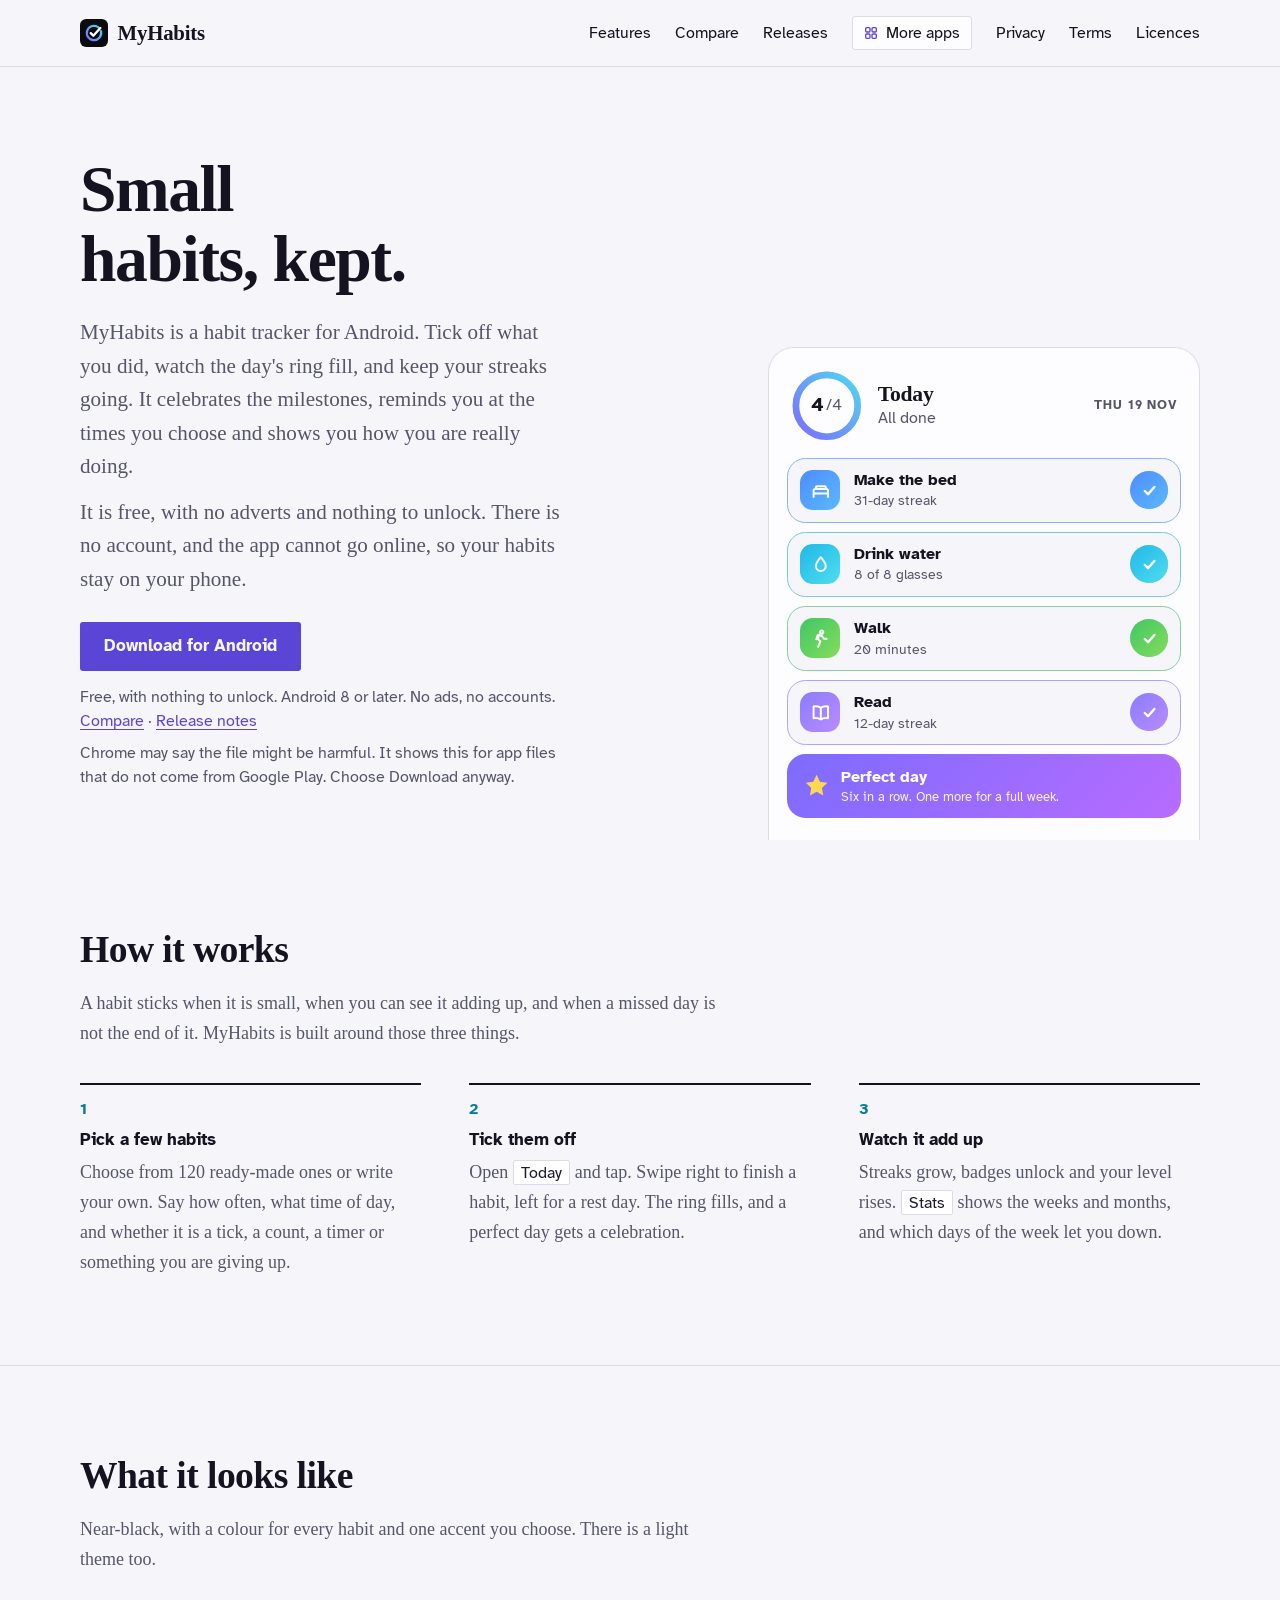
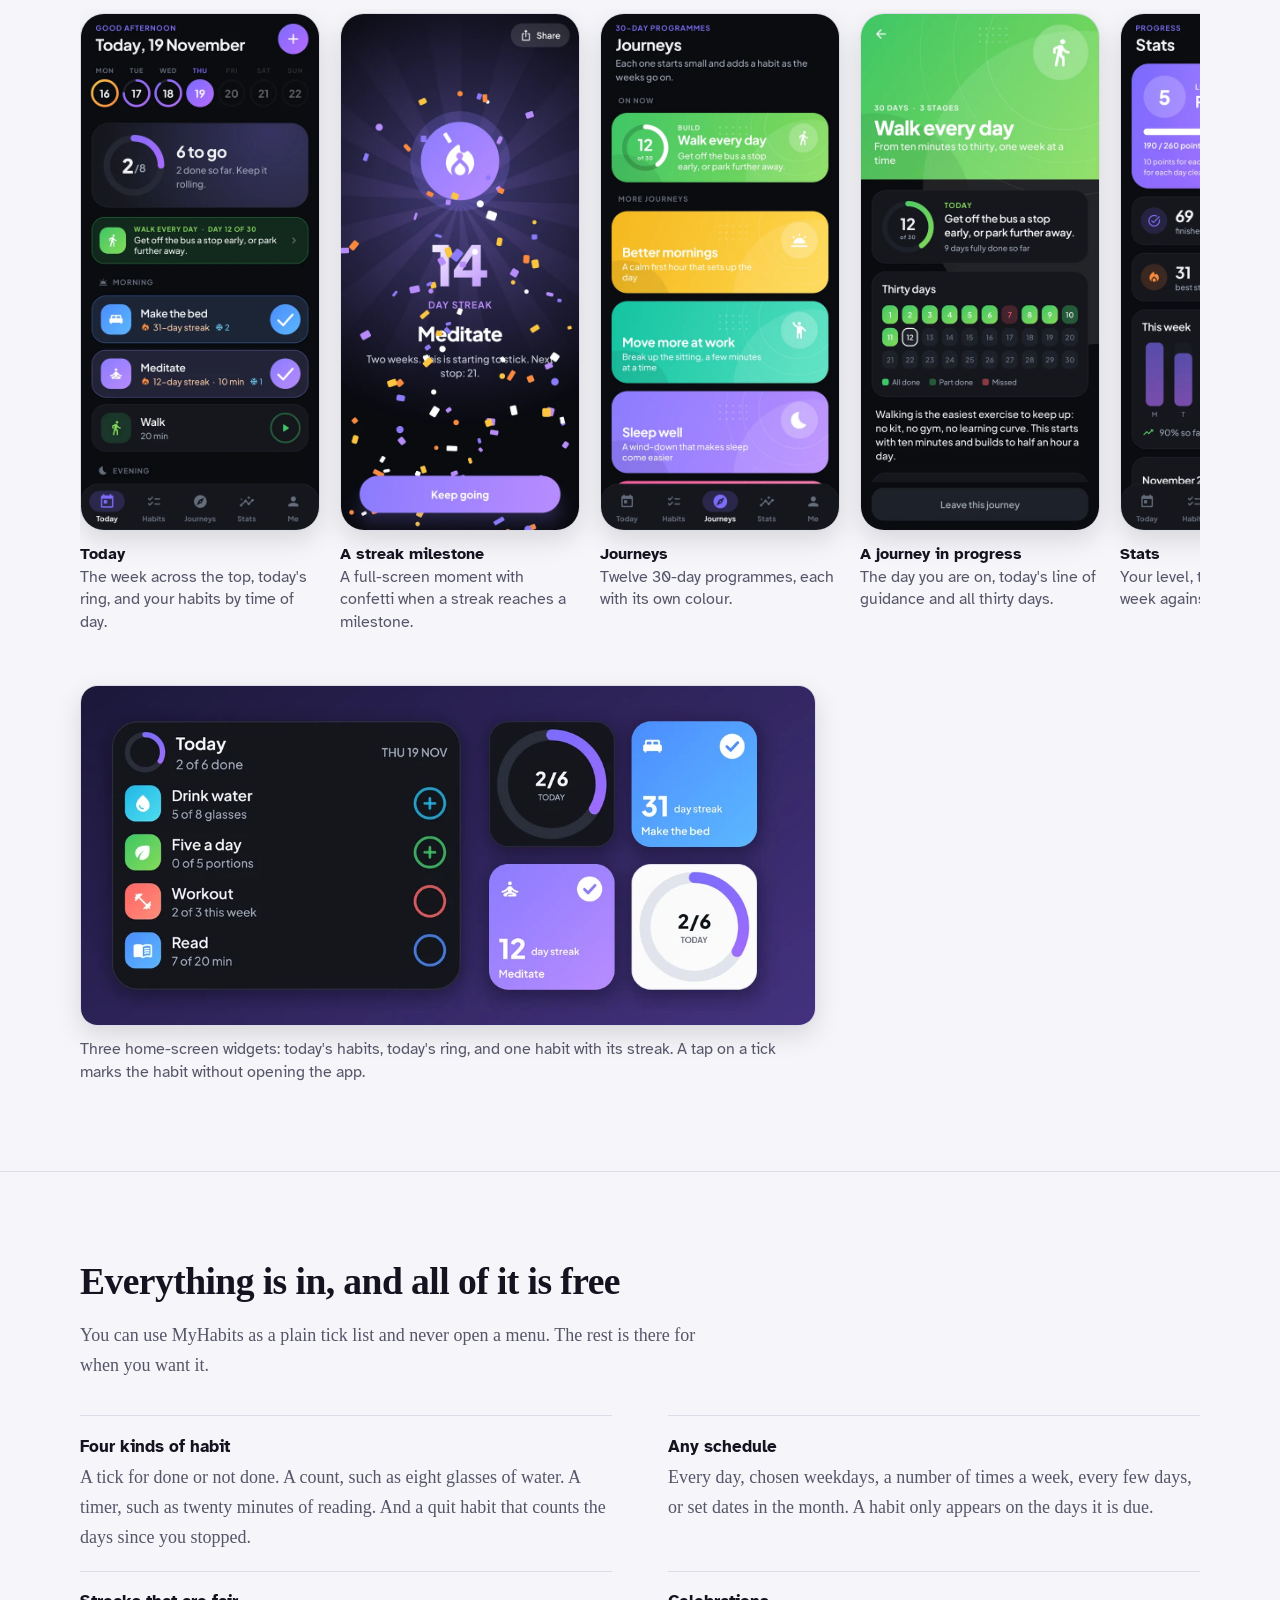
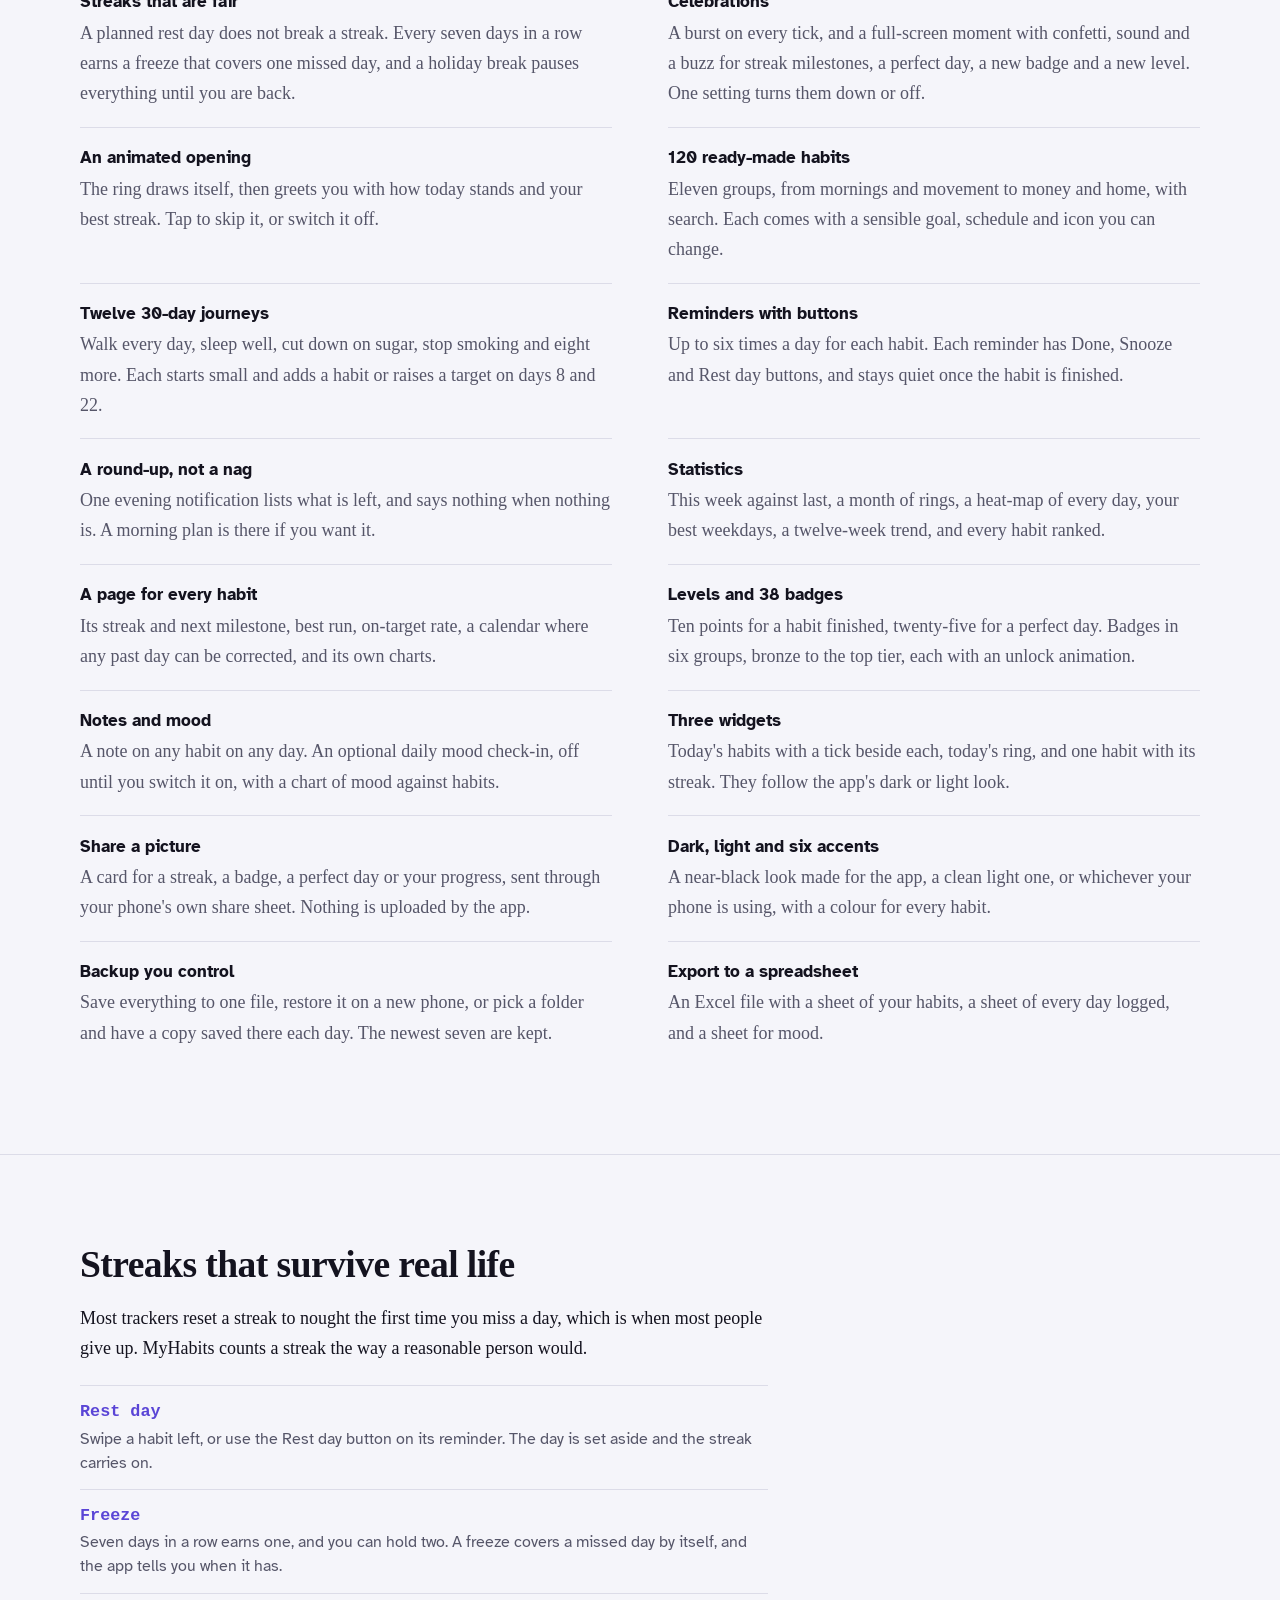
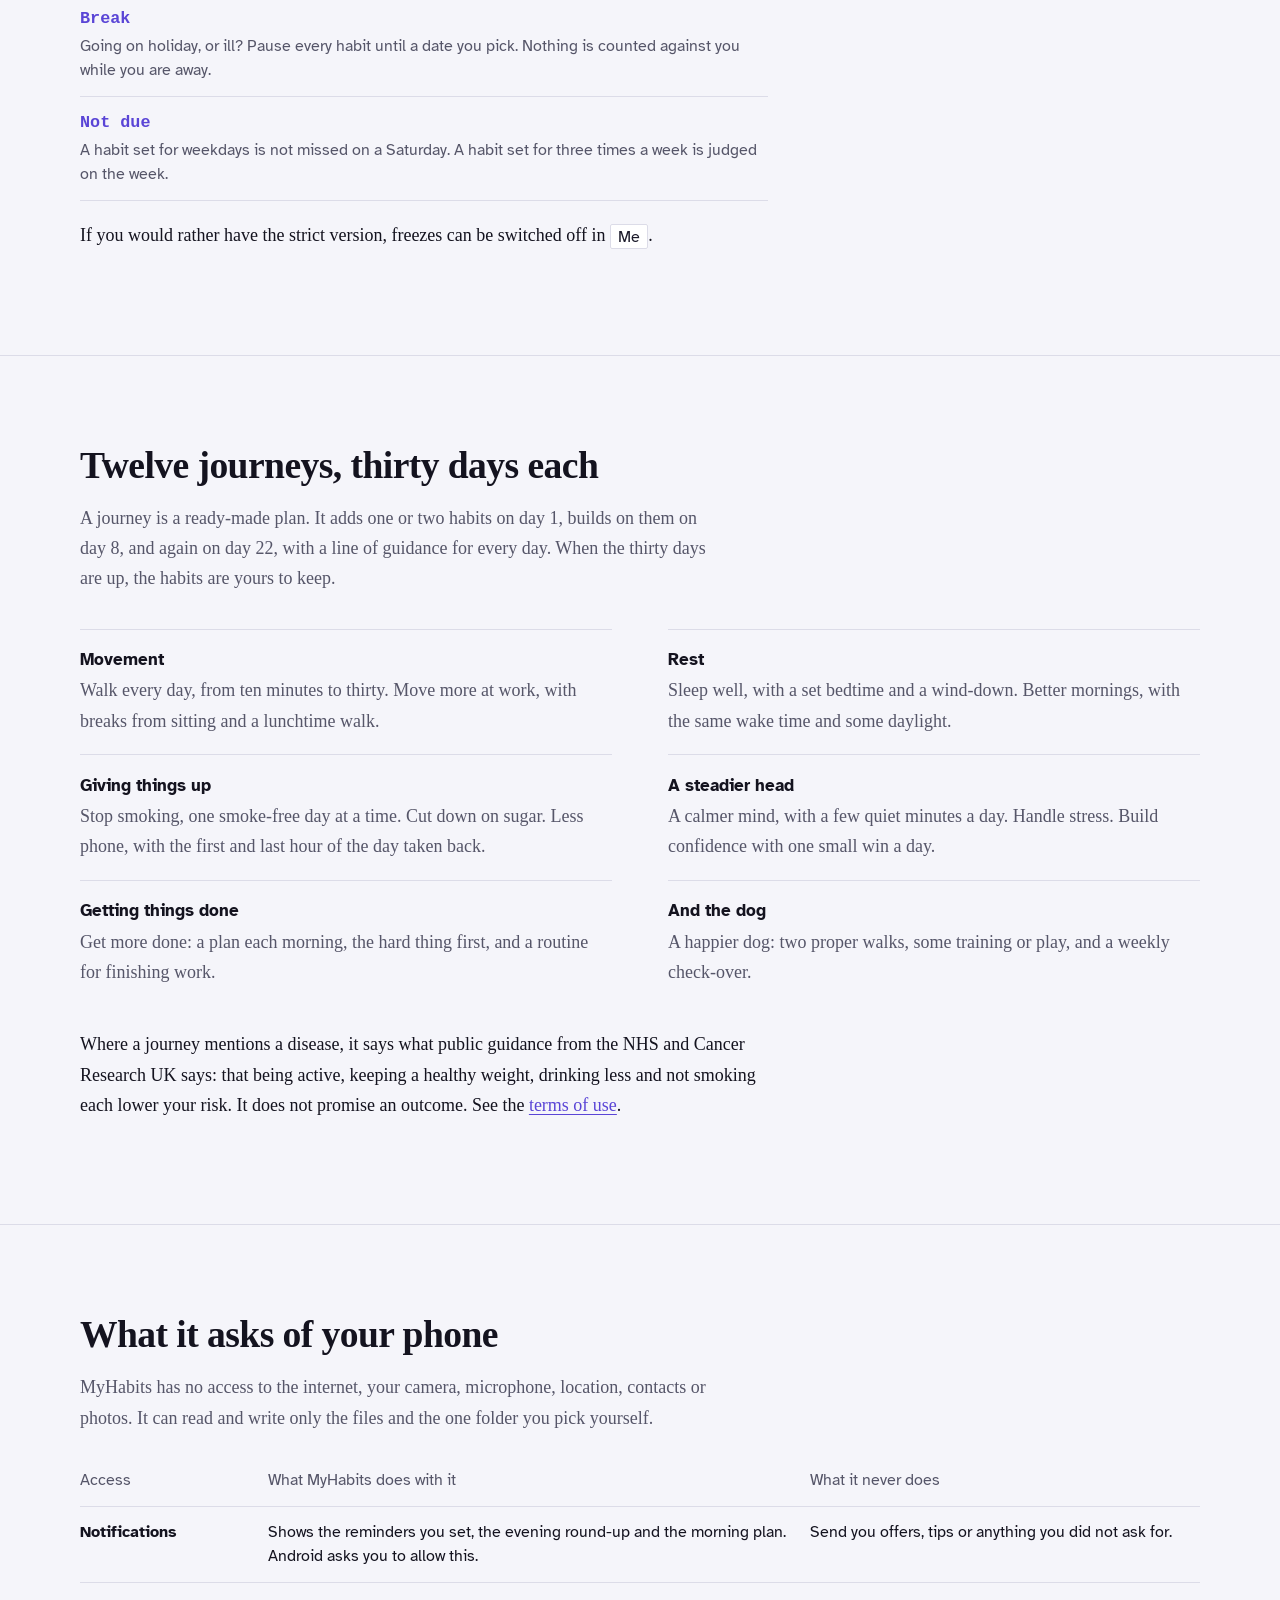
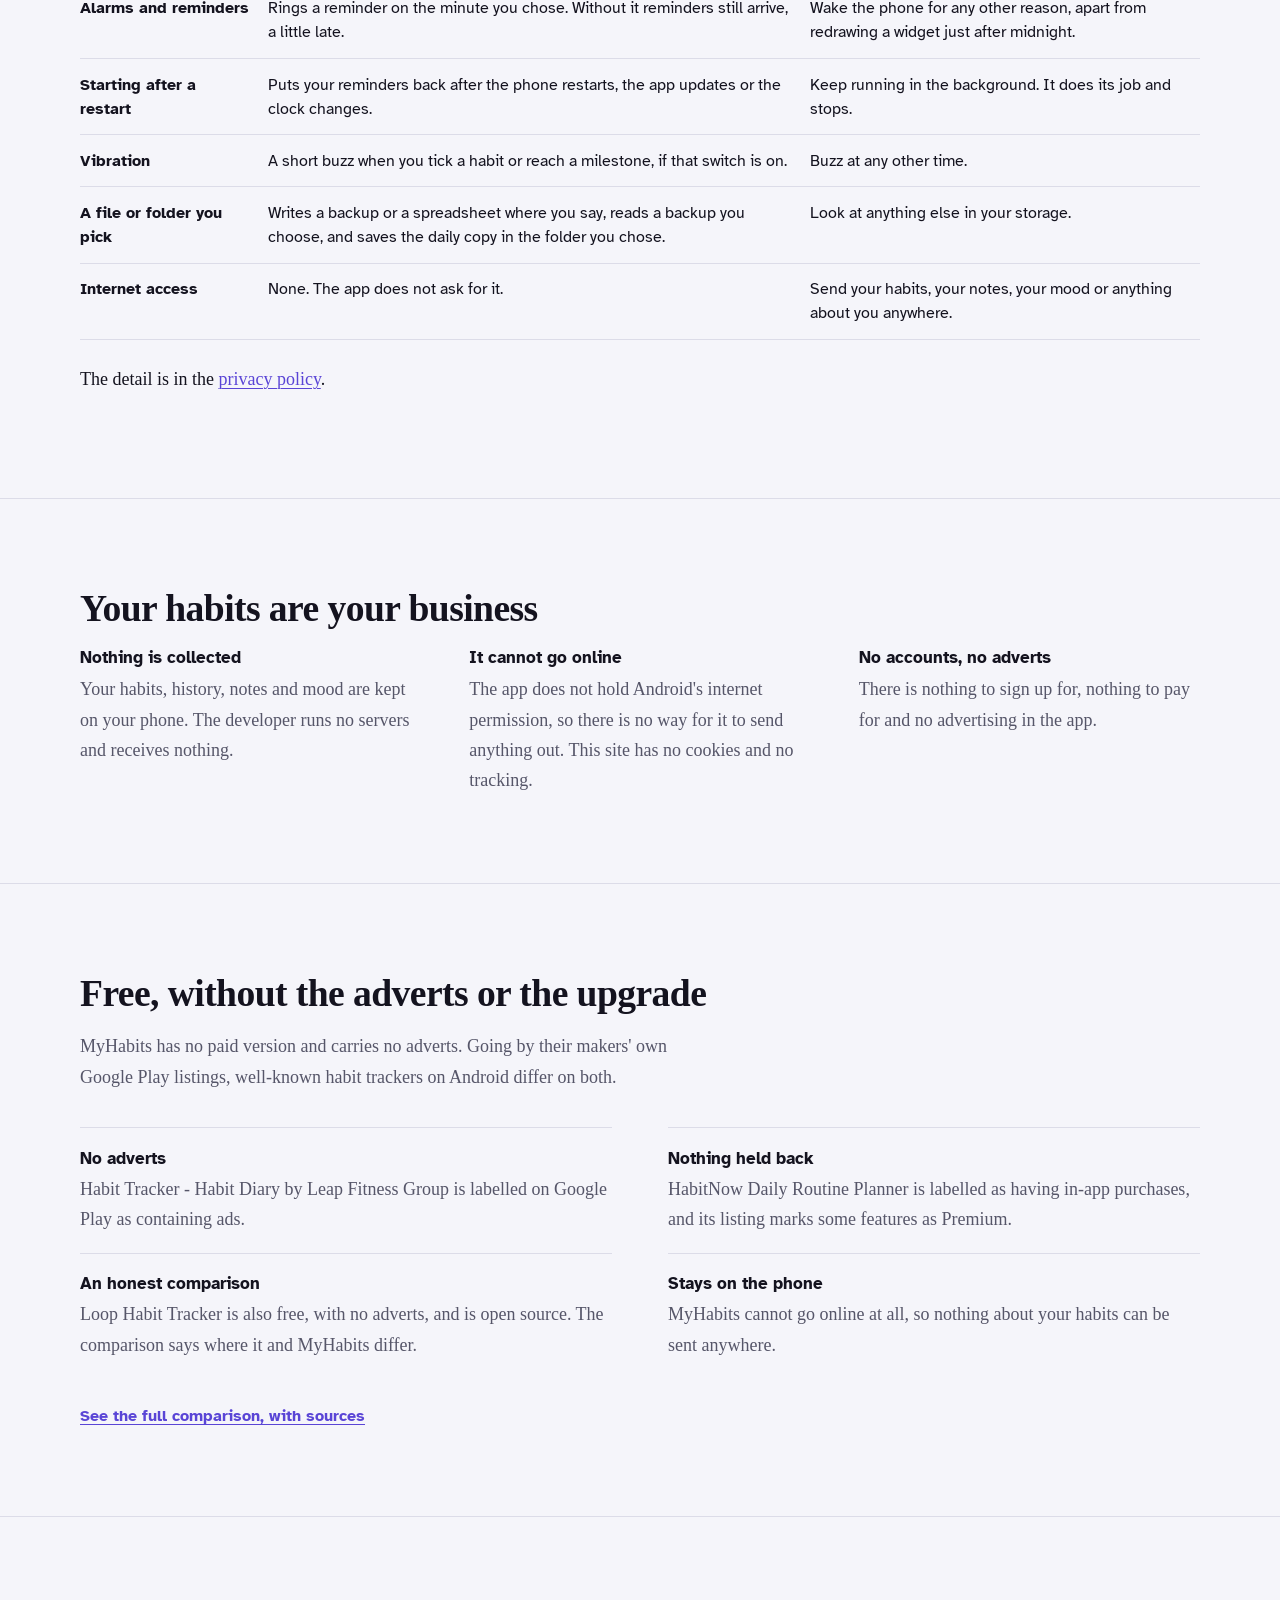
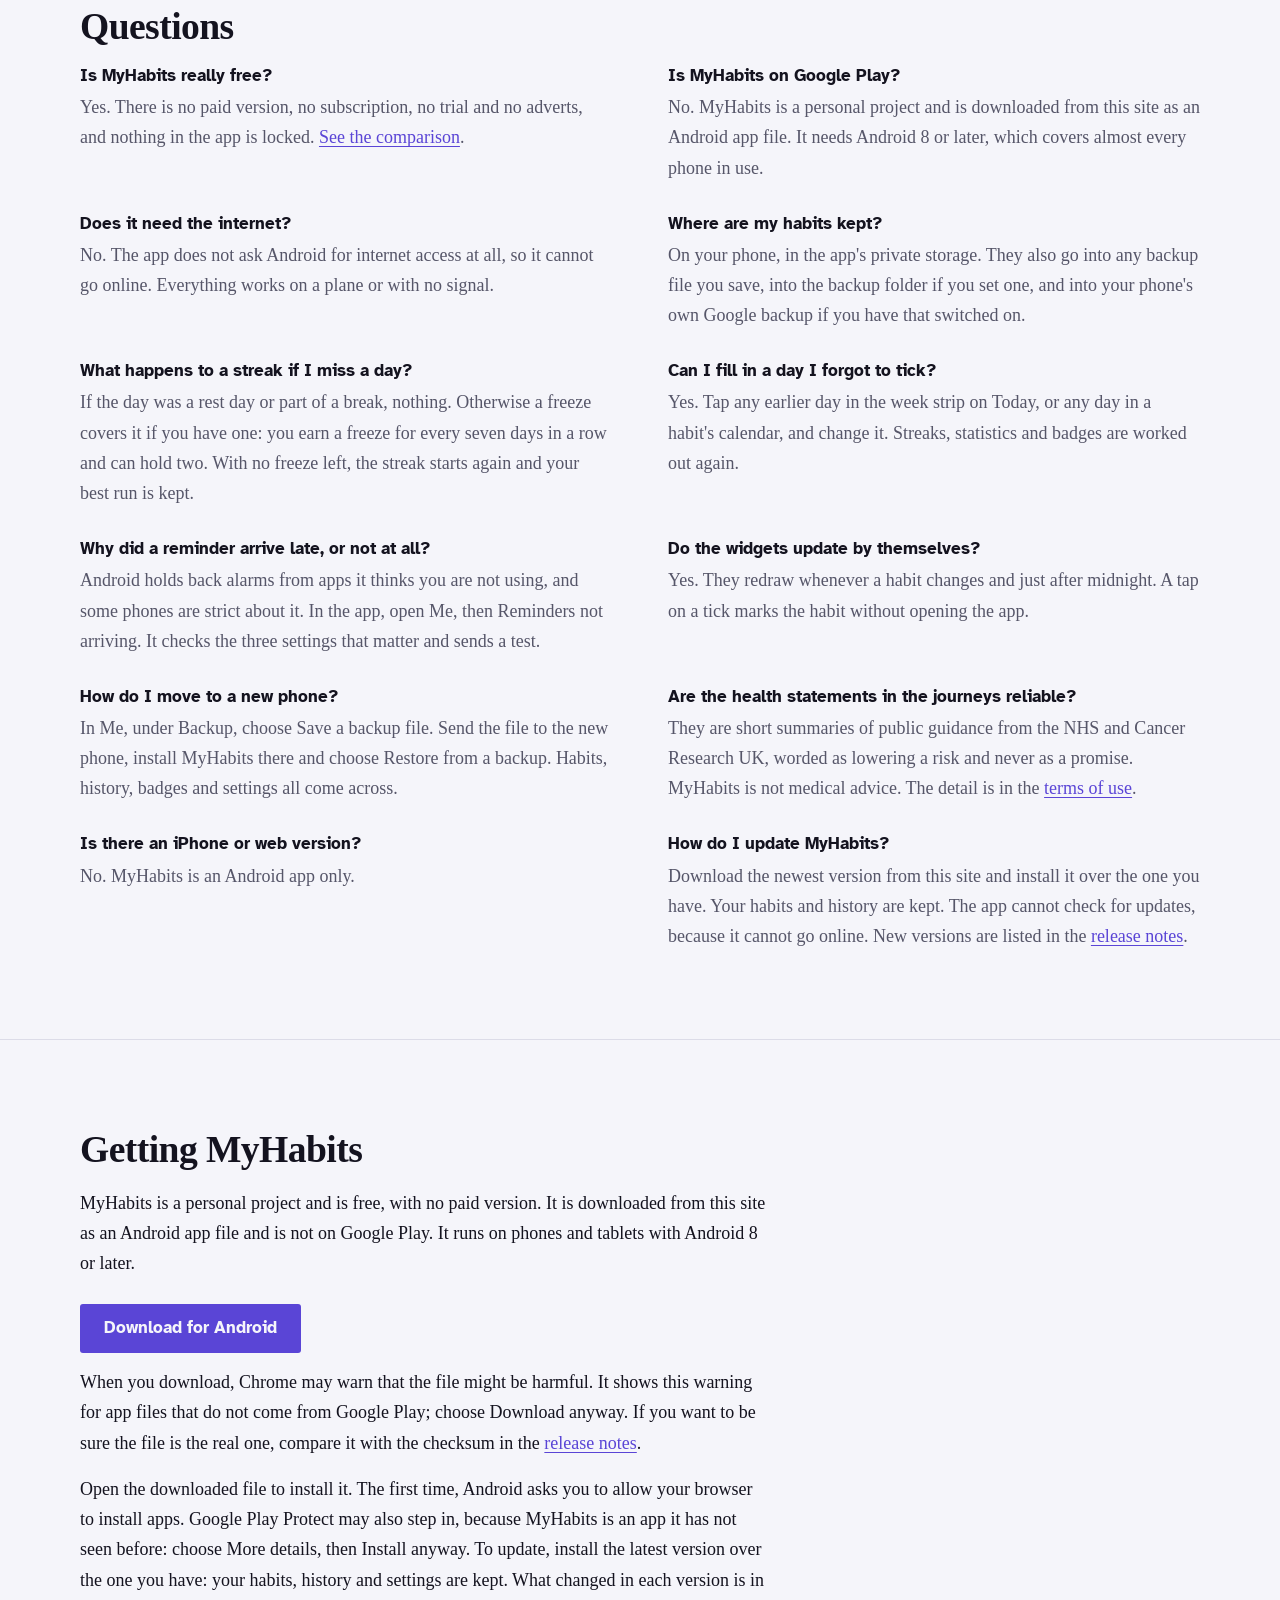
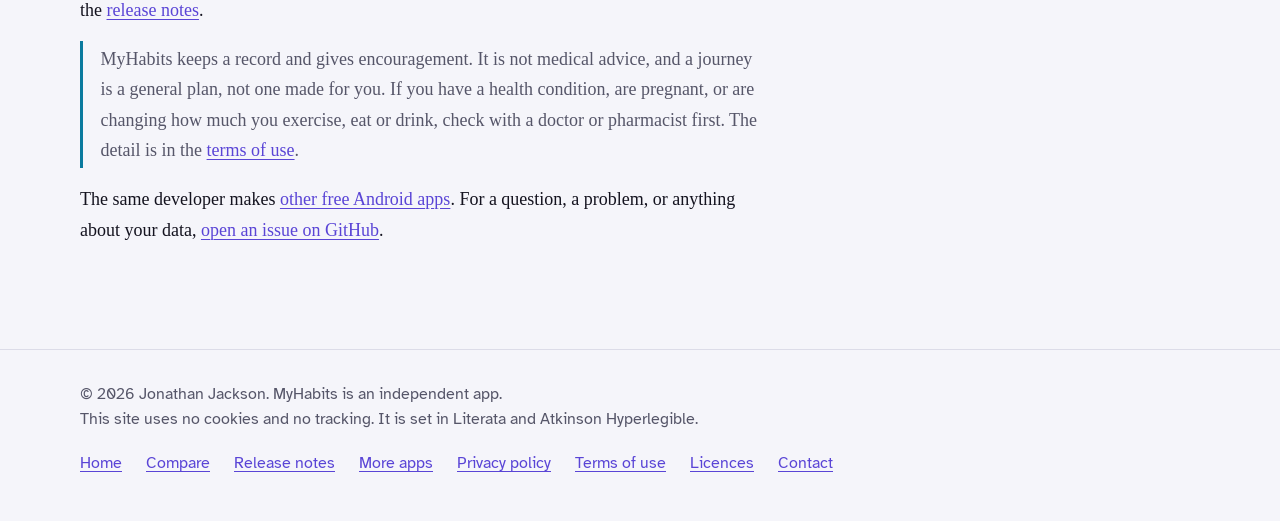
==== index.html @ 1bab396b "MyHabits website" ====
<!DOCTYPE html>
<html lang="en-GB">
<head>
<meta charset="utf-8">
<meta name="viewport" content="width=device-width, initial-scale=1">
<title>MyHabits: a free habit tracker for Android, with streaks that are fair</title>
<meta name="description" content="MyHabits is a habit tracker for Android with tick, count, timed and quit habits, fair streaks, 30-day journeys, reminders, statistics, badges and widgets. Free, no adverts, no account. It cannot go online.">
<meta name="author" content="Jonathan Jackson">
<link rel="canonical" href="https://customgpter.github.io/myhabits/">
<meta name="theme-color" content="#f5f5fa" media="(prefers-color-scheme: light)">
<meta name="theme-color" content="#0a0b0f" media="(prefers-color-scheme: dark)">
<meta property="og:type" content="website">
<meta property="og:site_name" content="MyHabits">
<meta property="og:title" content="MyHabits: a free habit tracker for Android, with streaks that are fair">
<meta property="og:description" content="MyHabits is a habit tracker for Android with tick, count, timed and quit habits, fair streaks, 30-day journeys, reminders, statistics, badges and widgets. Free, no adverts, no account. It cannot go online.">
<meta property="og:url" content="https://customgpter.github.io/myhabits/">
<meta property="og:image" content="https://customgpter.github.io/myhabits/assets/og.png">
<meta property="og:image:width" content="1200">
<meta property="og:image:height" content="630">
<meta property="og:image:alt" content="Two MyHabits screens, Today and Stats, beside the MyHabits name">
<meta property="og:locale" content="en_GB">
<meta name="twitter:card" content="summary_large_image">
<link rel="icon" href="assets/favicon.svg" type="image/svg+xml">
<link rel="apple-touch-icon" href="assets/apple-touch-icon.png">
<link rel="preload" href="assets/fonts/literata-latin-700-normal.woff2" as="font" type="font/woff2" crossorigin>
<link rel="preload" href="assets/fonts/literata-latin-400-normal.woff2" as="font" type="font/woff2" crossorigin>
<link rel="stylesheet" href="assets/site.css?v=1">
<script type="application/ld+json">{"@context":"https://schema.org","@type":"SoftwareApplication","name":"MyHabits","url":"https://customgpter.github.io/myhabits/","description":"MyHabits is an Android habit tracker with tick, count, timed and quit habits, fair streaks, twelve 30-day journeys, reminders with buttons, statistics, badges, widgets and backup. It cannot go online.","applicationCategory":"LifestyleApplication","applicationSubCategory":"Habit tracker","operatingSystem":"Android 8.0 or later","softwareVersion":"1.0","downloadUrl":"https://github.com/CustomGPTer/myhabits/releases/latest/download/MyHabits.apk","releaseNotes":"https://customgpter.github.io/myhabits/releases.html","offers":{"@type":"Offer","price":"0","priceCurrency":"GBP"},"inLanguage":"en-GB","image":"https://customgpter.github.io/myhabits/assets/og.png","screenshot":["https://customgpter.github.io/myhabits/assets/shots/today.webp","https://customgpter.github.io/myhabits/assets/shots/stats.webp","https://customgpter.github.io/myhabits/assets/shots/journeys.webp"],"featureList":["Four kinds of habit","Any schedule","Streaks that are fair","Celebrations","An animated opening","120 ready-made habits","Twelve 30-day journeys","Reminders with buttons","A round-up, not a nag","Statistics","A page for every habit","Levels and 38 badges","Notes and mood","Three widgets","Share a picture","Dark, light and six accents","Backup you control","Export to a spreadsheet","No adverts, no account, no internet access"],"author":{"@type":"Person","name":"Jonathan Jackson"}}</script>
<script type="application/ld+json">{"@context":"https://schema.org","@type":"WebSite","name":"MyHabits","url":"https://customgpter.github.io/myhabits/","inLanguage":"en-GB"}</script>
<script type="application/ld+json">{"@context":"https://schema.org","@type":"FAQPage","mainEntity":[{"@type":"Question","name":"Is MyHabits really free?","acceptedAnswer":{"@type":"Answer","text":"Yes. There is no paid version, no subscription, no trial and no adverts, and nothing in the app is locked."}},{"@type":"Question","name":"Is MyHabits on Google Play?","acceptedAnswer":{"@type":"Answer","text":"No. MyHabits is a personal project and is downloaded from this site as an Android app file. It needs Android 8 or later, which covers almost every phone in use."}},{"@type":"Question","name":"Does it need the internet?","acceptedAnswer":{"@type":"Answer","text":"No. The app does not ask Android for internet access at all, so it cannot go online. Everything works on a plane or with no signal."}},{"@type":"Question","name":"Where are my habits kept?","acceptedAnswer":{"@type":"Answer","text":"On your phone, in the app's private storage. They also go into any backup file you save, into the backup folder if you set one, and into your phone's own Google backup if you have that switched on."}},{"@type":"Question","name":"What happens to a streak if I miss a day?","acceptedAnswer":{"@type":"Answer","text":"If the day was a rest day or part of a break, nothing. Otherwise a freeze covers it if you have one: you earn a freeze for every seven days in a row and can hold two. With no freeze left, the streak starts again and your best run is kept."}},{"@type":"Question","name":"Can I fill in a day I forgot to tick?","acceptedAnswer":{"@type":"Answer","text":"Yes. Tap any earlier day in the week strip on Today, or any day in a habit's calendar, and change it. Streaks, statistics and badges are worked out again."}},{"@type":"Question","name":"Why did a reminder arrive late, or not at all?","acceptedAnswer":{"@type":"Answer","text":"Android holds back alarms from apps it thinks you are not using, and some phones are strict about it. In the app, open Me, then Reminders not arriving. It checks the three settings that matter and sends a test."}},{"@type":"Question","name":"Do the widgets update by themselves?","acceptedAnswer":{"@type":"Answer","text":"Yes. They redraw whenever a habit changes and just after midnight. A tap on a tick marks the habit without opening the app."}},{"@type":"Question","name":"How do I move to a new phone?","acceptedAnswer":{"@type":"Answer","text":"In Me, under Backup, choose Save a backup file. Send the file to the new phone, install MyHabits there and choose Restore from a backup. Habits, history, badges and settings all come across."}},{"@type":"Question","name":"Are the health statements in the journeys reliable?","acceptedAnswer":{"@type":"Answer","text":"They are short summaries of public guidance from the NHS and Cancer Research UK, worded as lowering a risk and never as a promise. MyHabits is not medical advice."}},{"@type":"Question","name":"Is there an iPhone or web version?","acceptedAnswer":{"@type":"Answer","text":"No. MyHabits is an Android app only."}},{"@type":"Question","name":"How do I update MyHabits?","acceptedAnswer":{"@type":"Answer","text":"Download the newest version from this site and install it over the one you have. Your habits and history are kept. The app cannot check for updates, because it cannot go online."}}]}</script>
</head>
<body>
<a class="skip" href="#main">Skip to content</a>
<header class="masthead">
<div class="wrap">
<a class="brand" href="./" aria-label="MyHabits home"><svg viewBox="0 0 108 108" aria-hidden="true"><defs><linearGradient id="mh-g" x1="0" y1="1" x2="1" y2="0"><stop offset="0" stop-color="#7c6cff"/><stop offset="1" stop-color="#4fd8f0"/></linearGradient></defs><rect width="108" height="108" rx="24" fill="#0a0b0f"/><g transform="translate(54 54) scale(1.32) translate(-54 -54)" fill="none" stroke-linecap="round" stroke-linejoin="round"><path d="M67.5 37.9A21 21 0 1 0 74.3 48.6" stroke="url(#mh-g)" stroke-width="6.5"/><path d="M44.5 54.5 52 62 72.500 39.500" stroke="#fff" stroke-width="7"/></g></svg><span>MyHabits</span></a>
<nav aria-label="Main"><ul><li><a href="./#features">Features</a></li><li><a href="compare.html">Compare</a></li><li><a href="releases.html">Releases</a></li><li><a class="more-apps" href="more-apps.html"><svg viewBox="0 0 24 24" aria-hidden="true"><rect x="4" y="4" width="6.5" height="6.5" rx="1.6"/><rect x="13.5" y="4" width="6.5" height="6.5" rx="1.6"/><rect x="4" y="13.5" width="6.5" height="6.5" rx="1.6"/><rect x="13.5" y="13.5" width="6.5" height="6.5" rx="1.6"/></svg>More apps</a></li><li><a href="privacy.html">Privacy</a></li><li><a href="terms.html">Terms</a></li><li><a href="licences.html">Licences</a></li></ul></nav>
</div>
</header>
<main id="main">
<div class="hero">
<div class="wrap hero-grid">
<div class="hero-copy">
<h1>Small habits, kept.</h1>
<p class="lede">MyHabits is a habit tracker for Android. Tick off what you did, watch the day's ring fill, and keep your streaks going. It celebrates the milestones, reminds you at the times you choose and shows you how you are really doing.</p>
<p class="lede">It is free, with no adverts and nothing to unlock. There is no account, and the app cannot go online, so your habits stay on your phone.</p>
<p class="get"><a class="button" href="https://github.com/CustomGPTer/myhabits/releases/latest/download/MyHabits.apk">Download for Android</a></p>
<p class="facts">Free, with nothing to unlock. Android 8 or later. No ads, no accounts. <a href="compare.html">Compare</a> &middot; <a href="releases.html">Release notes</a></p>
<p class="facts">Chrome may say the file might be harmful. It shows this for app files that do not come from Google Play. Choose Download anyway.</p>
</div>
<div class="demo" role="img" aria-label="The MyHabits Today screen. A ring shows how much of the day is done. Four habits, Make the bed, Drink water, Walk and Read, are ticked one after another, the ring fills from nought to four of four, and a banner announces a perfect day, the sixth in a row."><div class="d-head"><span class="d-ring"><svg viewBox="0 0 100 100" aria-hidden="true"><defs><linearGradient id="mh-demo" x1="0" y1="0" x2="1" y2="1"><stop offset="0" stop-color="#7c6cff"/><stop offset="1" stop-color="#4fd8f0"/></linearGradient></defs><circle class="t" cx="50" cy="50" r="42"/><circle class="r" cx="50" cy="50" r="42" pathLength="100"/></svg><span class="d-count"><span class="reel"><span><b>0</b><b>1</b><b>2</b><b>3</b><b>4</b></span></span><i>/4</i></span></span><span class="d-title"><strong>Today</strong><span class="d-sub"><span class="a">Keep it rolling</span><span class="b">All done</span></span></span><span class="d-date">Thu 19 Nov</span></div><ul class="d-rows"><li style="--c:#4c8dff;--c2:#5cb8ff"><span class="d-ico"><svg viewBox="0 0 24 24" aria-hidden="true"><path d="M4 17v-5a2 2 0 0 1 2-2h12a2 2 0 0 1 2 2v5M4 15h16M6.500 10V8a1 1 0 0 1 1-1h9a1 1 0 0 1 1 1v2M4 17v2M20 17v2"/></svg></span><span class="d-name">Make the bed<small>31-day streak</small></span><span class="d-tick"><span class="d-on"><svg viewBox="0 0 24 24" aria-hidden="true"><path d="M6 12.500l4 4 8-9"/></svg></span></span></li><li style="--c:#22b8e8;--c2:#4fddf0"><span class="d-ico"><svg viewBox="0 0 24 24" aria-hidden="true"><path d="M12 3.500c3 3.600 5.500 6.600 5.500 9.800a5.500 5.500 0 0 1-11 0c0-3.200 2.500-6.200 5.500-9.800z"/></svg></span><span class="d-name">Drink water<small>8 of 8 glasses</small></span><span class="d-tick"><span class="d-on"><svg viewBox="0 0 24 24" aria-hidden="true"><path d="M6 12.500l4 4 8-9"/></svg></span></span></li><li style="--c:#3fc766;--c2:#86dc5a"><span class="d-ico"><svg viewBox="0 0 24 24" aria-hidden="true"><circle cx="13" cy="4.500" r="1.800"/><path d="M9 21l2.500-6-2.500-2.500 1-5 3.500 1.500 2 3h3M7 12.500l1.500-4.500"/></svg></span><span class="d-name">Walk<small>20 minutes</small></span><span class="d-tick"><span class="d-on"><svg viewBox="0 0 24 24" aria-hidden="true"><path d="M6 12.500l4 4 8-9"/></svg></span></span></li><li style="--c:#8b7cff;--c2:#b98cff"><span class="d-ico"><svg viewBox="0 0 24 24" aria-hidden="true"><path d="M12 6.500C10 5 7 4.500 4 5v13c3-.5 6 0 8 1.500 2-1.500 5-2 8-1.500V5c-3-.5-6 0-8 1.500zM12 6.500v13"/></svg></span><span class="d-name">Read<small>12-day streak</small></span><span class="d-tick"><span class="d-on"><svg viewBox="0 0 24 24" aria-hidden="true"><path d="M6 12.500l4 4 8-9"/></svg></span></span></li></ul><div class="d-toast"><svg viewBox="0 0 24 24" aria-hidden="true"><path d="M12 2.500l2.900 6.100 6.600.9-4.800 4.600 1.200 6.600L12 17.500l-5.900 3.200 1.200-6.600L2.500 9.500l6.600-.9z"/></svg><span>Perfect day<small>Six in a row. One more for a full week.</small></span></div></div>
</div>
</div>

<section id="how" aria-labelledby="how-h">
<div class="wrap">
<h2 id="how-h">How it works</h2>
<p class="intro">A habit sticks when it is small, when you can see it adding up, and when a missed day is not the end of it. MyHabits is built around those three things.</p>
<ol class="steps">
<li><h3>Pick a few habits</h3><p>Choose from 120 ready-made ones or write your own. Say how often, what time of day, and whether it is a tick, a count, a timer or something you are giving up.</p></li>
<li><h3>Tick them off</h3><p>Open <span class="path">Today</span> and tap. Swipe right to finish a habit, left for a rest day. The ring fills, and a perfect day gets a celebration.</p></li>
<li><h3>Watch it add up</h3><p>Streaks grow, badges unlock and your level rises. <span class="path">Stats</span> shows the weeks and months, and which days of the week let you down.</p></li>
</ol>
</div>
</section>

<section id="screens" aria-labelledby="screens-h">
<div class="wrap">
<h2 id="screens-h">What it looks like</h2>
<p class="intro">Near-black, with a colour for every habit and one accent you choose. There is a light theme too.</p>
<ul class="shots"><li><figure><img src="assets/shots/today.webp" width="540" height="1170" alt="Today: The week across the top, today&#x27;s ring, and your habits by time of day."><figcaption><strong>Today</strong>The week across the top, today&#x27;s ring, and your habits by time of day.</figcaption></figure></li><li><figure><img src="assets/shots/streak.webp" width="540" height="1170" alt="A streak milestone: A full-screen moment with confetti when a streak reaches a milestone."><figcaption><strong>A streak milestone</strong>A full-screen moment with confetti when a streak reaches a milestone.</figcaption></figure></li><li><figure><img src="assets/shots/journeys.webp" width="540" height="1170" alt="Journeys: Twelve 30-day programmes, each with its own colour."><figcaption><strong>Journeys</strong>Twelve 30-day programmes, each with its own colour.</figcaption></figure></li><li><figure><img src="assets/shots/journey.webp" width="540" height="1170" alt="A journey in progress: The day you are on, today&#x27;s line of guidance and all thirty days." loading="lazy"><figcaption><strong>A journey in progress</strong>The day you are on, today&#x27;s line of guidance and all thirty days.</figcaption></figure></li><li><figure><img src="assets/shots/stats.webp" width="540" height="1170" alt="Stats: Your level, the totals, and this week against last." loading="lazy"><figcaption><strong>Stats</strong>Your level, the totals, and this week against last.</figcaption></figure></li><li><figure><img src="assets/shots/habit.webp" width="540" height="1170" alt="A habit&#x27;s own page: Its streak, its next milestone and a calendar you can correct." loading="lazy"><figcaption><strong>A habit&#x27;s own page</strong>Its streak, its next milestone and a calendar you can correct.</figcaption></figure></li><li><figure><img src="assets/shots/badges.webp" width="540" height="1170" alt="Badges: Thirty-eight to earn, in six groups, bronze to the top tier." loading="lazy"><figcaption><strong>Badges</strong>Thirty-eight to earn, in six groups, bronze to the top tier.</figcaption></figure></li><li><figure><img src="assets/shots/light.webp" width="540" height="1170" alt="Light theme: The same app in its light look, with a teal accent." loading="lazy"><figcaption><strong>Light theme</strong>The same app in its light look, with a teal accent.</figcaption></figure></li></ul>
<figure class="wide-shot"><img src="assets/shots/widgets.webp" width="1040" height="480" alt="The three MyHabits widgets on a home screen: today's habits with a tick beside each, today's ring showing two of six, and the Meditate habit with a twelve-day streak" loading="lazy"><figcaption>Three home-screen widgets: today's habits, today's ring, and one habit with its streak. A tap on a tick marks the habit without opening the app.</figcaption></figure>
</div>
</section>

<section id="features" aria-labelledby="features-h">
<div class="wrap">
<h2 id="features-h">Everything is in, and all of it is free</h2>
<p class="intro">You can use MyHabits as a plain tick list and never open a menu. The rest is there for when you want it.</p>
<dl class="features">
<div><dt>Four kinds of habit</dt><dd>A tick for done or not done. A count, such as eight glasses of water. A timer, such as twenty minutes of reading. And a quit habit that counts the days since you stopped.</dd></div><div><dt>Any schedule</dt><dd>Every day, chosen weekdays, a number of times a week, every few days, or set dates in the month. A habit only appears on the days it is due.</dd></div><div><dt>Streaks that are fair</dt><dd>A planned rest day does not break a streak. Every seven days in a row earns a freeze that covers one missed day, and a holiday break pauses everything until you are back.</dd></div><div><dt>Celebrations</dt><dd>A burst on every tick, and a full-screen moment with confetti, sound and a buzz for streak milestones, a perfect day, a new badge and a new level. One setting turns them down or off.</dd></div><div><dt>An animated opening</dt><dd>The ring draws itself, then greets you with how today stands and your best streak. Tap to skip it, or switch it off.</dd></div><div><dt>120 ready-made habits</dt><dd>Eleven groups, from mornings and movement to money and home, with search. Each comes with a sensible goal, schedule and icon you can change.</dd></div><div><dt>Twelve 30-day journeys</dt><dd>Walk every day, sleep well, cut down on sugar, stop smoking and eight more. Each starts small and adds a habit or raises a target on days 8 and 22.</dd></div><div><dt>Reminders with buttons</dt><dd>Up to six times a day for each habit. Each reminder has Done, Snooze and Rest day buttons, and stays quiet once the habit is finished.</dd></div><div><dt>A round-up, not a nag</dt><dd>One evening notification lists what is left, and says nothing when nothing is. A morning plan is there if you want it.</dd></div><div><dt>Statistics</dt><dd>This week against last, a month of rings, a heat-map of every day, your best weekdays, a twelve-week trend, and every habit ranked.</dd></div><div><dt>A page for every habit</dt><dd>Its streak and next milestone, best run, on-target rate, a calendar where any past day can be corrected, and its own charts.</dd></div><div><dt>Levels and 38 badges</dt><dd>Ten points for a habit finished, twenty-five for a perfect day. Badges in six groups, bronze to the top tier, each with an unlock animation.</dd></div><div><dt>Notes and mood</dt><dd>A note on any habit on any day. An optional daily mood check-in, off until you switch it on, with a chart of mood against habits.</dd></div><div><dt>Three widgets</dt><dd>Today&#x27;s habits with a tick beside each, today&#x27;s ring, and one habit with its streak. They follow the app&#x27;s dark or light look.</dd></div><div><dt>Share a picture</dt><dd>A card for a streak, a badge, a perfect day or your progress, sent through your phone&#x27;s own share sheet. Nothing is uploaded by the app.</dd></div><div><dt>Dark, light and six accents</dt><dd>A near-black look made for the app, a clean light one, or whichever your phone is using, with a colour for every habit.</dd></div><div><dt>Backup you control</dt><dd>Save everything to one file, restore it on a new phone, or pick a folder and have a copy saved there each day. The newest seven are kept.</dd></div><div><dt>Export to a spreadsheet</dt><dd>An Excel file with a sheet of your habits, a sheet of every day logged, and a sheet for mood.</dd></div>
</dl>
</div>
</section>

<section id="streaks" aria-labelledby="streaks-h">
<div class="wrap"><div class="measure">
<h2 id="streaks-h">Streaks that survive real life</h2>
<p>Most trackers reset a streak to nought the first time you miss a day, which is when most people give up. MyHabits counts a streak the way a reasonable person would.</p>
<ul class="typed">
<li><code>Rest day</code><span>Swipe a habit left, or use the Rest day button on its reminder. The day is set aside and the streak carries on.</span></li>
<li><code>Freeze</code><span>Seven days in a row earns one, and you can hold two. A freeze covers a missed day by itself, and the app tells you when it has.</span></li>
<li><code>Break</code><span>Going on holiday, or ill? Pause every habit until a date you pick. Nothing is counted against you while you are away.</span></li>
<li><code>Not due</code><span>A habit set for weekdays is not missed on a Saturday. A habit set for three times a week is judged on the week.</span></li>
</ul>
<p>If you would rather have the strict version, freezes can be switched off in <span class="path">Me</span>.</p>
</div></div>
</section>

<section id="journeys" aria-labelledby="journeys-h">
<div class="wrap">
<h2 id="journeys-h">Twelve journeys, thirty days each</h2>
<p class="intro">A journey is a ready-made plan. It adds one or two habits on day 1, builds on them on day 8, and again on day 22, with a line of guidance for every day. When the thirty days are up, the habits are yours to keep.</p>
<dl class="features">
<div><dt>Movement</dt><dd>Walk every day, from ten minutes to thirty. Move more at work, with breaks from sitting and a lunchtime walk.</dd></div>
<div><dt>Rest</dt><dd>Sleep well, with a set bedtime and a wind-down. Better mornings, with the same wake time and some daylight.</dd></div>
<div><dt>Giving things up</dt><dd>Stop smoking, one smoke-free day at a time. Cut down on sugar. Less phone, with the first and last hour of the day taken back.</dd></div>
<div><dt>A steadier head</dt><dd>A calmer mind, with a few quiet minutes a day. Handle stress. Build confidence with one small win a day.</dd></div>
<div><dt>Getting things done</dt><dd>Get more done: a plan each morning, the hard thing first, and a routine for finishing work.</dd></div>
<div><dt>And the dog</dt><dd>A happier dog: two proper walks, some training or play, and a weekly check-over.</dd></div>
</dl>
<p class="after-table measure">Where a journey mentions a disease, it says what public guidance from the NHS and Cancer Research UK says: that being active, keeping a healthy weight, drinking less and not smoking each lower your risk. It does not promise an outcome. See the <a href="terms.html#health">terms of use</a>.</p>
</div>
</section>

<section id="permissions" aria-labelledby="permissions-h">
<div class="wrap">
<h2 id="permissions-h">What it asks of your phone</h2>
<p class="intro">MyHabits has no access to the internet, your camera, microphone, location, contacts or photos. It can read and write only the files and the one folder you pick yourself.</p>
<div class="scroll">
<table>
<thead><tr><th scope="col">Access</th><th scope="col">What MyHabits does with it</th><th scope="col">What it never does</th></tr></thead>
<tbody>
<tr><th scope="row">Notifications</th><td>Shows the reminders you set, the evening round-up and the morning plan. Android asks you to allow this.</td><td>Send you offers, tips or anything you did not ask for.</td></tr>
<tr><th scope="row">Alarms and reminders</th><td>Rings a reminder on the minute you chose. Without it reminders still arrive, a little late.</td><td>Wake the phone for any other reason, apart from redrawing a widget just after midnight.</td></tr>
<tr><th scope="row">Starting after a restart</th><td>Puts your reminders back after the phone restarts, the app updates or the clock changes.</td><td>Keep running in the background. It does its job and stops.</td></tr>
<tr><th scope="row">Vibration</th><td>A short buzz when you tick a habit or reach a milestone, if that switch is on.</td><td>Buzz at any other time.</td></tr>
<tr><th scope="row">A file or folder you pick</th><td>Writes a backup or a spreadsheet where you say, reads a backup you choose, and saves the daily copy in the folder you chose.</td><td>Look at anything else in your storage.</td></tr>
<tr><th scope="row">Internet access</th><td>None. The app does not ask for it.</td><td>Send your habits, your notes, your mood or anything about you anywhere.</td></tr>
</tbody>
</table>
</div>
<p class="after-table">The detail is in the <a href="privacy.html">privacy policy</a>.</p>
</div>
</section>

<section id="privacy" aria-labelledby="privacy-h">
<div class="wrap">
<h2 id="privacy-h">Your habits are your business</h2>
<ul class="plain">
<li><h3>Nothing is collected</h3><p>Your habits, history, notes and mood are kept on your phone. The developer runs no servers and receives nothing.</p></li>
<li><h3>It cannot go online</h3><p>The app does not hold Android's internet permission, so there is no way for it to send anything out. This site has no cookies and no tracking.</p></li>
<li><h3>No accounts, no adverts</h3><p>There is nothing to sign up for, nothing to pay for and no advertising in the app.</p></li>
</ul>
</div>
</section>

<section id="free" aria-labelledby="free-h">
<div class="wrap">
<h2 id="free-h">Free, without the adverts or the upgrade</h2>
<p class="intro">MyHabits has no paid version and carries no adverts. Going by their makers' own Google Play listings, well-known habit trackers on Android differ on both.</p>
<dl class="features">
<div><dt>No adverts</dt><dd>Habit Tracker - Habit Diary by Leap Fitness Group is labelled on Google Play as containing ads.</dd></div>
<div><dt>Nothing held back</dt><dd>HabitNow Daily Routine Planner is labelled as having in-app purchases, and its listing marks some features as Premium.</dd></div>
<div><dt>An honest comparison</dt><dd>Loop Habit Tracker is also free, with no adverts, and is open source. The comparison says where it and MyHabits differ.</dd></div>
<div><dt>Stays on the phone</dt><dd>MyHabits cannot go online at all, so nothing about your habits can be sent anywhere.</dd></div>
</dl>
<p class="more"><a href="compare.html">See the full comparison, with sources</a></p>
</div>
</section>

<section id="questions" aria-labelledby="questions-h">
<div class="wrap">
<h2 id="questions-h">Questions</h2>
<div class="faq">
<div><h3>Is MyHabits really free?</h3><p>Yes. There is no paid version, no subscription, no trial and no adverts, and nothing in the app is locked. <a href="compare.html">See the comparison</a>.</p></div><div><h3>Is MyHabits on Google Play?</h3><p>No. MyHabits is a personal project and is downloaded from this site as an Android app file. It needs Android 8 or later, which covers almost every phone in use.</p></div><div><h3>Does it need the internet?</h3><p>No. The app does not ask Android for internet access at all, so it cannot go online. Everything works on a plane or with no signal.</p></div><div><h3>Where are my habits kept?</h3><p>On your phone, in the app&#x27;s private storage. They also go into any backup file you save, into the backup folder if you set one, and into your phone&#x27;s own Google backup if you have that switched on.</p></div><div><h3>What happens to a streak if I miss a day?</h3><p>If the day was a rest day or part of a break, nothing. Otherwise a freeze covers it if you have one: you earn a freeze for every seven days in a row and can hold two. With no freeze left, the streak starts again and your best run is kept.</p></div><div><h3>Can I fill in a day I forgot to tick?</h3><p>Yes. Tap any earlier day in the week strip on Today, or any day in a habit&#x27;s calendar, and change it. Streaks, statistics and badges are worked out again.</p></div><div><h3>Why did a reminder arrive late, or not at all?</h3><p>Android holds back alarms from apps it thinks you are not using, and some phones are strict about it. In the app, open Me, then Reminders not arriving. It checks the three settings that matter and sends a test.</p></div><div><h3>Do the widgets update by themselves?</h3><p>Yes. They redraw whenever a habit changes and just after midnight. A tap on a tick marks the habit without opening the app.</p></div><div><h3>How do I move to a new phone?</h3><p>In Me, under Backup, choose Save a backup file. Send the file to the new phone, install MyHabits there and choose Restore from a backup. Habits, history, badges and settings all come across.</p></div><div><h3>Are the health statements in the journeys reliable?</h3><p>They are short summaries of public guidance from the NHS and Cancer Research UK, worded as lowering a risk and never as a promise. MyHabits is not medical advice. The detail is in the <a href="terms.html#health">terms of use</a>.</p></div><div><h3>Is there an iPhone or web version?</h3><p>No. MyHabits is an Android app only.</p></div><div><h3>How do I update MyHabits?</h3><p>Download the newest version from this site and install it over the one you have. Your habits and history are kept. The app cannot check for updates, because it cannot go online. New versions are listed in the <a href="releases.html">release notes</a>.</p></div>
</div>
</div>
</section>

<section id="get" aria-labelledby="get-h">
<div class="wrap"><div class="measure">
<h2 id="get-h">Getting MyHabits</h2>
<p>MyHabits is a personal project and is free, with no paid version. It is downloaded from this site as an Android app file and is not on Google Play. It runs on phones and tablets with Android 8 or later.</p>
<p class="get"><a class="button" href="https://github.com/CustomGPTer/myhabits/releases/latest/download/MyHabits.apk">Download for Android</a></p>
<p>When you download, Chrome may warn that the file might be harmful. It shows this warning for app files that do not come from Google Play; choose Download anyway. If you want to be sure the file is the real one, compare it with the checksum in the <a href="releases.html#checking">release notes</a>.</p>
<p>Open the downloaded file to install it. The first time, Android asks you to allow your browser to install apps. Google Play Protect may also step in, because MyHabits is an app it has not seen before: choose More details, then Install anyway. To update, install the latest version over the one you have: your habits, history and settings are kept. What changed in each version is in the <a href="releases.html">release notes</a>.</p>
<p class="note">MyHabits keeps a record and gives encouragement. It is not medical advice, and a journey is a general plan, not one made for you. If you have a health condition, are pregnant, or are changing how much you exercise, eat or drink, check with a doctor or pharmacist first. The detail is in the <a href="terms.html#health">terms of use</a>.</p>
<p>The same developer makes <a href="more-apps.html">other free Android apps</a>. For a question, a problem, or anything about your data, <a href="https://github.com/CustomGPTer/myhabits/issues">open an issue on GitHub</a>.</p>
</div></div>
</section>
</main>
<footer class="colophon">
<div class="wrap">
<div>
<p>&copy; 2026 Jonathan Jackson. MyHabits is an independent app.</p>
<p>This site uses no cookies and no tracking. It is set in Literata and Atkinson Hyperlegible.</p>
</div>
<nav aria-label="Footer"><ul>
<li><a href="./">Home</a></li>
<li><a href="compare.html">Compare</a></li>
<li><a href="releases.html">Release notes</a></li>
<li><a href="more-apps.html">More apps</a></li>
<li><a href="privacy.html">Privacy policy</a></li>
<li><a href="terms.html">Terms of use</a></li>
<li><a href="licences.html">Licences</a></li>
<li><a href="https://github.com/CustomGPTer/myhabits/issues">Contact</a></li>
</ul></nav>
</div>
</footer>
</body>
</html>
---- assets/site.css ----
@font-face{font-family:"Literata";src:url("fonts/literata-latin-400-normal.woff2") format("woff2");font-weight:400;font-style:normal;font-display:swap}
@font-face{font-family:"Literata";src:url("fonts/literata-latin-400-italic.woff2") format("woff2");font-weight:400;font-style:italic;font-display:swap}
@font-face{font-family:"Literata";src:url("fonts/literata-latin-700-normal.woff2") format("woff2");font-weight:700;font-style:normal;font-display:swap}
@font-face{font-family:"Atkinson Hyperlegible";src:url("fonts/atkinson-hyperlegible-latin-400-normal.woff2") format("woff2");font-weight:400;font-style:normal;font-display:swap}
@font-face{font-family:"Atkinson Hyperlegible";src:url("fonts/atkinson-hyperlegible-latin-700-normal.woff2") format("woff2");font-weight:700;font-style:normal;font-display:swap}

:root{
  --paper:#f5f5fa; --sheet:#fdfdff; --ink:#14131f; --soft:#565669; --rule:#dcdce8;
  --key:#5a45d6; --mark:#0a7a9e; --label:#ffffff; --label-ink:#1c1b2b;
  --serif:"Literata",Georgia,"Times New Roman",serif;
  --sans:"Atkinson Hyperlegible",system-ui,-apple-system,"Segoe UI",Roboto,sans-serif;
  color-scheme:light dark;
}
@media (prefers-color-scheme:dark){
  :root{--paper:#0a0b0f; --sheet:#15171d; --ink:#f3f5f9; --soft:#a0a8b8; --rule:#2a2e39;
    --key:#a99bff; --mark:#4fd3ee; --label:#1e2129; --label-ink:#f3f5f9}
}

*,*::before,*::after{box-sizing:border-box}
html{-webkit-text-size-adjust:100%;scroll-behavior:smooth}
@media (prefers-reduced-motion:reduce){html{scroll-behavior:auto}}
body{margin:0;background:var(--paper);color:var(--ink);font:400 1.125rem/1.68 var(--serif);text-rendering:optimizeLegibility}
img,svg{max-width:100%;display:block}
a{color:var(--key);text-decoration-thickness:.06em;text-underline-offset:.18em}
a:hover{text-decoration-thickness:.12em}
:focus-visible{outline:3px solid var(--mark);outline-offset:3px;border-radius:2px}
code{font:.9em/1 ui-monospace,SFMono-Regular,Menlo,Consolas,monospace;overflow-wrap:anywhere}
.skip{position:absolute;left:-999px;top:0;background:var(--ink);color:var(--paper);padding:.6rem 1rem;z-index:10}
.skip:focus{left:.5rem;top:.5rem}

.wrap{width:min(70rem,100% - 2.5rem);margin-inline:auto}
.measure{max-width:43rem}

/* ---------- masthead */
.masthead{border-bottom:1px solid var(--rule)}
.masthead .wrap{display:flex;flex-wrap:wrap;align-items:center;justify-content:space-between;gap:.5rem 2rem;padding-block:1rem}
.brand{display:inline-flex;align-items:center;gap:.6rem;font:700 1.3rem/1 var(--serif);color:var(--ink);text-decoration:none;letter-spacing:-.01em}
.brand svg{width:1.75rem;height:1.75rem;flex:none}
.masthead nav ul{display:flex;flex-wrap:wrap;gap:.25rem 1.5rem;list-style:none;margin:0;padding:0;font:400 1rem/1.4 var(--sans)}
.masthead nav a{color:var(--ink);text-decoration:none;padding-block:.35rem;display:inline-block}
.masthead nav a:hover,.masthead nav a[aria-current="page"]{text-decoration:underline;text-decoration-color:var(--mark);text-decoration-thickness:.14em;text-underline-offset:.4em}

/* ---------- hero */
.hero{padding-block:clamp(2.5rem,7vw,5.5rem) 0}
.hero-grid{display:grid;gap:clamp(2rem,5vw,4rem);align-items:end}
@media (min-width:60rem){.hero-grid{grid-template-columns:minmax(0,5fr) minmax(0,6fr)}}
.hero-copy{padding-bottom:clamp(1rem,4vw,3.5rem)}
h1{font:700 clamp(2.5rem,6.2vw,4.1rem)/1.06 var(--serif);letter-spacing:-.022em;margin:0 0 1.4rem;text-wrap:balance}
.lede{font-size:clamp(1.15rem,2.1vw,1.32rem);line-height:1.58;color:var(--soft);margin:0 0 1.4rem;max-width:33rem}
.facts{font:400 1rem/1.5 var(--sans);color:var(--soft);margin:0}

/* the demo: the one place the page shows off */
.demo{font:400 clamp(.86rem,1.5vw,1rem)/1.3 var(--sans);width:100%;max-width:27rem;margin-inline:auto;border:1px solid var(--rule);border-bottom:0;border-radius:1.6em 1.6em 0 0;background:var(--sheet);overflow:hidden;padding:1.1em 1.1em 1.4em}
@media (min-width:60rem){.demo{margin-inline:auto 0}}
.d-head{display:flex;align-items:center;gap:.9em;padding:.2em .2em 1em}
.d-ring{position:relative;width:4.6em;height:4.6em;flex:none}
.d-ring svg{position:absolute;inset:0;width:100%;height:100%;transform:rotate(-90deg)}
.d-ring circle{fill:none;stroke-width:9;stroke-linecap:round}
.d-ring .t{stroke:var(--rule)}
.d-ring .r{stroke:url(#mh-demo);stroke-dasharray:100 100;stroke-dashoffset:0}
.d-count{position:absolute;inset:0;display:flex;align-items:center;justify-content:center;font:700 1.25em/1 var(--sans);font-feature-settings:"tnum"}
.d-count .reel{display:block;height:1em;overflow:hidden}
.d-count .reel span{display:block;transform:translateY(-4em)}
.d-count b{display:block;height:1em}
.d-count i{font-style:normal;color:var(--soft);font-weight:400;font-size:.8em;margin-left:.08em}
.d-title{flex:1;min-width:0}
.d-title strong{display:block;font:700 1.35em/1.2 var(--serif);letter-spacing:-.01em}
.d-sub{display:grid;color:var(--soft)}
.d-sub span{grid-area:1/1}
.d-sub .a{opacity:0}
.d-date{font-weight:700;font-size:.82em;letter-spacing:.07em;text-transform:uppercase;color:var(--soft);white-space:nowrap}
.d-rows{list-style:none;margin:0;padding:0;display:grid;gap:.6em}
.d-rows li{display:flex;align-items:center;gap:.85em;border:1px solid var(--rule);border-color:color-mix(in srgb,var(--c) 55%,var(--rule));border-radius:1.15em;padding:.7em .8em;background:var(--paper)}
.d-ico{width:2.5em;height:2.5em;border-radius:.8em;flex:none;background:linear-gradient(135deg,var(--c),var(--c2));display:grid;place-items:center}
.d-ico svg{width:1.35em;height:1.35em;fill:none;stroke:#fff;stroke-width:2.2;stroke-linecap:round;stroke-linejoin:round}
.d-name{flex:1;min-width:0;font-weight:700}
.d-name small{display:block;font-weight:400;font-size:.86em;color:var(--soft);margin-top:.1em}
.d-tick{position:relative;width:2.3em;height:2.3em;border-radius:50%;border:.16em solid color-mix(in srgb,var(--c) 70%,transparent);flex:none}
.d-on{position:absolute;inset:-.16em;border-radius:50%;background:linear-gradient(135deg,var(--c),var(--c2));display:grid;place-items:center}
.d-on svg{width:1.2em;height:1.2em;fill:none;stroke:#fff;stroke-width:3;stroke-linecap:round;stroke-linejoin:round}
.d-toast{margin-top:.6em;border-radius:1.15em;padding:.8em 1em;color:#fff;background:linear-gradient(135deg,#7c6cff,#b76cff);font-weight:700;display:flex;align-items:center;gap:.7em;opacity:1}
.d-toast small{display:block;font-weight:400;opacity:.92}
.d-toast svg{width:1.7em;height:1.7em;flex:none;fill:#ffd84d}
@media (prefers-reduced-motion:no-preference){
  .d-ring .r{animation:mh-ring 13.0s linear infinite}
  .d-count .reel span{animation:mh-reel 13.0s linear infinite}
  .d-toast{animation:mh-toast 13.0s ease-out infinite}
  .d-sub .a{animation:mh-sub-a 13.0s linear infinite}
  .d-sub .b{animation:mh-sub-b 13.0s linear infinite}
  .d-rows li:nth-child(1){animation:mh-row0 13.0s linear infinite}.d-rows li:nth-child(1) .d-on{animation:mh-fill0 13.0s linear infinite}.d-rows li:nth-child(2){animation:mh-row1 13.0s linear infinite}.d-rows li:nth-child(2) .d-on{animation:mh-fill1 13.0s linear infinite}.d-rows li:nth-child(3){animation:mh-row2 13.0s linear infinite}.d-rows li:nth-child(3) .d-on{animation:mh-fill2 13.0s linear infinite}.d-rows li:nth-child(4){animation:mh-row3 13.0s linear infinite}.d-rows li:nth-child(4) .d-on{animation:mh-fill3 13.0s linear infinite}
  @keyframes mh-fill0{0%,12.31%{opacity:0;transform:scale(.4)}14.46%{opacity:1;transform:scale(1.14)}16.15%,93.85%{opacity:1;transform:scale(1)}96.92%,100%{opacity:0;transform:scale(.4)}}@keyframes mh-row0{0%,12.31%{border-color:var(--rule)}14.62%,93.85%{border-color:color-mix(in srgb,var(--c) 55%,var(--rule))}96.92%,100%{border-color:var(--rule)}}@keyframes mh-fill1{0%,26.15%{opacity:0;transform:scale(.4)}28.31%{opacity:1;transform:scale(1.14)}30.00%,93.85%{opacity:1;transform:scale(1)}96.92%,100%{opacity:0;transform:scale(.4)}}@keyframes mh-row1{0%,26.15%{border-color:var(--rule)}28.46%,93.85%{border-color:color-mix(in srgb,var(--c) 55%,var(--rule))}96.92%,100%{border-color:var(--rule)}}@keyframes mh-fill2{0%,40.00%{opacity:0;transform:scale(.4)}42.15%{opacity:1;transform:scale(1.14)}43.85%,93.85%{opacity:1;transform:scale(1)}96.92%,100%{opacity:0;transform:scale(.4)}}@keyframes mh-row2{0%,40.00%{border-color:var(--rule)}42.31%,93.85%{border-color:color-mix(in srgb,var(--c) 55%,var(--rule))}96.92%,100%{border-color:var(--rule)}}@keyframes mh-fill3{0%,53.85%{opacity:0;transform:scale(.4)}56.00%{opacity:1;transform:scale(1.14)}57.69%,93.85%{opacity:1;transform:scale(1)}96.92%,100%{opacity:0;transform:scale(.4)}}@keyframes mh-row3{0%,53.85%{border-color:var(--rule)}56.15%,93.85%{border-color:color-mix(in srgb,var(--c) 55%,var(--rule))}96.92%,100%{border-color:var(--rule)}}@keyframes mh-ring{0%{stroke-dashoffset:100}12.31%{stroke-dashoffset:100}16.92%{stroke-dashoffset:75}26.15%{stroke-dashoffset:75}30.77%{stroke-dashoffset:50}40.00%{stroke-dashoffset:50}44.62%{stroke-dashoffset:25}53.85%{stroke-dashoffset:25}58.46%{stroke-dashoffset:0}93.85%{stroke-dashoffset:0}97.69%,100%{stroke-dashoffset:100}}@keyframes mh-reel{0%{transform:translateY(0)}12.31%{transform:translateY(-0em)}15.00%{transform:translateY(-1em)}26.15%{transform:translateY(-1em)}28.85%{transform:translateY(-2em)}40.00%{transform:translateY(-2em)}42.69%{transform:translateY(-3em)}53.85%{transform:translateY(-3em)}56.54%{transform:translateY(-4em)}93.85%{transform:translateY(-4em)}96.92%,100%{transform:translateY(0)}}@keyframes mh-toast{0%,59.23%{opacity:0;transform:translateY(.8em) scale(.96)}62.69%,92.31%{opacity:1;transform:none}95.38%,100%{opacity:0;transform:translateY(.8em) scale(.96)}}@keyframes mh-sub-a{0%,59.23%{opacity:1}61.54%,93.85%{opacity:0}96.92%,100%{opacity:1}}@keyframes mh-sub-b{0%,59.23%{opacity:0}61.54%,93.85%{opacity:1}96.92%,100%{opacity:0}}
}

/* screens from the app */
.shots{display:flex;gap:1.25rem;overflow-x:auto;scroll-snap-type:x proximity;list-style:none;margin:0;padding:.25rem .15rem 1rem;scrollbar-width:thin}
.shots li{flex:0 0 auto;width:min(15rem,62vw);scroll-snap-align:start;margin:0}
.shots figure{margin:0}
.shots img{width:100%;height:auto;border-radius:1.5rem;border:1px solid var(--rule);background:#0b0c0e;box-shadow:0 .6rem 1.6rem rgba(0,0,0,.12)}
.shots figcaption{font:400 .98rem/1.45 var(--sans);color:var(--soft);margin-top:.75rem}
.shots figcaption strong{color:var(--ink);display:block}
.wide-shot{margin:2.2rem 0 0;max-width:46rem}
.wide-shot img{width:100%;height:auto;border-radius:1.1rem;border:1px solid var(--rule);background:#0b0c0e;box-shadow:0 .6rem 1.6rem rgba(0,0,0,.12)}
.wide-shot figcaption{font:400 .98rem/1.45 var(--sans);color:var(--soft);margin-top:.75rem}
.typed{list-style:none;margin:1.4rem 0 1.2rem;padding:0;border-top:1px solid var(--rule);font:400 1rem/1.5 var(--sans)}
.typed li{margin:0;padding:.85rem 0 .9rem;border-bottom:1px solid var(--rule)}
.typed code{display:block;font:700 1.05rem/1.4 ui-monospace,SFMono-Regular,Menlo,Consolas,monospace;color:var(--key);margin-bottom:.2rem}
.typed span{display:block;color:var(--soft)}
.get .also{font:700 1rem/1.5 var(--sans);margin-left:1.2rem;white-space:nowrap}
@media (max-width:30rem){.get .also{display:block;margin:1rem 0 0}}

/* ---------- sections */
section{padding-block:clamp(3rem,7vw,5.5rem)}
section + section{border-top:1px solid var(--rule)}
h2{font:700 clamp(1.7rem,3.4vw,2.35rem)/1.15 var(--serif);letter-spacing:-.015em;margin:0 0 1rem;text-wrap:balance}
h3{font:700 1.08rem/1.35 var(--sans);margin:0 0 .3rem}
p{margin:0 0 1rem}
.intro{color:var(--soft);max-width:40rem;margin-bottom:2.2rem}

.steps{list-style:none;counter-reset:s;margin:0;padding:0;display:grid;gap:2rem 3rem}
@media (min-width:52rem){.steps{grid-template-columns:repeat(3,minmax(0,1fr))}}
.steps li{counter-increment:s;border-top:2px solid var(--ink);padding-top:1rem}
.steps li::before{content:counter(s);font:700 1rem/1 var(--sans);color:var(--mark);display:block;margin-bottom:.7rem}
.steps p{margin:0;color:var(--soft)}
.path{font:400 1rem/1.5 var(--sans);background:var(--label);color:var(--label-ink);border:1px solid var(--rule);border-radius:2px;padding:.1rem .45rem;white-space:nowrap}

.features{display:grid;gap:0 3.5rem;margin:0}
@media (min-width:46rem){.features{grid-template-columns:repeat(2,minmax(0,1fr))}}
.features div{padding:1.15rem 0;border-top:1px solid var(--rule)}
.features dt{font:700 1.08rem/1.35 var(--sans)}
.features dd{margin:.25rem 0 0;color:var(--soft)}

.scroll{overflow-x:auto}
table{width:100%;border-collapse:collapse;font:400 1rem/1.5 var(--sans)}
th,td{text-align:left;vertical-align:top;padding:.85rem 1.2rem .85rem 0;border-top:1px solid var(--rule)}
thead th{border-top:0;color:var(--soft);font-weight:400;padding-top:0}
tbody th{font-weight:700;min-width:11rem}
tr:last-child>*{border-bottom:1px solid var(--rule)}

.plain{list-style:none;margin:0;padding:0;display:grid;gap:1.6rem 3rem}
@media (min-width:52rem){.plain{grid-template-columns:repeat(3,minmax(0,1fr))}}
.plain p{color:var(--soft);margin:0}

.faq{display:grid;gap:1.8rem 3.5rem}
@media (min-width:52rem){.faq{grid-template-columns:repeat(2,minmax(0,1fr))}}
.faq p{color:var(--soft);margin:0}

/* ---------- document pages */
.doc{padding-block:clamp(2.5rem,6vw,4.5rem) clamp(3rem,7vw,5rem)}
.doc h1{font-size:clamp(2.2rem,5vw,3.2rem)}
.doc .lede{max-width:none}
.doc h2{font-size:1.5rem;margin-top:2.8rem;scroll-margin-top:1.5rem}
.doc h3{margin-top:1.6rem}
.doc ul{padding-left:1.25rem;margin:0 0 1rem}
.doc li{margin:.4rem 0}
.contents{font:400 1rem/1.5 var(--sans);border-block:1px solid var(--rule);padding-block:1rem;margin-block:2rem}
.contents ul{list-style:none;margin:.4rem 0 0;padding:0;columns:2 14rem;column-gap:2rem}
.contents li{margin:.2rem 0;break-inside:avoid}
.note{border-left:3px solid var(--mark);padding:.2rem 0 .2rem 1.1rem;color:var(--soft)}

/* ---------- download and release notes */
.button{display:inline-block;background:var(--key);color:var(--paper);font:700 1.05rem/1.2 var(--sans);text-decoration:none;padding:.9rem 1.5rem;border-radius:3px}
.button:hover{text-decoration:underline;text-decoration-thickness:.1em;text-underline-offset:.22em}
.get{margin:1.6rem 0 .9rem}
.get .facts{margin-top:.9rem}
.facts + .facts{margin-top:.5rem}
.lede + .lede{margin-top:-.6rem}
.more{margin:1.6rem 0 0;font:700 1rem/1.5 var(--sans)}
.cmp{min-width:56rem;margin:1.4rem 0 1rem}
.cmp th,.cmp td{padding:.8rem .9rem}
.cmp thead th{color:var(--ink);font-weight:700;vertical-align:bottom;padding-top:.8rem}
.cmp small{display:block;font-weight:400;font-size:.82rem;line-height:1.35;color:var(--soft)}
.cmp tbody th{min-width:13rem;padding-left:0}
.cmp thead th:first-child{padding-left:0}
.cmp .ours{background:var(--sheet);box-shadow:inset 1px 0 var(--rule),inset -1px 0 var(--rule)}
.yes{color:var(--mark);font-weight:700}
.pay{color:var(--key);font-weight:700}
.na{color:var(--soft)}
.kinds td{font-weight:400;min-width:9.5rem}
.cmp .app{display:none}
.key{font:400 .95rem/1.55 var(--sans);color:var(--soft);margin:0 0 .6rem}
@media (max-width:54rem){
  .cmp{min-width:0}
  .cmp thead{position:absolute;width:1px;height:1px;overflow:hidden;clip-path:inset(50%)}
  .cmp tbody,.cmp tr,.cmp th,.cmp td{display:block}
  .cmp tr{padding:1rem 0;border-top:1px solid var(--rule)}
  .cmp th,.cmp td{border:0;padding:0}
  .cmp tbody th{min-width:0;margin-bottom:.55rem}
  .cmp td{display:grid;grid-template-columns:8.5rem 1fr;gap:.75rem;padding:.22rem 0}
  .cmp .app{display:block;font-weight:400;color:var(--soft)}
  .cmp .ours{background:none;box-shadow:none}
  .cmp .ours .app{color:var(--ink);font-weight:700}
  .kinds td{grid-template-columns:1fr;gap:0;padding:.35rem 0;min-width:0}
  .kinds .app{font-weight:700;color:var(--ink)}
}
.sum{font-size:.95rem;overflow-wrap:anywhere}
.release{border-top:1px solid var(--rule);margin-top:2.4rem;padding-top:1.9rem;scroll-margin-top:1rem}
.doc .release h2{margin-top:0}
.contents + .release{border-top:0;margin-top:0;padding-top:.4rem}
.ver{font:700 .86rem/1 var(--sans);letter-spacing:.09em;text-transform:uppercase;color:var(--mark);margin:0 0 .6rem}
.when{font:400 .98rem/1.5 var(--sans);color:var(--soft);margin:-.35rem 0 .2rem}
.tag{display:inline-block;background:var(--label);color:var(--label-ink);border:1px solid var(--rule);border-radius:2px;font-weight:700;font-size:.78rem;letter-spacing:.06em;text-transform:uppercase;padding:.05rem .45rem;margin-right:.6rem}
.doc .release h3{font:700 .8rem/1.3 var(--sans);letter-spacing:.09em;text-transform:uppercase;color:var(--soft);margin:1.25rem 0 .2rem}
.release ul{margin-bottom:0}

/* ---------- other apps */
.doc .apps{list-style:none;margin:2.4rem 0 0;padding:0;display:grid;gap:1.4rem}
.doc .apps li{margin:0}
@media (min-width:54rem){.apps{grid-template-columns:repeat(2,minmax(0,1fr))}}
.card{background:var(--sheet);border:1px solid var(--rule);border-radius:6px;padding:1.6rem 1.6rem 1.4rem;display:flex;flex-direction:column}
.card-head{display:flex;align-items:center;gap:1.1rem;margin-bottom:1rem}
.card-head svg{width:4rem;height:4rem;flex:none;border-radius:22%}
.doc .card h2{font-size:1.6rem;margin:0}
.card .line{font:400 1rem/1.4 var(--sans);color:var(--soft);margin:.15rem 0 0}
.card > p{color:var(--soft)}
.card .get{margin:auto 0 .7rem;padding-top:.6rem}
.card .when{margin:auto 0 .5rem;padding-top:.6rem}
.card .facts{margin:0}
.doc .apps + .measure h2{margin-top:3.2rem}

/* ---------- colophon */
.colophon{border-top:1px solid var(--rule);font:400 .98rem/1.6 var(--sans);color:var(--soft)}
.colophon .wrap{display:flex;flex-wrap:wrap;justify-content:space-between;gap:1rem 3rem;padding-block:2rem 2.6rem}
.colophon ul{display:flex;flex-wrap:wrap;gap:.3rem 1.5rem;list-style:none;margin:0;padding:0}
.colophon p{margin:0}
.after-table{margin-top:1.5rem}

/* ---------- more apps, and fixes for phones */
.masthead nav ul{align-items:center}
.masthead nav a.more-apps{display:inline-flex;align-items:center;gap:.45rem;border:1px solid var(--rule);border-radius:3px;background:var(--sheet);padding:.3rem .7rem .3rem .6rem}
.masthead nav a.more-apps svg{width:1em;height:1em;flex:none;fill:none;stroke:var(--key);stroke-width:2;stroke-linecap:round;stroke-linejoin:round}
.masthead nav a.more-apps:hover,.masthead nav a.more-apps[aria-current="page"]{text-decoration:none;border-color:var(--key)}
/* On a phone the legal pages are reached from the foot of the page, which keeps the header to one line. */
@media (max-width:40rem){.masthead nav ul{gap:.25rem .75rem;font-size:.95rem}.masthead nav a.more-apps{padding:.28rem .6rem .28rem .5rem;gap:.38rem}.masthead nav li:nth-last-child(-n+3){display:none}}
@media (max-width:23.5rem){.masthead nav ul{gap:.25rem .65rem}.masthead nav a.more-apps svg{display:none}.masthead nav a.more-apps{padding-inline:.6rem}}
.doc .mapps{list-style:none;margin:2.4rem 0 0;padding:0;display:grid;gap:1.4rem}
@media (min-width:50rem){.doc .mapps{grid-template-columns:repeat(2,minmax(0,1fr))}}
.doc .mapp{margin:0;display:flex;flex-direction:column;background:var(--sheet);border:1px solid var(--rule);border-radius:6px;overflow:hidden}
.mapp-cover{position:relative;height:6.5rem;background:linear-gradient(135deg,var(--b),var(--b2));overflow:hidden}
.mapp-cover svg{position:absolute;right:-1.2rem;top:-1.6rem;width:11rem;height:11rem;max-width:none;opacity:.22}
.mapp-body{display:flex;flex-direction:column;flex:1;padding:0 1.5rem 1.4rem}
.mapp-icon{width:4.25rem;height:4.25rem;border-radius:1rem;margin-top:-2.1rem;position:relative;box-shadow:0 0 0 4px var(--sheet)}
.doc .mapp h2{font-size:1.6rem;margin:.9rem 0 .1rem}
.mapp-kind{font:400 1rem/1.4 var(--sans);color:var(--soft);margin:0 0 .8rem}
.mapp-say{color:var(--soft);margin:0 0 1.2rem}
.mapp-go{display:flex;flex-wrap:wrap;align-items:center;gap:.7rem 1.4rem;margin:auto 0 0;font:700 1rem/1.4 var(--sans)}
.mapp-go .button{font-size:1rem;padding:.75rem 1.15rem}
.mapp-needs{font:400 .92rem/1.5 var(--sans);color:var(--soft);margin:.9rem 0 0}
.doc .mapps + .measure h2{margin-top:3.2rem}
.doc a{overflow-wrap:anywhere}
.colophon li a{display:inline-block;padding-block:.2rem}
/* On a phone a table becomes a stack: the row's name, then its cells side by side. */
@media (max-width:40rem){
  table:not(.cmp),table:not(.cmp) thead,table:not(.cmp) tbody{display:block}
  table:not(.cmp) tr{display:flex;flex-wrap:wrap;gap:.3rem 1.1rem;padding:.9rem 0;border-top:1px solid var(--rule)}
  table:not(.cmp) thead tr{border-top:0;padding-top:0}
  table:not(.cmp) tbody tr:last-child{border-bottom:1px solid var(--rule)}
  table:not(.cmp) th,table:not(.cmp) td{display:block;border:0;padding:0;flex:1 1 0;min-width:0;overflow-wrap:break-word}
  table:not(.cmp) tr>:first-child{flex:0 0 100%;min-width:0}
}
/* ---------- end of more apps, and fixes for phones */
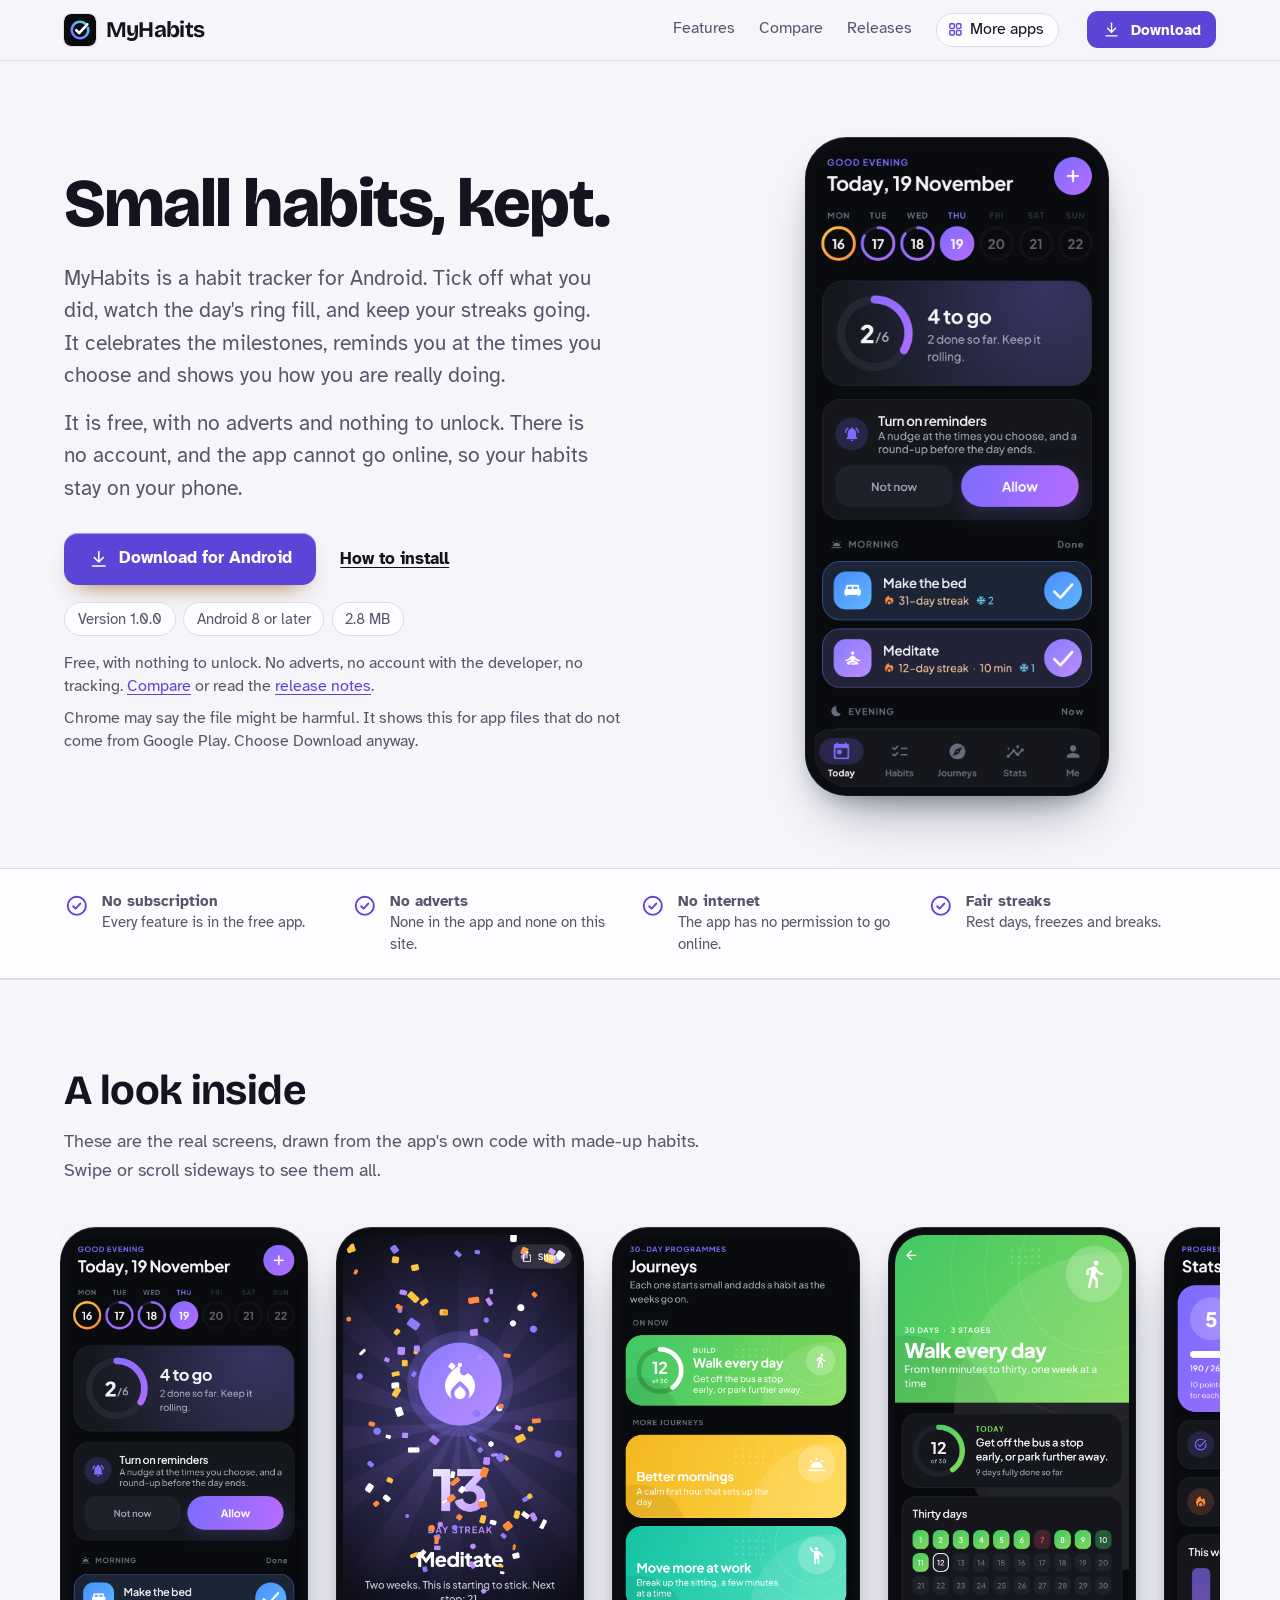
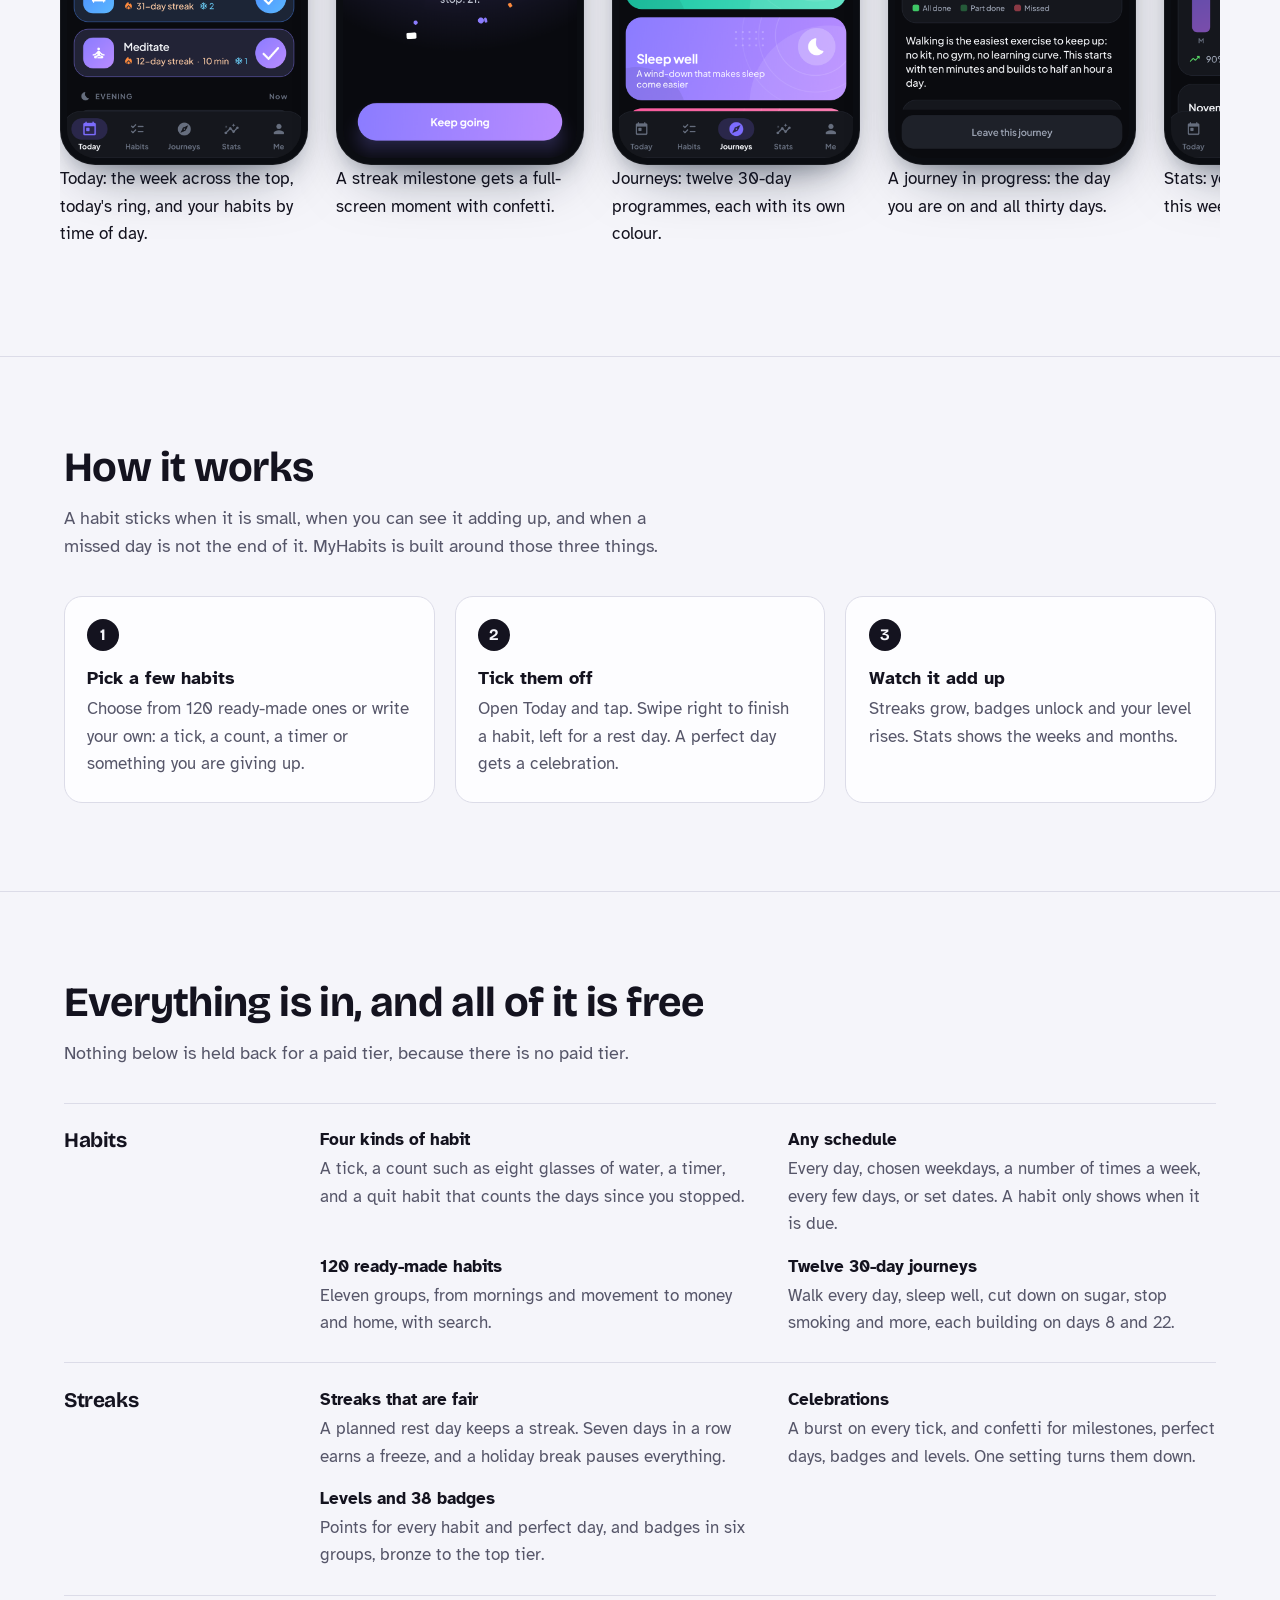
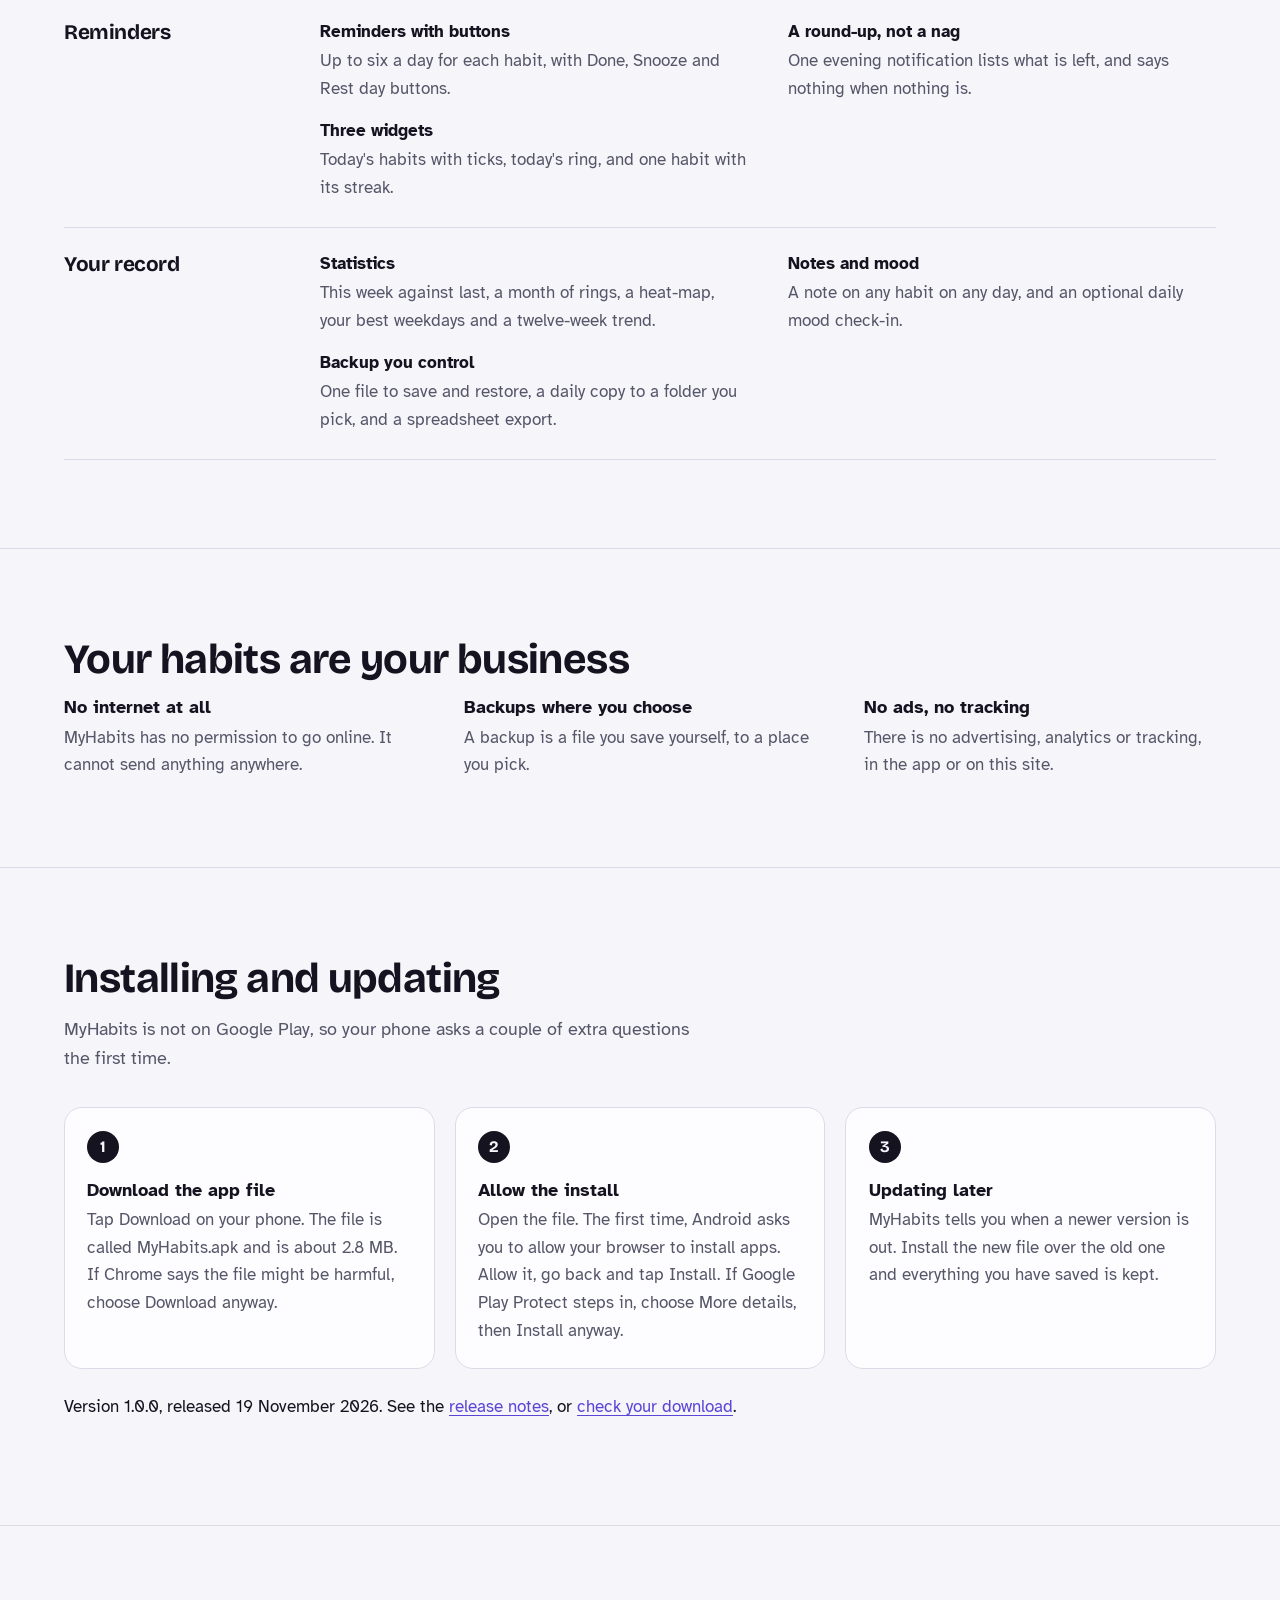
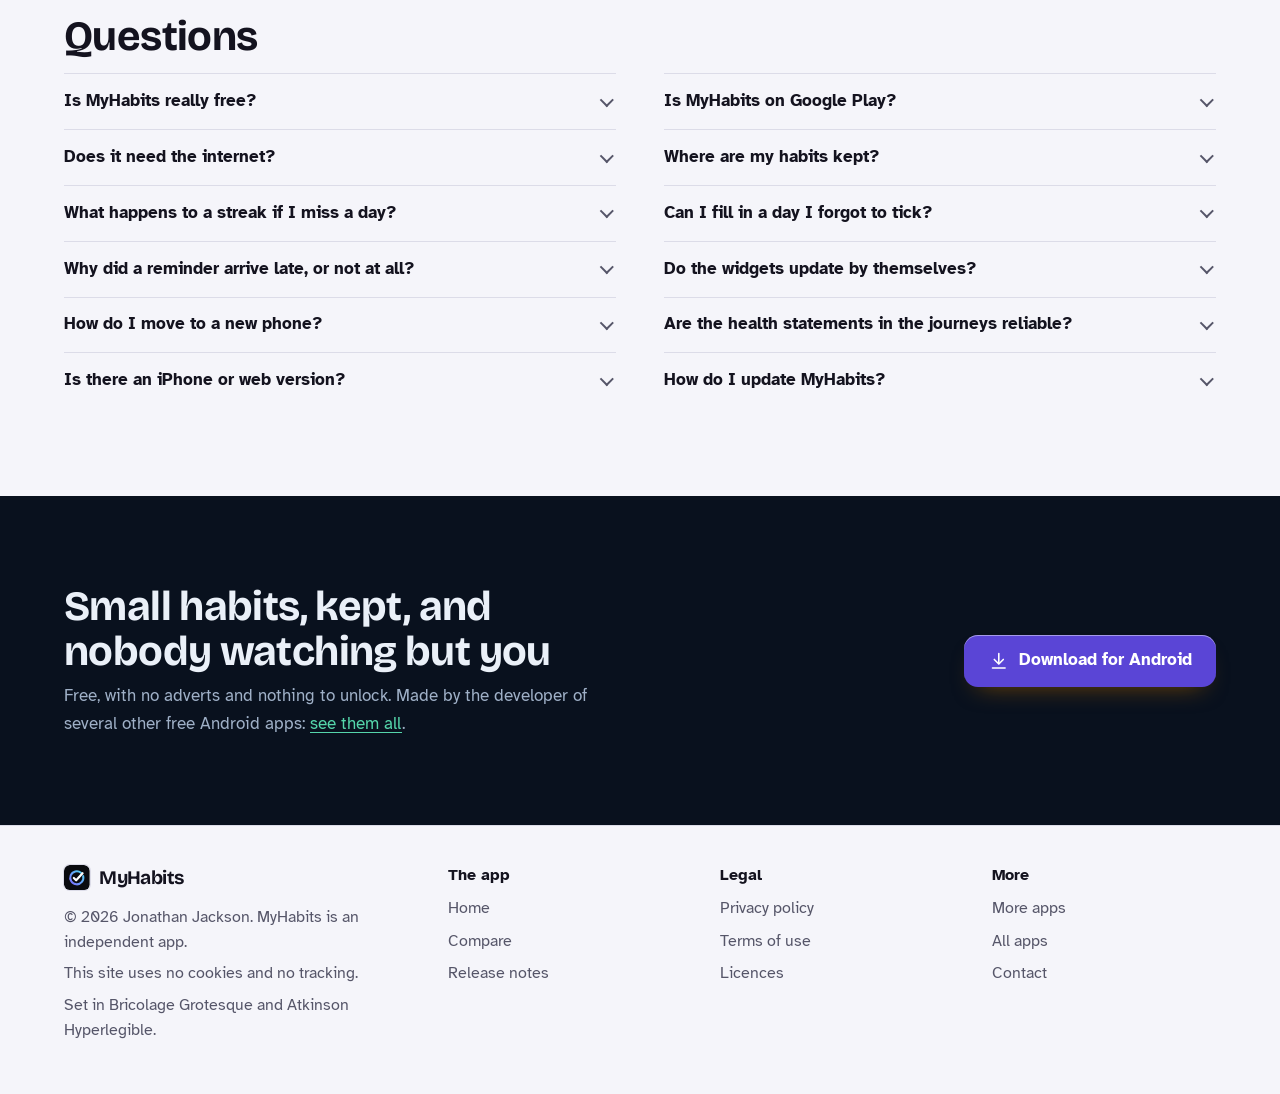
==== commit b9fe164f: "MyHabits site on the house layout, with real screens and a sourced compare page" ====
--- a/index.html
+++ b/index.html
@@ -4,37 +4,40 @@
 <meta charset="utf-8">
 <meta name="viewport" content="width=device-width, initial-scale=1">
 <title>MyHabits: a free habit tracker for Android, with streaks that are fair</title>
-<meta name="description" content="MyHabits is a habit tracker for Android with tick, count, timed and quit habits, fair streaks, 30-day journeys, reminders, statistics, badges and widgets. Free, no adverts, no account. It cannot go online.">
+<meta name="description" content="MyHabits is a free habit tracker for Android: ticks, counts, timers and quit habits, fair streaks with rest days and freezes, 120 ready-made habits, twelve 30-day journeys, stats, badges and widgets. No adverts, no account, no internet.">
 <meta name="author" content="Jonathan Jackson">
 <link rel="canonical" href="https://customgpter.github.io/myhabits/">
 <meta name="theme-color" content="#f5f5fa" media="(prefers-color-scheme: light)">
-<meta name="theme-color" content="#0a0b0f" media="(prefers-color-scheme: dark)">
+<meta name="theme-color" content="#0d0d14" media="(prefers-color-scheme: dark)">
 <meta property="og:type" content="website">
 <meta property="og:site_name" content="MyHabits">
 <meta property="og:title" content="MyHabits: a free habit tracker for Android, with streaks that are fair">
-<meta property="og:description" content="MyHabits is a habit tracker for Android with tick, count, timed and quit habits, fair streaks, 30-day journeys, reminders, statistics, badges and widgets. Free, no adverts, no account. It cannot go online.">
+<meta property="og:description" content="MyHabits is a free habit tracker for Android: ticks, counts, timers and quit habits, fair streaks with rest days and freezes, 120 ready-made habits, twelve 30-day journeys, stats, badges and widgets. No adverts, no account, no internet.">
 <meta property="og:url" content="https://customgpter.github.io/myhabits/">
 <meta property="og:image" content="https://customgpter.github.io/myhabits/assets/og.png">
 <meta property="og:image:width" content="1200">
 <meta property="og:image:height" content="630">
-<meta property="og:image:alt" content="Two MyHabits screens, Today and Stats, beside the MyHabits name">
+<meta property="og:image:alt" content="MyHabits&#x27; Today screen with the day&#x27;s ring and habits by time of day">
 <meta property="og:locale" content="en_GB">
 <meta name="twitter:card" content="summary_large_image">
-<link rel="icon" href="assets/favicon.svg" type="image/svg+xml">
-<link rel="apple-touch-icon" href="assets/apple-touch-icon.png">
-<link rel="preload" href="assets/fonts/literata-latin-700-normal.woff2" as="font" type="font/woff2" crossorigin>
-<link rel="preload" href="assets/fonts/literata-latin-400-normal.woff2" as="font" type="font/woff2" crossorigin>
-<link rel="stylesheet" href="assets/site.css?v=1">
-<script type="application/ld+json">{"@context":"https://schema.org","@type":"SoftwareApplication","name":"MyHabits","url":"https://customgpter.github.io/myhabits/","description":"MyHabits is an Android habit tracker with tick, count, timed and quit habits, fair streaks, twelve 30-day journeys, reminders with buttons, statistics, badges, widgets and backup. It cannot go online.","applicationCategory":"LifestyleApplication","applicationSubCategory":"Habit tracker","operatingSystem":"Android 8.0 or later","softwareVersion":"1.0","downloadUrl":"https://github.com/CustomGPTer/myhabits/releases/latest/download/MyHabits.apk","releaseNotes":"https://customgpter.github.io/myhabits/releases.html","offers":{"@type":"Offer","price":"0","priceCurrency":"GBP"},"inLanguage":"en-GB","image":"https://customgpter.github.io/myhabits/assets/og.png","screenshot":["https://customgpter.github.io/myhabits/assets/shots/today.webp","https://customgpter.github.io/myhabits/assets/shots/stats.webp","https://customgpter.github.io/myhabits/assets/shots/journeys.webp"],"featureList":["Four kinds of habit","Any schedule","Streaks that are fair","Celebrations","An animated opening","120 ready-made habits","Twelve 30-day journeys","Reminders with buttons","A round-up, not a nag","Statistics","A page for every habit","Levels and 38 badges","Notes and mood","Three widgets","Share a picture","Dark, light and six accents","Backup you control","Export to a spreadsheet","No adverts, no account, no internet access"],"author":{"@type":"Person","name":"Jonathan Jackson"}}</script>
-<script type="application/ld+json">{"@context":"https://schema.org","@type":"WebSite","name":"MyHabits","url":"https://customgpter.github.io/myhabits/","inLanguage":"en-GB"}</script>
-<script type="application/ld+json">{"@context":"https://schema.org","@type":"FAQPage","mainEntity":[{"@type":"Question","name":"Is MyHabits really free?","acceptedAnswer":{"@type":"Answer","text":"Yes. There is no paid version, no subscription, no trial and no adverts, and nothing in the app is locked."}},{"@type":"Question","name":"Is MyHabits on Google Play?","acceptedAnswer":{"@type":"Answer","text":"No. MyHabits is a personal project and is downloaded from this site as an Android app file. It needs Android 8 or later, which covers almost every phone in use."}},{"@type":"Question","name":"Does it need the internet?","acceptedAnswer":{"@type":"Answer","text":"No. The app does not ask Android for internet access at all, so it cannot go online. Everything works on a plane or with no signal."}},{"@type":"Question","name":"Where are my habits kept?","acceptedAnswer":{"@type":"Answer","text":"On your phone, in the app's private storage. They also go into any backup file you save, into the backup folder if you set one, and into your phone's own Google backup if you have that switched on."}},{"@type":"Question","name":"What happens to a streak if I miss a day?","acceptedAnswer":{"@type":"Answer","text":"If the day was a rest day or part of a break, nothing. Otherwise a freeze covers it if you have one: you earn a freeze for every seven days in a row and can hold two. With no freeze left, the streak starts again and your best run is kept."}},{"@type":"Question","name":"Can I fill in a day I forgot to tick?","acceptedAnswer":{"@type":"Answer","text":"Yes. Tap any earlier day in the week strip on Today, or any day in a habit's calendar, and change it. Streaks, statistics and badges are worked out again."}},{"@type":"Question","name":"Why did a reminder arrive late, or not at all?","acceptedAnswer":{"@type":"Answer","text":"Android holds back alarms from apps it thinks you are not using, and some phones are strict about it. In the app, open Me, then Reminders not arriving. It checks the three settings that matter and sends a test."}},{"@type":"Question","name":"Do the widgets update by themselves?","acceptedAnswer":{"@type":"Answer","text":"Yes. They redraw whenever a habit changes and just after midnight. A tap on a tick marks the habit without opening the app."}},{"@type":"Question","name":"How do I move to a new phone?","acceptedAnswer":{"@type":"Answer","text":"In Me, under Backup, choose Save a backup file. Send the file to the new phone, install MyHabits there and choose Restore from a backup. Habits, history, badges and settings all come across."}},{"@type":"Question","name":"Are the health statements in the journeys reliable?","acceptedAnswer":{"@type":"Answer","text":"They are short summaries of public guidance from the NHS and Cancer Research UK, worded as lowering a risk and never as a promise. MyHabits is not medical advice."}},{"@type":"Question","name":"Is there an iPhone or web version?","acceptedAnswer":{"@type":"Answer","text":"No. MyHabits is an Android app only."}},{"@type":"Question","name":"How do I update MyHabits?","acceptedAnswer":{"@type":"Answer","text":"Download the newest version from this site and install it over the one you have. Your habits and history are kept. The app cannot check for updates, because it cannot go online."}}]}</script>
+<link rel="icon" href="./assets/favicon.svg" type="image/svg+xml">
+<link rel="apple-touch-icon" href="./assets/apple-touch-icon.png">
+<link rel="preload" href="./assets/fonts/bricolage-grotesque-latin.woff2" as="font" type="font/woff2" crossorigin>
+<link rel="preload" href="./assets/fonts/atkinson-hyperlegible-latin-400-normal.woff2" as="font" type="font/woff2" crossorigin>
+<link rel="stylesheet" href="./assets/site.css?v=1">
+<link rel="stylesheet" href="./assets/house.css?v=1">
+<link rel="stylesheet" href="./assets/apps-list.css?v=1">
+<script src="./assets/apps-list.js?v=1" defer></script>
+<script type="application/ld+json">{"@context":"https://schema.org","@type":"SoftwareApplication","name":"MyHabits","url":"https://customgpter.github.io/myhabits/","description":"MyHabits is a free habit tracker for Android: ticks, counts, timers and quit habits, fair streaks with rest days and freezes, 120 ready-made habits, twelve 30-day journeys, stats, badges and widgets. No adverts, no account, no internet.","applicationCategory":"HealthApplication","operatingSystem":"Android 8 or later","softwareVersion":"1.0.0","downloadUrl":"https://github.com/CustomGPTer/myhabits/releases/latest/download/MyHabits.apk","releaseNotes":"https://customgpter.github.io/myhabits/releases.html","offers":{"@type":"Offer","price":"0","priceCurrency":"GBP"},"inLanguage":"en-GB","image":"https://customgpter.github.io/myhabits/assets/og.png","featureList":["Four kinds of habit","Any schedule","120 ready-made habits","Twelve 30-day journeys","Streaks that are fair","Celebrations","Levels and 38 badges","Reminders with buttons","A round-up, not a nag","Three widgets","Statistics","Notes and mood"],"author":{"@type":"Person","name":"Jonathan Jackson"}}</script>
+<script type="application/ld+json">{"@context":"https://schema.org","@type":"FAQPage","mainEntity":[{"@type":"Question","name":"Is MyHabits really free?","acceptedAnswer":{"@type":"Answer","text":"Yes. There is no paid version, no subscription, no trial and no adverts, and nothing in the app is locked. See the comparison."}},{"@type":"Question","name":"Is MyHabits on Google Play?","acceptedAnswer":{"@type":"Answer","text":"No. MyHabits is a personal project and is downloaded from this site as an Android app file. It needs Android 8 or later, which covers almost every phone in use."}},{"@type":"Question","name":"Does it need the internet?","acceptedAnswer":{"@type":"Answer","text":"No. The app does not ask Android for internet access at all, so it cannot go online. Everything works on a plane or with no signal."}},{"@type":"Question","name":"Where are my habits kept?","acceptedAnswer":{"@type":"Answer","text":"On your phone, in the app&#x27;s private storage. They also go into any backup file you save, into the backup folder if you set one, and into your phone&#x27;s own Google backup if you have that switched on."}},{"@type":"Question","name":"What happens to a streak if I miss a day?","acceptedAnswer":{"@type":"Answer","text":"If the day was a rest day or part of a break, nothing. Otherwise a freeze covers it if you have one: you earn a freeze for every seven days in a row and can hold two. With no freeze left, the streak starts again and your best run is kept."}},{"@type":"Question","name":"Can I fill in a day I forgot to tick?","acceptedAnswer":{"@type":"Answer","text":"Yes. Tap any earlier day in the week strip on Today, or any day in a habit&#x27;s calendar, and change it. Streaks, statistics and badges are worked out again."}},{"@type":"Question","name":"Why did a reminder arrive late, or not at all?","acceptedAnswer":{"@type":"Answer","text":"Android holds back alarms from apps it thinks you are not using, and some phones are strict about it. In the app, open Me, then Reminders not arriving. It checks the three settings that matter and sends a test."}},{"@type":"Question","name":"Do the widgets update by themselves?","acceptedAnswer":{"@type":"Answer","text":"Yes. They redraw whenever a habit changes and just after midnight. A tap on a tick marks the habit without opening the app."}},{"@type":"Question","name":"How do I move to a new phone?","acceptedAnswer":{"@type":"Answer","text":"In Me, under Backup, choose Save a backup file. Send the file to the new phone, install MyHabits there and choose Restore from a backup. Habits, history, badges and settings all come across."}},{"@type":"Question","name":"Are the health statements in the journeys reliable?","acceptedAnswer":{"@type":"Answer","text":"They are short summaries of public guidance from the NHS and Cancer Research UK, worded as lowering a risk and never as a promise. MyHabits is not medical advice. The detail is in the terms of use."}},{"@type":"Question","name":"Is there an iPhone or web version?","acceptedAnswer":{"@type":"Answer","text":"No. MyHabits is an Android app only."}},{"@type":"Question","name":"How do I update MyHabits?","acceptedAnswer":{"@type":"Answer","text":"Download the newest version from this site and install it over the one you have. Your habits and history are kept. The app cannot check for updates, because it cannot go online. New versions are listed in the release notes."}}]}</script>
 </head>
 <body>
 <a class="skip" href="#main">Skip to content</a>
 <header class="masthead">
 <div class="wrap">
-<a class="brand" href="./" aria-label="MyHabits home"><svg viewBox="0 0 108 108" aria-hidden="true"><defs><linearGradient id="mh-g" x1="0" y1="1" x2="1" y2="0"><stop offset="0" stop-color="#7c6cff"/><stop offset="1" stop-color="#4fd8f0"/></linearGradient></defs><rect width="108" height="108" rx="24" fill="#0a0b0f"/><g transform="translate(54 54) scale(1.32) translate(-54 -54)" fill="none" stroke-linecap="round" stroke-linejoin="round"><path d="M67.5 37.9A21 21 0 1 0 74.3 48.6" stroke="url(#mh-g)" stroke-width="6.5"/><path d="M44.5 54.5 52 62 72.500 39.500" stroke="#fff" stroke-width="7"/></g></svg><span>MyHabits</span></a>
-<nav aria-label="Main"><ul><li><a href="./#features">Features</a></li><li><a href="compare.html">Compare</a></li><li><a href="releases.html">Releases</a></li><li><a class="more-apps" href="more-apps.html"><svg viewBox="0 0 24 24" aria-hidden="true"><rect x="4" y="4" width="6.5" height="6.5" rx="1.6"/><rect x="13.5" y="4" width="6.5" height="6.5" rx="1.6"/><rect x="4" y="13.5" width="6.5" height="6.5" rx="1.6"/><rect x="13.5" y="13.5" width="6.5" height="6.5" rx="1.6"/></svg>More apps</a></li><li><a href="privacy.html">Privacy</a></li><li><a href="terms.html">Terms</a></li><li><a href="licences.html">Licences</a></li></ul></nav>
+<a class="brand" href="./" aria-label="MyHabits home"><svg viewBox="0 0 108 108" aria-hidden="true"><defs><linearGradient id="mh-card" x1="0" y1="1" x2="1" y2="0"><stop offset="0" stop-color="#7c6cff"/><stop offset="1" stop-color="#4fd8f0"/></linearGradient></defs><rect width="108" height="108" rx="24" fill="#0a0b0f"/><g transform="translate(54 54) scale(1.32) translate(-54 -54)" fill="none" stroke-linecap="round" stroke-linejoin="round"><path d="M67.5 37.9A21 21 0 1 0 74.3 48.6" stroke="url(#mh-card)" stroke-width="6.5"/><path d="M44.5 54.5 52 62 72.500 39.500" stroke="#fff" stroke-width="7"/></g></svg><span>MyHabits</span></a>
+<nav aria-label="Main"><ul><li><a href="./#features">Features</a></li><li><a href="./compare.html">Compare</a></li><li><a href="./releases.html">Releases</a></li><li><a class="more-apps" href="./more-apps.html"><svg class="ico" viewBox="0 0 24 24" aria-hidden="true"><rect x="4" y="4" width="6.5" height="6.5" rx="1.6"/><rect x="13.5" y="4" width="6.5" height="6.5" rx="1.6"/><rect x="4" y="13.5" width="6.5" height="6.5" rx="1.6"/><rect x="13.5" y="13.5" width="6.5" height="6.5" rx="1.6"/></svg>More apps</a></li></ul></nav>
+<a class="button small" href="https://github.com/CustomGPTer/myhabits/releases/latest/download/MyHabits.apk"><svg class="ico" viewBox="0 0 24 24" aria-hidden="true"><path d="M12 4v11"/><path d="M7 10.5l5 5 5-5"/><path d="M5 20h14"/></svg>Download</a>
 </div>
 </header>
 <main id="main">
@@ -42,158 +45,97 @@
 <div class="wrap hero-grid">
 <div class="hero-copy">
 <h1>Small habits, kept.</h1>
-<p class="lede">MyHabits is a habit tracker for Android. Tick off what you did, watch the day's ring fill, and keep your streaks going. It celebrates the milestones, reminds you at the times you choose and shows you how you are really doing.</p>
-<p class="lede">It is free, with no adverts and nothing to unlock. There is no account, and the app cannot go online, so your habits stay on your phone.</p>
-<p class="get"><a class="button" href="https://github.com/CustomGPTer/myhabits/releases/latest/download/MyHabits.apk">Download for Android</a></p>
-<p class="facts">Free, with nothing to unlock. Android 8 or later. No ads, no accounts. <a href="compare.html">Compare</a> &middot; <a href="releases.html">Release notes</a></p>
+<p class="lede">MyHabits is a habit tracker for Android. Tick off what you did, watch the day's ring fill, and keep your streaks going. It celebrates the milestones, reminds you at the times you choose and shows you how you are really doing.</p><p class="lede">It is free, with no adverts and nothing to unlock. There is no account, and the app cannot go online, so your habits stay on your phone.</p>
+
+<p class="get" id="download"><a class="button" href="https://github.com/CustomGPTer/myhabits/releases/latest/download/MyHabits.apk"><svg class="ico" viewBox="0 0 24 24" aria-hidden="true"><path d="M12 4v11"/><path d="M7 10.5l5 5 5-5"/><path d="M5 20h14"/></svg>Download for Android</a><a class="aside" href="#install">How to install</a></p>
+<ul class="pills"><li>Version 1.0.0</li><li>Android 8 or later</li><li>2.8 MB</li></ul>
+<p class="facts">Free, with nothing to unlock. No adverts, no account with the developer, no tracking. <a href="compare.html">Compare</a> or read the <a href="releases.html">release notes</a>.</p>
 <p class="facts">Chrome may say the file might be harmful. It shows this for app files that do not come from Google Play. Choose Download anyway.</p>
 </div>
-<div class="demo" role="img" aria-label="The MyHabits Today screen. A ring shows how much of the day is done. Four habits, Make the bed, Drink water, Walk and Read, are ticked one after another, the ring fills from nought to four of four, and a banner announces a perfect day, the sixth in a row."><div class="d-head"><span class="d-ring"><svg viewBox="0 0 100 100" aria-hidden="true"><defs><linearGradient id="mh-demo" x1="0" y1="0" x2="1" y2="1"><stop offset="0" stop-color="#7c6cff"/><stop offset="1" stop-color="#4fd8f0"/></linearGradient></defs><circle class="t" cx="50" cy="50" r="42"/><circle class="r" cx="50" cy="50" r="42" pathLength="100"/></svg><span class="d-count"><span class="reel"><span><b>0</b><b>1</b><b>2</b><b>3</b><b>4</b></span></span><i>/4</i></span></span><span class="d-title"><strong>Today</strong><span class="d-sub"><span class="a">Keep it rolling</span><span class="b">All done</span></span></span><span class="d-date">Thu 19 Nov</span></div><ul class="d-rows"><li style="--c:#4c8dff;--c2:#5cb8ff"><span class="d-ico"><svg viewBox="0 0 24 24" aria-hidden="true"><path d="M4 17v-5a2 2 0 0 1 2-2h12a2 2 0 0 1 2 2v5M4 15h16M6.500 10V8a1 1 0 0 1 1-1h9a1 1 0 0 1 1 1v2M4 17v2M20 17v2"/></svg></span><span class="d-name">Make the bed<small>31-day streak</small></span><span class="d-tick"><span class="d-on"><svg viewBox="0 0 24 24" aria-hidden="true"><path d="M6 12.500l4 4 8-9"/></svg></span></span></li><li style="--c:#22b8e8;--c2:#4fddf0"><span class="d-ico"><svg viewBox="0 0 24 24" aria-hidden="true"><path d="M12 3.500c3 3.600 5.500 6.600 5.500 9.800a5.500 5.500 0 0 1-11 0c0-3.200 2.500-6.200 5.500-9.800z"/></svg></span><span class="d-name">Drink water<small>8 of 8 glasses</small></span><span class="d-tick"><span class="d-on"><svg viewBox="0 0 24 24" aria-hidden="true"><path d="M6 12.500l4 4 8-9"/></svg></span></span></li><li style="--c:#3fc766;--c2:#86dc5a"><span class="d-ico"><svg viewBox="0 0 24 24" aria-hidden="true"><circle cx="13" cy="4.500" r="1.800"/><path d="M9 21l2.500-6-2.500-2.500 1-5 3.500 1.500 2 3h3M7 12.500l1.500-4.500"/></svg></span><span class="d-name">Walk<small>20 minutes</small></span><span class="d-tick"><span class="d-on"><svg viewBox="0 0 24 24" aria-hidden="true"><path d="M6 12.500l4 4 8-9"/></svg></span></span></li><li style="--c:#8b7cff;--c2:#b98cff"><span class="d-ico"><svg viewBox="0 0 24 24" aria-hidden="true"><path d="M12 6.500C10 5 7 4.500 4 5v13c3-.5 6 0 8 1.500 2-1.500 5-2 8-1.500V5c-3-.5-6 0-8 1.500zM12 6.500v13"/></svg></span><span class="d-name">Read<small>12-day streak</small></span><span class="d-tick"><span class="d-on"><svg viewBox="0 0 24 24" aria-hidden="true"><path d="M6 12.500l4 4 8-9"/></svg></span></span></li></ul><div class="d-toast"><svg viewBox="0 0 24 24" aria-hidden="true"><path d="M12 2.500l2.900 6.100 6.600.9-4.800 4.600 1.200 6.600L12 17.500l-5.900 3.200 1.200-6.600L2.500 9.500l6.600-.9z"/></svg><span>Perfect day<small>Six in a row. One more for a full week.</small></span></div></div>
+<div class="hero-phone"><div class="phone"><img src="./assets/screens/today.png" alt="Today: the week across the top, today&#x27;s ring, and your habits by time of day." width="393" height="852" fetchpriority="high"></div></div>
 </div>
 </div>
+
+<section class="promises" aria-label="In short">
+<div class="wrap"><ul><li><svg class="ico" viewBox="0 0 24 24" aria-hidden="true"><circle cx="12" cy="12" r="8.5"/><path d="M8.6 12.4l2.3 2.3 4.5-4.9"/></svg><span><b>No subscription</b><span>Every feature is in the free app.</span></span></li><li><svg class="ico" viewBox="0 0 24 24" aria-hidden="true"><circle cx="12" cy="12" r="8.5"/><path d="M8.6 12.4l2.3 2.3 4.5-4.9"/></svg><span><b>No adverts</b><span>None in the app and none on this site.</span></span></li><li><svg class="ico" viewBox="0 0 24 24" aria-hidden="true"><circle cx="12" cy="12" r="8.5"/><path d="M8.6 12.4l2.3 2.3 4.5-4.9"/></svg><span><b>No internet</b><span>The app has no permission to go online.</span></span></li><li><svg class="ico" viewBox="0 0 24 24" aria-hidden="true"><circle cx="12" cy="12" r="8.5"/><path d="M8.6 12.4l2.3 2.3 4.5-4.9"/></svg><span><b>Fair streaks</b><span>Rest days, freezes and breaks.</span></span></li></ul></div>
+</section>
+
+<section id="screens" aria-labelledby="screens-h">
+<div class="wrap">
+<h2 id="screens-h">A look inside</h2>
+<p class="intro">These are the real screens, drawn from the app&#x27;s own code with made-up habits. Swipe or scroll sideways to see them all.</p>
+<div class="gallery" tabindex="0" role="region" aria-label="Screens from MyHabits"><figure class="shot"><div class="phone"><img src="./assets/screens/today.png" alt="Today: the week across the top, today&#x27;s ring, and your habits by time of day." width="393" height="852" loading="eager" decoding="async"></div><figcaption>Today: the week across the top, today&#x27;s ring, and your habits by time of day.</figcaption></figure><figure class="shot"><div class="phone"><img src="./assets/screens/milestone.png" alt="A streak milestone gets a full-screen moment with confetti." width="393" height="852" loading="eager" decoding="async"></div><figcaption>A streak milestone gets a full-screen moment with confetti.</figcaption></figure><figure class="shot"><div class="phone"><img src="./assets/screens/journeys.png" alt="Journeys: twelve 30-day programmes, each with its own colour." width="393" height="852" loading="eager" decoding="async"></div><figcaption>Journeys: twelve 30-day programmes, each with its own colour.</figcaption></figure><figure class="shot"><div class="phone"><img src="./assets/screens/journey.png" alt="A journey in progress: the day you are on and all thirty days." width="393" height="852" loading="eager" decoding="async"></div><figcaption>A journey in progress: the day you are on and all thirty days.</figcaption></figure><figure class="shot"><div class="phone"><img src="./assets/screens/stats.png" alt="Stats: your level, the totals, and this week against last." width="393" height="852" loading="eager" decoding="async"></div><figcaption>Stats: your level, the totals, and this week against last.</figcaption></figure><figure class="shot"><div class="phone"><img src="./assets/screens/habit.png" alt="A habit&#x27;s own page: its streak, next milestone and a calendar you can correct." width="393" height="852" loading="eager" decoding="async"></div><figcaption>A habit&#x27;s own page: its streak, next milestone and a calendar you can correct.</figcaption></figure><figure class="shot"><div class="phone"><img src="./assets/screens/badges.png" alt="Badges: thirty-eight to earn, in six groups." width="393" height="852" loading="eager" decoding="async"></div><figcaption>Badges: thirty-eight to earn, in six groups.</figcaption></figure><figure class="shot"><div class="phone"><img src="./assets/screens/light.png" alt="The light theme, with a teal accent." width="393" height="852" loading="eager" decoding="async"></div><figcaption>The light theme, with a teal accent.</figcaption></figure></div>
+</div>
+</section>
 
 <section id="how" aria-labelledby="how-h">
 <div class="wrap">
 <h2 id="how-h">How it works</h2>
 <p class="intro">A habit sticks when it is small, when you can see it adding up, and when a missed day is not the end of it. MyHabits is built around those three things.</p>
-<ol class="steps">
-<li><h3>Pick a few habits</h3><p>Choose from 120 ready-made ones or write your own. Say how often, what time of day, and whether it is a tick, a count, a timer or something you are giving up.</p></li>
-<li><h3>Tick them off</h3><p>Open <span class="path">Today</span> and tap. Swipe right to finish a habit, left for a rest day. The ring fills, and a perfect day gets a celebration.</p></li>
-<li><h3>Watch it add up</h3><p>Streaks grow, badges unlock and your level rises. <span class="path">Stats</span> shows the weeks and months, and which days of the week let you down.</p></li>
-</ol>
-</div>
-</section>
-
-<section id="screens" aria-labelledby="screens-h">
-<div class="wrap">
-<h2 id="screens-h">What it looks like</h2>
-<p class="intro">Near-black, with a colour for every habit and one accent you choose. There is a light theme too.</p>
-<ul class="shots"><li><figure><img src="assets/shots/today.webp" width="540" height="1170" alt="Today: The week across the top, today&#x27;s ring, and your habits by time of day."><figcaption><strong>Today</strong>The week across the top, today&#x27;s ring, and your habits by time of day.</figcaption></figure></li><li><figure><img src="assets/shots/streak.webp" width="540" height="1170" alt="A streak milestone: A full-screen moment with confetti when a streak reaches a milestone."><figcaption><strong>A streak milestone</strong>A full-screen moment with confetti when a streak reaches a milestone.</figcaption></figure></li><li><figure><img src="assets/shots/journeys.webp" width="540" height="1170" alt="Journeys: Twelve 30-day programmes, each with its own colour."><figcaption><strong>Journeys</strong>Twelve 30-day programmes, each with its own colour.</figcaption></figure></li><li><figure><img src="assets/shots/journey.webp" width="540" height="1170" alt="A journey in progress: The day you are on, today&#x27;s line of guidance and all thirty days." loading="lazy"><figcaption><strong>A journey in progress</strong>The day you are on, today&#x27;s line of guidance and all thirty days.</figcaption></figure></li><li><figure><img src="assets/shots/stats.webp" width="540" height="1170" alt="Stats: Your level, the totals, and this week against last." loading="lazy"><figcaption><strong>Stats</strong>Your level, the totals, and this week against last.</figcaption></figure></li><li><figure><img src="assets/shots/habit.webp" width="540" height="1170" alt="A habit&#x27;s own page: Its streak, its next milestone and a calendar you can correct." loading="lazy"><figcaption><strong>A habit&#x27;s own page</strong>Its streak, its next milestone and a calendar you can correct.</figcaption></figure></li><li><figure><img src="assets/shots/badges.webp" width="540" height="1170" alt="Badges: Thirty-eight to earn, in six groups, bronze to the top tier." loading="lazy"><figcaption><strong>Badges</strong>Thirty-eight to earn, in six groups, bronze to the top tier.</figcaption></figure></li><li><figure><img src="assets/shots/light.webp" width="540" height="1170" alt="Light theme: The same app in its light look, with a teal accent." loading="lazy"><figcaption><strong>Light theme</strong>The same app in its light look, with a teal accent.</figcaption></figure></li></ul>
-<figure class="wide-shot"><img src="assets/shots/widgets.webp" width="1040" height="480" alt="The three MyHabits widgets on a home screen: today's habits with a tick beside each, today's ring showing two of six, and the Meditate habit with a twelve-day streak" loading="lazy"><figcaption>Three home-screen widgets: today's habits, today's ring, and one habit with its streak. A tap on a tick marks the habit without opening the app.</figcaption></figure>
+<ol class="steps"><li><h3>Pick a few habits</h3><p>Choose from 120 ready-made ones or write your own: a tick, a count, a timer or something you are giving up.</p></li><li><h3>Tick them off</h3><p>Open Today and tap. Swipe right to finish a habit, left for a rest day. A perfect day gets a celebration.</p></li><li><h3>Watch it add up</h3><p>Streaks grow, badges unlock and your level rises. Stats shows the weeks and months.</p></li></ol>
 </div>
 </section>
 
 <section id="features" aria-labelledby="features-h">
 <div class="wrap">
 <h2 id="features-h">Everything is in, and all of it is free</h2>
-<p class="intro">You can use MyHabits as a plain tick list and never open a menu. The rest is there for when you want it.</p>
-<dl class="features">
-<div><dt>Four kinds of habit</dt><dd>A tick for done or not done. A count, such as eight glasses of water. A timer, such as twenty minutes of reading. And a quit habit that counts the days since you stopped.</dd></div><div><dt>Any schedule</dt><dd>Every day, chosen weekdays, a number of times a week, every few days, or set dates in the month. A habit only appears on the days it is due.</dd></div><div><dt>Streaks that are fair</dt><dd>A planned rest day does not break a streak. Every seven days in a row earns a freeze that covers one missed day, and a holiday break pauses everything until you are back.</dd></div><div><dt>Celebrations</dt><dd>A burst on every tick, and a full-screen moment with confetti, sound and a buzz for streak milestones, a perfect day, a new badge and a new level. One setting turns them down or off.</dd></div><div><dt>An animated opening</dt><dd>The ring draws itself, then greets you with how today stands and your best streak. Tap to skip it, or switch it off.</dd></div><div><dt>120 ready-made habits</dt><dd>Eleven groups, from mornings and movement to money and home, with search. Each comes with a sensible goal, schedule and icon you can change.</dd></div><div><dt>Twelve 30-day journeys</dt><dd>Walk every day, sleep well, cut down on sugar, stop smoking and eight more. Each starts small and adds a habit or raises a target on days 8 and 22.</dd></div><div><dt>Reminders with buttons</dt><dd>Up to six times a day for each habit. Each reminder has Done, Snooze and Rest day buttons, and stays quiet once the habit is finished.</dd></div><div><dt>A round-up, not a nag</dt><dd>One evening notification lists what is left, and says nothing when nothing is. A morning plan is there if you want it.</dd></div><div><dt>Statistics</dt><dd>This week against last, a month of rings, a heat-map of every day, your best weekdays, a twelve-week trend, and every habit ranked.</dd></div><div><dt>A page for every habit</dt><dd>Its streak and next milestone, best run, on-target rate, a calendar where any past day can be corrected, and its own charts.</dd></div><div><dt>Levels and 38 badges</dt><dd>Ten points for a habit finished, twenty-five for a perfect day. Badges in six groups, bronze to the top tier, each with an unlock animation.</dd></div><div><dt>Notes and mood</dt><dd>A note on any habit on any day. An optional daily mood check-in, off until you switch it on, with a chart of mood against habits.</dd></div><div><dt>Three widgets</dt><dd>Today&#x27;s habits with a tick beside each, today&#x27;s ring, and one habit with its streak. They follow the app&#x27;s dark or light look.</dd></div><div><dt>Share a picture</dt><dd>A card for a streak, a badge, a perfect day or your progress, sent through your phone&#x27;s own share sheet. Nothing is uploaded by the app.</dd></div><div><dt>Dark, light and six accents</dt><dd>A near-black look made for the app, a clean light one, or whichever your phone is using, with a colour for every habit.</dd></div><div><dt>Backup you control</dt><dd>Save everything to one file, restore it on a new phone, or pick a folder and have a copy saved there each day. The newest seven are kept.</dd></div><div><dt>Export to a spreadsheet</dt><dd>An Excel file with a sheet of your habits, a sheet of every day logged, and a sheet for mood.</dd></div>
-</dl>
-</div>
-</section>
-
-<section id="streaks" aria-labelledby="streaks-h">
-<div class="wrap"><div class="measure">
-<h2 id="streaks-h">Streaks that survive real life</h2>
-<p>Most trackers reset a streak to nought the first time you miss a day, which is when most people give up. MyHabits counts a streak the way a reasonable person would.</p>
-<ul class="typed">
-<li><code>Rest day</code><span>Swipe a habit left, or use the Rest day button on its reminder. The day is set aside and the streak carries on.</span></li>
-<li><code>Freeze</code><span>Seven days in a row earns one, and you can hold two. A freeze covers a missed day by itself, and the app tells you when it has.</span></li>
-<li><code>Break</code><span>Going on holiday, or ill? Pause every habit until a date you pick. Nothing is counted against you while you are away.</span></li>
-<li><code>Not due</code><span>A habit set for weekdays is not missed on a Saturday. A habit set for three times a week is judged on the week.</span></li>
-</ul>
-<p>If you would rather have the strict version, freezes can be switched off in <span class="path">Me</span>.</p>
-</div></div>
-</section>
-
-<section id="journeys" aria-labelledby="journeys-h">
-<div class="wrap">
-<h2 id="journeys-h">Twelve journeys, thirty days each</h2>
-<p class="intro">A journey is a ready-made plan. It adds one or two habits on day 1, builds on them on day 8, and again on day 22, with a line of guidance for every day. When the thirty days are up, the habits are yours to keep.</p>
-<dl class="features">
-<div><dt>Movement</dt><dd>Walk every day, from ten minutes to thirty. Move more at work, with breaks from sitting and a lunchtime walk.</dd></div>
-<div><dt>Rest</dt><dd>Sleep well, with a set bedtime and a wind-down. Better mornings, with the same wake time and some daylight.</dd></div>
-<div><dt>Giving things up</dt><dd>Stop smoking, one smoke-free day at a time. Cut down on sugar. Less phone, with the first and last hour of the day taken back.</dd></div>
-<div><dt>A steadier head</dt><dd>A calmer mind, with a few quiet minutes a day. Handle stress. Build confidence with one small win a day.</dd></div>
-<div><dt>Getting things done</dt><dd>Get more done: a plan each morning, the hard thing first, and a routine for finishing work.</dd></div>
-<div><dt>And the dog</dt><dd>A happier dog: two proper walks, some training or play, and a weekly check-over.</dd></div>
-</dl>
-<p class="after-table measure">Where a journey mentions a disease, it says what public guidance from the NHS and Cancer Research UK says: that being active, keeping a healthy weight, drinking less and not smoking each lower your risk. It does not promise an outcome. See the <a href="terms.html#health">terms of use</a>.</p>
-</div>
-</section>
-
-<section id="permissions" aria-labelledby="permissions-h">
-<div class="wrap">
-<h2 id="permissions-h">What it asks of your phone</h2>
-<p class="intro">MyHabits has no access to the internet, your camera, microphone, location, contacts or photos. It can read and write only the files and the one folder you pick yourself.</p>
-<div class="scroll">
-<table>
-<thead><tr><th scope="col">Access</th><th scope="col">What MyHabits does with it</th><th scope="col">What it never does</th></tr></thead>
-<tbody>
-<tr><th scope="row">Notifications</th><td>Shows the reminders you set, the evening round-up and the morning plan. Android asks you to allow this.</td><td>Send you offers, tips or anything you did not ask for.</td></tr>
-<tr><th scope="row">Alarms and reminders</th><td>Rings a reminder on the minute you chose. Without it reminders still arrive, a little late.</td><td>Wake the phone for any other reason, apart from redrawing a widget just after midnight.</td></tr>
-<tr><th scope="row">Starting after a restart</th><td>Puts your reminders back after the phone restarts, the app updates or the clock changes.</td><td>Keep running in the background. It does its job and stops.</td></tr>
-<tr><th scope="row">Vibration</th><td>A short buzz when you tick a habit or reach a milestone, if that switch is on.</td><td>Buzz at any other time.</td></tr>
-<tr><th scope="row">A file or folder you pick</th><td>Writes a backup or a spreadsheet where you say, reads a backup you choose, and saves the daily copy in the folder you chose.</td><td>Look at anything else in your storage.</td></tr>
-<tr><th scope="row">Internet access</th><td>None. The app does not ask for it.</td><td>Send your habits, your notes, your mood or anything about you anywhere.</td></tr>
-</tbody>
-</table>
-</div>
-<p class="after-table">The detail is in the <a href="privacy.html">privacy policy</a>.</p>
+<p class="intro">Nothing below is held back for a paid tier, because there is no paid tier.</p>
+<div class="groups"><div class="group"><h3>Habits</h3><dl><div><dt>Four kinds of habit</dt><dd>A tick, a count such as eight glasses of water, a timer, and a quit habit that counts the days since you stopped.</dd></div><div><dt>Any schedule</dt><dd>Every day, chosen weekdays, a number of times a week, every few days, or set dates. A habit only shows when it is due.</dd></div><div><dt>120 ready-made habits</dt><dd>Eleven groups, from mornings and movement to money and home, with search.</dd></div><div><dt>Twelve 30-day journeys</dt><dd>Walk every day, sleep well, cut down on sugar, stop smoking and more, each building on days 8 and 22.</dd></div></dl></div><div class="group"><h3>Streaks</h3><dl><div><dt>Streaks that are fair</dt><dd>A planned rest day keeps a streak. Seven days in a row earns a freeze, and a holiday break pauses everything.</dd></div><div><dt>Celebrations</dt><dd>A burst on every tick, and confetti for milestones, perfect days, badges and levels. One setting turns them down.</dd></div><div><dt>Levels and 38 badges</dt><dd>Points for every habit and perfect day, and badges in six groups, bronze to the top tier.</dd></div></dl></div><div class="group"><h3>Reminders</h3><dl><div><dt>Reminders with buttons</dt><dd>Up to six a day for each habit, with Done, Snooze and Rest day buttons.</dd></div><div><dt>A round-up, not a nag</dt><dd>One evening notification lists what is left, and says nothing when nothing is.</dd></div><div><dt>Three widgets</dt><dd>Today's habits with ticks, today's ring, and one habit with its streak.</dd></div></dl></div><div class="group"><h3>Your record</h3><dl><div><dt>Statistics</dt><dd>This week against last, a month of rings, a heat-map, your best weekdays and a twelve-week trend.</dd></div><div><dt>Notes and mood</dt><dd>A note on any habit on any day, and an optional daily mood check-in.</dd></div><div><dt>Backup you control</dt><dd>One file to save and restore, a daily copy to a folder you pick, and a spreadsheet export.</dd></div></dl></div></div>
 </div>
 </section>
 
 <section id="privacy" aria-labelledby="privacy-h">
 <div class="wrap">
 <h2 id="privacy-h">Your habits are your business</h2>
-<ul class="plain">
-<li><h3>Nothing is collected</h3><p>Your habits, history, notes and mood are kept on your phone. The developer runs no servers and receives nothing.</p></li>
-<li><h3>It cannot go online</h3><p>The app does not hold Android's internet permission, so there is no way for it to send anything out. This site has no cookies and no tracking.</p></li>
-<li><h3>No accounts, no adverts</h3><p>There is nothing to sign up for, nothing to pay for and no advertising in the app.</p></li>
-</ul>
+<ul class="plain"><li><h3>No internet at all</h3><p>MyHabits has no permission to go online. It cannot send anything anywhere.</p></li><li><h3>Backups where you choose</h3><p>A backup is a file you save yourself, to a place you pick.</p></li><li><h3>No ads, no tracking</h3><p>There is no advertising, analytics or tracking, in the app or on this site.</p></li></ul>
 </div>
 </section>
 
-<section id="free" aria-labelledby="free-h">
+<section id="install" aria-labelledby="install-h">
 <div class="wrap">
-<h2 id="free-h">Free, without the adverts or the upgrade</h2>
-<p class="intro">MyHabits has no paid version and carries no adverts. Going by their makers' own Google Play listings, well-known habit trackers on Android differ on both.</p>
-<dl class="features">
-<div><dt>No adverts</dt><dd>Habit Tracker - Habit Diary by Leap Fitness Group is labelled on Google Play as containing ads.</dd></div>
-<div><dt>Nothing held back</dt><dd>HabitNow Daily Routine Planner is labelled as having in-app purchases, and its listing marks some features as Premium.</dd></div>
-<div><dt>An honest comparison</dt><dd>Loop Habit Tracker is also free, with no adverts, and is open source. The comparison says where it and MyHabits differ.</dd></div>
-<div><dt>Stays on the phone</dt><dd>MyHabits cannot go online at all, so nothing about your habits can be sent anywhere.</dd></div>
-</dl>
-<p class="more"><a href="compare.html">See the full comparison, with sources</a></p>
+<h2 id="install-h">Installing and updating</h2>
+<p class="intro">MyHabits is not on Google Play, so your phone asks a couple of extra questions the first time.</p>
+<ol class="steps"><li><h3>Download the app file</h3><p>Tap Download on your phone. The file is called MyHabits.apk and is about 2.8 MB. If Chrome says the file might be harmful, choose Download anyway.</p></li><li><h3>Allow the install</h3><p>Open the file. The first time, Android asks you to allow your browser to install apps. Allow it, go back and tap Install. If Google Play Protect steps in, choose More details, then Install anyway.</p></li><li><h3>Updating later</h3><p>MyHabits tells you when a newer version is out. Install the new file over the old one and everything you have saved is kept.</p></li></ol>
+<p class="after-table">Version 1.0.0, released 19 November 2026. See the <a href="releases.html">release notes</a>, or <a href="releases.html#checking">check your download</a>.</p>
 </div>
 </section>
 
 <section id="questions" aria-labelledby="questions-h">
 <div class="wrap">
 <h2 id="questions-h">Questions</h2>
-<div class="faq">
-<div><h3>Is MyHabits really free?</h3><p>Yes. There is no paid version, no subscription, no trial and no adverts, and nothing in the app is locked. <a href="compare.html">See the comparison</a>.</p></div><div><h3>Is MyHabits on Google Play?</h3><p>No. MyHabits is a personal project and is downloaded from this site as an Android app file. It needs Android 8 or later, which covers almost every phone in use.</p></div><div><h3>Does it need the internet?</h3><p>No. The app does not ask Android for internet access at all, so it cannot go online. Everything works on a plane or with no signal.</p></div><div><h3>Where are my habits kept?</h3><p>On your phone, in the app&#x27;s private storage. They also go into any backup file you save, into the backup folder if you set one, and into your phone&#x27;s own Google backup if you have that switched on.</p></div><div><h3>What happens to a streak if I miss a day?</h3><p>If the day was a rest day or part of a break, nothing. Otherwise a freeze covers it if you have one: you earn a freeze for every seven days in a row and can hold two. With no freeze left, the streak starts again and your best run is kept.</p></div><div><h3>Can I fill in a day I forgot to tick?</h3><p>Yes. Tap any earlier day in the week strip on Today, or any day in a habit&#x27;s calendar, and change it. Streaks, statistics and badges are worked out again.</p></div><div><h3>Why did a reminder arrive late, or not at all?</h3><p>Android holds back alarms from apps it thinks you are not using, and some phones are strict about it. In the app, open Me, then Reminders not arriving. It checks the three settings that matter and sends a test.</p></div><div><h3>Do the widgets update by themselves?</h3><p>Yes. They redraw whenever a habit changes and just after midnight. A tap on a tick marks the habit without opening the app.</p></div><div><h3>How do I move to a new phone?</h3><p>In Me, under Backup, choose Save a backup file. Send the file to the new phone, install MyHabits there and choose Restore from a backup. Habits, history, badges and settings all come across.</p></div><div><h3>Are the health statements in the journeys reliable?</h3><p>They are short summaries of public guidance from the NHS and Cancer Research UK, worded as lowering a risk and never as a promise. MyHabits is not medical advice. The detail is in the <a href="terms.html#health">terms of use</a>.</p></div><div><h3>Is there an iPhone or web version?</h3><p>No. MyHabits is an Android app only.</p></div><div><h3>How do I update MyHabits?</h3><p>Download the newest version from this site and install it over the one you have. Your habits and history are kept. The app cannot check for updates, because it cannot go online. New versions are listed in the <a href="releases.html">release notes</a>.</p></div>
-</div>
+<div class="faq"><details><summary>Is MyHabits really free?</summary><p>Yes. There is no paid version, no subscription, no trial and no adverts, and nothing in the app is locked. <a href="compare.html">See the comparison</a>.</p></details><details><summary>Is MyHabits on Google Play?</summary><p>No. MyHabits is a personal project and is downloaded from this site as an Android app file. It needs Android 8 or later, which covers almost every phone in use.</p></details><details><summary>Does it need the internet?</summary><p>No. The app does not ask Android for internet access at all, so it cannot go online. Everything works on a plane or with no signal.</p></details><details><summary>Where are my habits kept?</summary><p>On your phone, in the app&#x27;s private storage. They also go into any backup file you save, into the backup folder if you set one, and into your phone&#x27;s own Google backup if you have that switched on.</p></details><details><summary>What happens to a streak if I miss a day?</summary><p>If the day was a rest day or part of a break, nothing. Otherwise a freeze covers it if you have one: you earn a freeze for every seven days in a row and can hold two. With no freeze left, the streak starts again and your best run is kept.</p></details><details><summary>Can I fill in a day I forgot to tick?</summary><p>Yes. Tap any earlier day in the week strip on Today, or any day in a habit&#x27;s calendar, and change it. Streaks, statistics and badges are worked out again.</p></details><details><summary>Why did a reminder arrive late, or not at all?</summary><p>Android holds back alarms from apps it thinks you are not using, and some phones are strict about it. In the app, open Me, then Reminders not arriving. It checks the three settings that matter and sends a test.</p></details><details><summary>Do the widgets update by themselves?</summary><p>Yes. They redraw whenever a habit changes and just after midnight. A tap on a tick marks the habit without opening the app.</p></details><details><summary>How do I move to a new phone?</summary><p>In Me, under Backup, choose Save a backup file. Send the file to the new phone, install MyHabits there and choose Restore from a backup. Habits, history, badges and settings all come across.</p></details><details><summary>Are the health statements in the journeys reliable?</summary><p>They are short summaries of public guidance from the NHS and Cancer Research UK, worded as lowering a risk and never as a promise. MyHabits is not medical advice. The detail is in the <a href="terms.html#health">terms of use</a>.</p></details><details><summary>Is there an iPhone or web version?</summary><p>No. MyHabits is an Android app only.</p></details><details><summary>How do I update MyHabits?</summary><p>Download the newest version from this site and install it over the one you have. Your habits and history are kept. The app cannot check for updates, because it cannot go online. New versions are listed in the <a href="releases.html">release notes</a>.</p></details></div>
 </div>
 </section>
 
-<section id="get" aria-labelledby="get-h">
-<div class="wrap"><div class="measure">
-<h2 id="get-h">Getting MyHabits</h2>
-<p>MyHabits is a personal project and is free, with no paid version. It is downloaded from this site as an Android app file and is not on Google Play. It runs on phones and tablets with Android 8 or later.</p>
-<p class="get"><a class="button" href="https://github.com/CustomGPTer/myhabits/releases/latest/download/MyHabits.apk">Download for Android</a></p>
-<p>When you download, Chrome may warn that the file might be harmful. It shows this warning for app files that do not come from Google Play; choose Download anyway. If you want to be sure the file is the real one, compare it with the checksum in the <a href="releases.html#checking">release notes</a>.</p>
-<p>Open the downloaded file to install it. The first time, Android asks you to allow your browser to install apps. Google Play Protect may also step in, because MyHabits is an app it has not seen before: choose More details, then Install anyway. To update, install the latest version over the one you have: your habits, history and settings are kept. What changed in each version is in the <a href="releases.html">release notes</a>.</p>
-<p class="note">MyHabits keeps a record and gives encouragement. It is not medical advice, and a journey is a general plan, not one made for you. If you have a health condition, are pregnant, or are changing how much you exercise, eat or drink, check with a doctor or pharmacist first. The detail is in the <a href="terms.html#health">terms of use</a>.</p>
-<p>The same developer makes <a href="more-apps.html">other free Android apps</a>. For a question, a problem, or anything about your data, <a href="https://github.com/CustomGPTer/myhabits/issues">open an issue on GitHub</a>.</p>
-</div></div>
+<section class="closing" aria-labelledby="closing-h">
+<div class="wrap">
+<div><h2 id="closing-h">Small habits, kept, and nobody watching but you</h2><p>Free, with no adverts and nothing to unlock. Made by the developer of several other free Android apps: <a href="more-apps.html">see them all</a>.</p></div>
+<a class="button" href="https://github.com/CustomGPTer/myhabits/releases/latest/download/MyHabits.apk"><svg class="ico" viewBox="0 0 24 24" aria-hidden="true"><path d="M12 4v11"/><path d="M7 10.5l5 5 5-5"/><path d="M5 20h14"/></svg>Download for Android</a>
+</div>
 </section>
 </main>
 <footer class="colophon">
 <div class="wrap">
 <div>
+<a class="brand" href="./" aria-label="MyHabits home"><svg viewBox="0 0 108 108" aria-hidden="true"><defs><linearGradient id="mh-card" x1="0" y1="1" x2="1" y2="0"><stop offset="0" stop-color="#7c6cff"/><stop offset="1" stop-color="#4fd8f0"/></linearGradient></defs><rect width="108" height="108" rx="24" fill="#0a0b0f"/><g transform="translate(54 54) scale(1.32) translate(-54 -54)" fill="none" stroke-linecap="round" stroke-linejoin="round"><path d="M67.5 37.9A21 21 0 1 0 74.3 48.6" stroke="url(#mh-card)" stroke-width="6.5"/><path d="M44.5 54.5 52 62 72.500 39.500" stroke="#fff" stroke-width="7"/></g></svg><span>MyHabits</span></a>
 <p>&copy; 2026 Jonathan Jackson. MyHabits is an independent app.</p>
-<p>This site uses no cookies and no tracking. It is set in Literata and Atkinson Hyperlegible.</p>
+<p>This site uses no cookies and no tracking.</p>
+<p>Set in Bricolage Grotesque and Atkinson Hyperlegible.</p>
 </div>
-<nav aria-label="Footer"><ul>
+<nav aria-label="The app"><h2>The app</h2><ul>
 <li><a href="./">Home</a></li>
-<li><a href="compare.html">Compare</a></li>
-<li><a href="releases.html">Release notes</a></li>
-<li><a href="more-apps.html">More apps</a></li>
-<li><a href="privacy.html">Privacy policy</a></li>
-<li><a href="terms.html">Terms of use</a></li>
-<li><a href="licences.html">Licences</a></li>
+<li><a href="./compare.html">Compare</a></li>
+<li><a href="./releases.html">Release notes</a></li>
+
+</ul></nav>
+<nav aria-label="Legal"><h2>Legal</h2><ul>
+<li><a href="./privacy.html">Privacy policy</a></li>
+<li><a href="./terms.html">Terms of use</a></li>
+<li><a href="./licences.html">Licences</a></li>
+</ul></nav>
+<nav aria-label="More"><h2>More</h2><ul>
+<li><a href="./more-apps.html">More apps</a></li>
+<li><a href="https://customgpter.github.io/">All apps</a></li>
 <li><a href="https://github.com/CustomGPTer/myhabits/issues">Contact</a></li>
 </ul></nav>
 </div>
--- a/assets/site.css
+++ b/assets/site.css
@@ -1,253 +1,187 @@
-@font-face{font-family:"Literata";src:url("fonts/literata-latin-400-normal.woff2") format("woff2");font-weight:400;font-style:normal;font-display:swap}
-@font-face{font-family:"Literata";src:url("fonts/literata-latin-400-italic.woff2") format("woff2");font-weight:400;font-style:italic;font-display:swap}
-@font-face{font-family:"Literata";src:url("fonts/literata-latin-700-normal.woff2") format("woff2");font-weight:700;font-style:normal;font-display:swap}
+@font-face{font-family:"Bricolage Grotesque";src:url("fonts/bricolage-grotesque-latin.woff2") format("woff2");font-weight:200 800;font-style:normal;font-display:swap}
 @font-face{font-family:"Atkinson Hyperlegible";src:url("fonts/atkinson-hyperlegible-latin-400-normal.woff2") format("woff2");font-weight:400;font-style:normal;font-display:swap}
 @font-face{font-family:"Atkinson Hyperlegible";src:url("fonts/atkinson-hyperlegible-latin-700-normal.woff2") format("woff2");font-weight:700;font-style:normal;font-display:swap}
 
+/* Daylight page, night-time camera. The lamp colour is kept for the one thing to press and for what the camera has seen. */
 :root{
-  --paper:#f5f5fa; --sheet:#fdfdff; --ink:#14131f; --soft:#565669; --rule:#dcdce8;
-  --key:#5a45d6; --mark:#0a7a9e; --label:#ffffff; --label-ink:#1c1b2b;
-  --serif:"Literata",Georgia,"Times New Roman",serif;
+  --page:#f2f5f9; --panel:#ffffff; --raised:#e8edf3; --ink:#0d1a2b; --soft:#465468; --rule:#d2dae4;
+  --accent:#0a6a55; --accent-ink:#ffffff; --warn:#8a5200; --rec:#d3302f;
+  --lamp:#ffb347; --lamp-ink:#231400; --lamp-text:#8a5200;
+  --night:#09111e; --night-2:#111d30; --night-3:#1a2a43; --night-ink:#eaf0f8; --night-soft:#9fb0c7; --night-rule:#24364f; --iris:#55d6ab;
+  --display:"Bricolage Grotesque","Atkinson Hyperlegible",system-ui,sans-serif;
   --sans:"Atkinson Hyperlegible",system-ui,-apple-system,"Segoe UI",Roboto,sans-serif;
+  --mono:ui-monospace,SFMono-Regular,Menlo,Consolas,"Liberation Mono",monospace;
   color-scheme:light dark;
 }
 @media (prefers-color-scheme:dark){
-  :root{--paper:#0a0b0f; --sheet:#15171d; --ink:#f3f5f9; --soft:#a0a8b8; --rule:#2a2e39;
-    --key:#a99bff; --mark:#4fd3ee; --label:#1e2129; --label-ink:#f3f5f9}
+  :root{--page:#0a111b; --panel:#111a27; --raised:#182434; --ink:#e9eef5; --soft:#a0aec0; --rule:#243247;
+    --accent:#55d6ab; --accent-ink:#00281d; --warn:#ffb347; --rec:#ff6163; --lamp-text:#ffb347}
 }
 
 *,*::before,*::after{box-sizing:border-box}
-html{-webkit-text-size-adjust:100%;scroll-behavior:smooth}
+html{-webkit-text-size-adjust:100%;scroll-behavior:smooth;scroll-padding-top:5.5rem}
 @media (prefers-reduced-motion:reduce){html{scroll-behavior:auto}}
-body{margin:0;background:var(--paper);color:var(--ink);font:400 1.125rem/1.68 var(--serif);text-rendering:optimizeLegibility}
+body{margin:0;background:var(--page);color:var(--ink);font:400 1.0625rem/1.62 var(--sans);text-rendering:optimizeLegibility;-webkit-font-smoothing:antialiased}
 img,svg{max-width:100%;display:block}
-a{color:var(--key);text-decoration-thickness:.06em;text-underline-offset:.18em}
-a:hover{text-decoration-thickness:.12em}
-:focus-visible{outline:3px solid var(--mark);outline-offset:3px;border-radius:2px}
-code{font:.9em/1 ui-monospace,SFMono-Regular,Menlo,Consolas,monospace;overflow-wrap:anywhere}
-.skip{position:absolute;left:-999px;top:0;background:var(--ink);color:var(--paper);padding:.6rem 1rem;z-index:10}
-.skip:focus{left:.5rem;top:.5rem}
-
-.wrap{width:min(70rem,100% - 2.5rem);margin-inline:auto}
-.measure{max-width:43rem}
+a{color:var(--accent);text-decoration-thickness:.07em;text-underline-offset:.2em}
+a:hover{text-decoration-thickness:.13em}
+:focus-visible{outline:3px solid var(--lamp);outline-offset:3px;border-radius:6px}
+code{font:.9em/1 var(--mono);overflow-wrap:anywhere}
+h1,h2,h3{font-family:var(--display);font-weight:700;letter-spacing:-.015em;line-height:1.08;margin:0;text-wrap:balance}
+p{margin:0 0 1rem}
+.skip{position:absolute;left:-999px;top:0;background:var(--ink);color:var(--page);padding:.6rem 1rem;z-index:30;border-radius:0 0 8px 0}
+.skip:focus{left:0}
+.sr{position:absolute;width:1px;height:1px;overflow:hidden;clip-path:inset(50%);white-space:nowrap}
+.wrap{width:min(72rem,100% - 2.5rem);margin-inline:auto}
+.measure{max-width:44rem}
+.ico{width:1.25em;height:1.25em;flex:none;fill:none;stroke:currentColor;stroke-width:1.75;stroke-linecap:round;stroke-linejoin:round}
 
 /* ---------- masthead */
-.masthead{border-bottom:1px solid var(--rule)}
-.masthead .wrap{display:flex;flex-wrap:wrap;align-items:center;justify-content:space-between;gap:.5rem 2rem;padding-block:1rem}
-.brand{display:inline-flex;align-items:center;gap:.6rem;font:700 1.3rem/1 var(--serif);color:var(--ink);text-decoration:none;letter-spacing:-.01em}
-.brand svg{width:1.75rem;height:1.75rem;flex:none}
-.masthead nav ul{display:flex;flex-wrap:wrap;gap:.25rem 1.5rem;list-style:none;margin:0;padding:0;font:400 1rem/1.4 var(--sans)}
-.masthead nav a{color:var(--ink);text-decoration:none;padding-block:.35rem;display:inline-block}
-.masthead nav a:hover,.masthead nav a[aria-current="page"]{text-decoration:underline;text-decoration-color:var(--mark);text-decoration-thickness:.14em;text-underline-offset:.4em}
+.masthead{position:sticky;top:0;z-index:20;background:color-mix(in srgb,var(--page) 88%,transparent);-webkit-backdrop-filter:blur(14px) saturate(1.3);backdrop-filter:blur(14px) saturate(1.3);border-bottom:1px solid var(--rule)}
+.masthead .wrap{display:flex;flex-wrap:wrap;align-items:center;gap:.35rem 1.75rem;padding-block:.7rem}
+.brand{display:inline-flex;align-items:center;gap:.6rem;font:700 1.4rem/1 var(--display);letter-spacing:-.03em;color:var(--ink);text-decoration:none;margin-right:auto}
+.brand svg{width:2rem;height:2rem;flex:none;border-radius:.5rem;box-shadow:0 0 0 1px var(--rule)}
+.masthead nav ul{display:flex;flex-wrap:wrap;align-items:center;gap:.15rem 1.5rem;list-style:none;margin:0;padding:0;font-size:1rem;line-height:1.3}
+.masthead nav a{display:inline-flex;align-items:center;gap:.4rem;color:var(--soft);text-decoration:none;padding-block:.45rem;border-bottom:2px solid transparent}
+.masthead nav a:hover{color:var(--ink)}
+.masthead nav a[aria-current="page"]{color:var(--ink);border-bottom-color:var(--lamp)}
+.masthead nav a.more-apps{color:var(--ink);border:1px solid var(--rule);border-radius:999px;padding:.34rem .85rem .34rem .65rem;background:var(--panel)}
+.masthead nav a.more-apps .ico{width:1.05em;height:1.05em;color:var(--accent);stroke-width:2}
+.masthead nav a.more-apps:hover,.masthead nav a.more-apps[aria-current="page"]{border-color:var(--accent)}
+.button{display:inline-flex;align-items:center;gap:.6rem;background:var(--lamp);color:var(--lamp-ink);font:700 1.08rem/1.2 var(--sans);text-decoration:none;padding:.95rem 1.5rem;border-radius:14px;box-shadow:0 1px 0 rgba(255,255,255,.45) inset,0 12px 24px -14px rgba(138,82,0,.9)}
+.button:hover{background:#ffc56e}
+.button:active{transform:translateY(1px)}
+.button.small{font-size:.95rem;padding:.55rem .95rem;border-radius:11px;box-shadow:none}
+.button.quiet{background:none;box-shadow:none;border:1px solid var(--rule);color:var(--ink)}
+.button.quiet:hover{border-color:var(--ink);background:none}
+@media (max-width:52rem){
+  .masthead nav{order:3;flex:1 0 100%}
+  .masthead nav ul{gap:.1rem .85rem;font-size:.95rem}
+  .masthead nav .wide{display:none}
+}
+@media (max-width:24rem){.masthead nav a.more-apps .ico{display:none}.masthead nav a.more-apps{padding-inline:.7rem}}
 
 /* ---------- hero */
-.hero{padding-block:clamp(2.5rem,7vw,5.5rem) 0}
-.hero-grid{display:grid;gap:clamp(2rem,5vw,4rem);align-items:end}
-@media (min-width:60rem){.hero-grid{grid-template-columns:minmax(0,5fr) minmax(0,6fr)}}
-.hero-copy{padding-bottom:clamp(1rem,4vw,3.5rem)}
-h1{font:700 clamp(2.5rem,6.2vw,4.1rem)/1.06 var(--serif);letter-spacing:-.022em;margin:0 0 1.4rem;text-wrap:balance}
-.lede{font-size:clamp(1.15rem,2.1vw,1.32rem);line-height:1.58;color:var(--soft);margin:0 0 1.4rem;max-width:33rem}
-.facts{font:400 1rem/1.5 var(--sans);color:var(--soft);margin:0}
-
-/* the demo: the one place the page shows off */
-.demo{font:400 clamp(.86rem,1.5vw,1rem)/1.3 var(--sans);width:100%;max-width:27rem;margin-inline:auto;border:1px solid var(--rule);border-bottom:0;border-radius:1.6em 1.6em 0 0;background:var(--sheet);overflow:hidden;padding:1.1em 1.1em 1.4em}
-@media (min-width:60rem){.demo{margin-inline:auto 0}}
-.d-head{display:flex;align-items:center;gap:.9em;padding:.2em .2em 1em}
-.d-ring{position:relative;width:4.6em;height:4.6em;flex:none}
-.d-ring svg{position:absolute;inset:0;width:100%;height:100%;transform:rotate(-90deg)}
-.d-ring circle{fill:none;stroke-width:9;stroke-linecap:round}
-.d-ring .t{stroke:var(--rule)}
-.d-ring .r{stroke:url(#mh-demo);stroke-dasharray:100 100;stroke-dashoffset:0}
-.d-count{position:absolute;inset:0;display:flex;align-items:center;justify-content:center;font:700 1.25em/1 var(--sans);font-feature-settings:"tnum"}
-.d-count .reel{display:block;height:1em;overflow:hidden}
-.d-count .reel span{display:block;transform:translateY(-4em)}
-.d-count b{display:block;height:1em}
-.d-count i{font-style:normal;color:var(--soft);font-weight:400;font-size:.8em;margin-left:.08em}
-.d-title{flex:1;min-width:0}
-.d-title strong{display:block;font:700 1.35em/1.2 var(--serif);letter-spacing:-.01em}
-.d-sub{display:grid;color:var(--soft)}
-.d-sub span{grid-area:1/1}
-.d-sub .a{opacity:0}
-.d-date{font-weight:700;font-size:.82em;letter-spacing:.07em;text-transform:uppercase;color:var(--soft);white-space:nowrap}
-.d-rows{list-style:none;margin:0;padding:0;display:grid;gap:.6em}
-.d-rows li{display:flex;align-items:center;gap:.85em;border:1px solid var(--rule);border-color:color-mix(in srgb,var(--c) 55%,var(--rule));border-radius:1.15em;padding:.7em .8em;background:var(--paper)}
-.d-ico{width:2.5em;height:2.5em;border-radius:.8em;flex:none;background:linear-gradient(135deg,var(--c),var(--c2));display:grid;place-items:center}
-.d-ico svg{width:1.35em;height:1.35em;fill:none;stroke:#fff;stroke-width:2.2;stroke-linecap:round;stroke-linejoin:round}
-.d-name{flex:1;min-width:0;font-weight:700}
-.d-name small{display:block;font-weight:400;font-size:.86em;color:var(--soft);margin-top:.1em}
-.d-tick{position:relative;width:2.3em;height:2.3em;border-radius:50%;border:.16em solid color-mix(in srgb,var(--c) 70%,transparent);flex:none}
-.d-on{position:absolute;inset:-.16em;border-radius:50%;background:linear-gradient(135deg,var(--c),var(--c2));display:grid;place-items:center}
-.d-on svg{width:1.2em;height:1.2em;fill:none;stroke:#fff;stroke-width:3;stroke-linecap:round;stroke-linejoin:round}
-.d-toast{margin-top:.6em;border-radius:1.15em;padding:.8em 1em;color:#fff;background:linear-gradient(135deg,#7c6cff,#b76cff);font-weight:700;display:flex;align-items:center;gap:.7em;opacity:1}
-.d-toast small{display:block;font-weight:400;opacity:.92}
-.d-toast svg{width:1.7em;height:1.7em;flex:none;fill:#ffd84d}
+.hero{padding-block:clamp(2.2rem,6vw,4.75rem) clamp(2.5rem,6vw,4.5rem);overflow:hidden}
+.hero-grid{display:grid;gap:clamp(2.25rem,5vw,4rem);align-items:center}
+@media (min-width:62rem){.hero-grid{grid-template-columns:minmax(0,11fr) minmax(0,10fr)}}
+.hero h1{font-size:clamp(2.6rem,6vw,4.25rem);font-weight:800;line-height:1;letter-spacing:-.022em;margin-bottom:1.5rem}
+.lede{font-size:clamp(1.14rem,2vw,1.3rem);line-height:1.55;color:var(--soft);margin:0 0 1rem;max-width:34rem}
+.get{display:flex;flex-wrap:wrap;align-items:center;gap:.9rem 1.5rem;margin:1.8rem 0 1.1rem}
+.get .aside{font-weight:700;color:var(--ink)}
+.facts{font-size:.98rem;line-height:1.5;color:var(--soft);margin:0 0 .5rem;max-width:36rem}
+.pills{display:flex;flex-wrap:wrap;gap:.45rem;list-style:none;margin:0 0 1rem;padding:0;font-size:.95rem}
+.pills li{border:1px solid var(--rule);border-radius:999px;padding:.22rem .8rem;background:var(--panel);color:var(--soft)}
+
+/* the monitor: the camera's view, the day beneath it, and the alert it sends */
+.monitor{position:relative;max-width:36rem;margin-inline:auto;width:100%;padding-bottom:3.1rem}
+@media (min-width:62rem){.monitor{margin-inline:auto 0}}
+.screen{position:relative;background:var(--night);border-radius:22px;padding:.6rem;box-shadow:0 0 0 1px var(--night-rule),0 30px 60px -30px rgba(9,17,30,.75)}
+.cam{position:relative;border-radius:15px;overflow:hidden;aspect-ratio:16/10;background:#0b1626}
+.cam svg{width:100%;height:100%}
+.cam text{font:700 15px var(--sans);fill:#231400}
+.hud{position:absolute;display:inline-flex;align-items:center;gap:.4rem;font:700 .76rem/1 var(--sans);color:var(--night-ink);background:rgba(6,12,22,.62);border-radius:999px;padding:.38rem .65rem;letter-spacing:.01em}
+.hud i{width:.5rem;height:.5rem;border-radius:50%;background:var(--iris)}
+.hud.watching{left:.7rem;top:.7rem}
+.hud.rec{right:.7rem;top:.7rem}
+.hud.rec i{background:#ff5a5c}
+.hud.stamp{left:.7rem;bottom:.7rem;font:400 .74rem/1 var(--mono);border-radius:6px;color:#d5deea}
+.hud.place{right:.7rem;bottom:.7rem;border-radius:6px;font-weight:400;color:#d5deea}
+.day{padding:.85rem .55rem 2rem;color:var(--night-soft);font-size:.8rem;line-height:1.2}
+.day-head{display:flex;justify-content:space-between;margin-bottom:.6rem}
+.day-head b{color:var(--night-ink)}
+.track{position:relative;height:1.5rem;border-radius:7px;background:repeating-linear-gradient(90deg,var(--night-3) 0 1px,transparent 1px calc(100% / 24)),var(--night-2);box-shadow:inset 0 0 0 1px var(--night-rule)}
+.ev{position:absolute;top:3px;bottom:3px;width:max(5px,1.1%);border-radius:3px;background:var(--iris);left:var(--at)}
+.ev.seen{background:var(--lamp)}
+.now{position:absolute;top:-4px;bottom:-4px;left:var(--at);width:2px;background:var(--night-ink);border-radius:2px}
+.hours{display:flex;justify-content:space-between;margin-top:.4rem;font-size:.72rem}
+.alert{position:absolute;right:-.4rem;bottom:0;display:flex;align-items:center;gap:.75rem;width:min(19rem,88%);background:var(--panel);color:var(--ink);border:1px solid var(--rule);border-radius:16px;padding:.65rem .8rem;box-shadow:0 18px 36px -18px rgba(9,17,30,.55)}
+.alert .thumb{flex:none;width:3.1rem;height:3.1rem;border-radius:10px;background:linear-gradient(160deg,#16263d,#0b1626);position:relative;overflow:hidden}
+.alert .thumb::before{content:"";position:absolute;left:50%;bottom:0;width:38%;height:62%;translate:-50% 0;border-radius:40% 40% 0 0;background:#6f86a6}
+.alert .thumb::after{content:"";position:absolute;left:50%;top:14%;width:26%;aspect-ratio:1;translate:-50% 0;border-radius:50%;background:#8ea4c2}
+.alert b{display:block;font-size:.98rem;line-height:1.25}
+.alert span{display:block;font-size:.86rem;color:var(--soft);line-height:1.3}
+.alert .dot{flex:none;width:.6rem;height:.6rem;border-radius:50%;background:var(--lamp);margin-left:auto;box-shadow:0 0 0 4px color-mix(in srgb,var(--lamp) 25%,transparent)}
+@media (max-width:26rem){.alert{right:0}}
 @media (prefers-reduced-motion:no-preference){
-  .d-ring .r{animation:mh-ring 13.0s linear infinite}
-  .d-count .reel span{animation:mh-reel 13.0s linear infinite}
-  .d-toast{animation:mh-toast 13.0s ease-out infinite}
-  .d-sub .a{animation:mh-sub-a 13.0s linear infinite}
-  .d-sub .b{animation:mh-sub-b 13.0s linear infinite}
-  .d-rows li:nth-child(1){animation:mh-row0 13.0s linear infinite}.d-rows li:nth-child(1) .d-on{animation:mh-fill0 13.0s linear infinite}.d-rows li:nth-child(2){animation:mh-row1 13.0s linear infinite}.d-rows li:nth-child(2) .d-on{animation:mh-fill1 13.0s linear infinite}.d-rows li:nth-child(3){animation:mh-row2 13.0s linear infinite}.d-rows li:nth-child(3) .d-on{animation:mh-fill2 13.0s linear infinite}.d-rows li:nth-child(4){animation:mh-row3 13.0s linear infinite}.d-rows li:nth-child(4) .d-on{animation:mh-fill3 13.0s linear infinite}
-  @keyframes mh-fill0{0%,12.31%{opacity:0;transform:scale(.4)}14.46%{opacity:1;transform:scale(1.14)}16.15%,93.85%{opacity:1;transform:scale(1)}96.92%,100%{opacity:0;transform:scale(.4)}}@keyframes mh-row0{0%,12.31%{border-color:var(--rule)}14.62%,93.85%{border-color:color-mix(in srgb,var(--c) 55%,var(--rule))}96.92%,100%{border-color:var(--rule)}}@keyframes mh-fill1{0%,26.15%{opacity:0;transform:scale(.4)}28.31%{opacity:1;transform:scale(1.14)}30.00%,93.85%{opacity:1;transform:scale(1)}96.92%,100%{opacity:0;transform:scale(.4)}}@keyframes mh-row1{0%,26.15%{border-color:var(--rule)}28.46%,93.85%{border-color:color-mix(in srgb,var(--c) 55%,var(--rule))}96.92%,100%{border-color:var(--rule)}}@keyframes mh-fill2{0%,40.00%{opacity:0;transform:scale(.4)}42.15%{opacity:1;transform:scale(1.14)}43.85%,93.85%{opacity:1;transform:scale(1)}96.92%,100%{opacity:0;transform:scale(.4)}}@keyframes mh-row2{0%,40.00%{border-color:var(--rule)}42.31%,93.85%{border-color:color-mix(in srgb,var(--c) 55%,var(--rule))}96.92%,100%{border-color:var(--rule)}}@keyframes mh-fill3{0%,53.85%{opacity:0;transform:scale(.4)}56.00%{opacity:1;transform:scale(1.14)}57.69%,93.85%{opacity:1;transform:scale(1)}96.92%,100%{opacity:0;transform:scale(.4)}}@keyframes mh-row3{0%,53.85%{border-color:var(--rule)}56.15%,93.85%{border-color:color-mix(in srgb,var(--c) 55%,var(--rule))}96.92%,100%{border-color:var(--rule)}}@keyframes mh-ring{0%{stroke-dashoffset:100}12.31%{stroke-dashoffset:100}16.92%{stroke-dashoffset:75}26.15%{stroke-dashoffset:75}30.77%{stroke-dashoffset:50}40.00%{stroke-dashoffset:50}44.62%{stroke-dashoffset:25}53.85%{stroke-dashoffset:25}58.46%{stroke-dashoffset:0}93.85%{stroke-dashoffset:0}97.69%,100%{stroke-dashoffset:100}}@keyframes mh-reel{0%{transform:translateY(0)}12.31%{transform:translateY(-0em)}15.00%{transform:translateY(-1em)}26.15%{transform:translateY(-1em)}28.85%{transform:translateY(-2em)}40.00%{transform:translateY(-2em)}42.69%{transform:translateY(-3em)}53.85%{transform:translateY(-3em)}56.54%{transform:translateY(-4em)}93.85%{transform:translateY(-4em)}96.92%,100%{transform:translateY(0)}}@keyframes mh-toast{0%,59.23%{opacity:0;transform:translateY(.8em) scale(.96)}62.69%,92.31%{opacity:1;transform:none}95.38%,100%{opacity:0;transform:translateY(.8em) scale(.96)}}@keyframes mh-sub-a{0%,59.23%{opacity:1}61.54%,93.85%{opacity:0}96.92%,100%{opacity:1}}@keyframes mh-sub-b{0%,59.23%{opacity:0}61.54%,93.85%{opacity:1}96.92%,100%{opacity:0}}
-}
-
-/* screens from the app */
-.shots{display:flex;gap:1.25rem;overflow-x:auto;scroll-snap-type:x proximity;list-style:none;margin:0;padding:.25rem .15rem 1rem;scrollbar-width:thin}
-.shots li{flex:0 0 auto;width:min(15rem,62vw);scroll-snap-align:start;margin:0}
-.shots figure{margin:0}
-.shots img{width:100%;height:auto;border-radius:1.5rem;border:1px solid var(--rule);background:#0b0c0e;box-shadow:0 .6rem 1.6rem rgba(0,0,0,.12)}
-.shots figcaption{font:400 .98rem/1.45 var(--sans);color:var(--soft);margin-top:.75rem}
-.shots figcaption strong{color:var(--ink);display:block}
-.wide-shot{margin:2.2rem 0 0;max-width:46rem}
-.wide-shot img{width:100%;height:auto;border-radius:1.1rem;border:1px solid var(--rule);background:#0b0c0e;box-shadow:0 .6rem 1.6rem rgba(0,0,0,.12)}
-.wide-shot figcaption{font:400 .98rem/1.45 var(--sans);color:var(--soft);margin-top:.75rem}
-.typed{list-style:none;margin:1.4rem 0 1.2rem;padding:0;border-top:1px solid var(--rule);font:400 1rem/1.5 var(--sans)}
-.typed li{margin:0;padding:.85rem 0 .9rem;border-bottom:1px solid var(--rule)}
-.typed code{display:block;font:700 1.05rem/1.4 ui-monospace,SFMono-Regular,Menlo,Consolas,monospace;color:var(--key);margin-bottom:.2rem}
-.typed span{display:block;color:var(--soft)}
-.get .also{font:700 1rem/1.5 var(--sans);margin-left:1.2rem;white-space:nowrap}
-@media (max-width:30rem){.get .also{display:block;margin:1rem 0 0}}
+  .cam .spill{animation:vg-in .9s ease-out .25s both}
+  .cam .who{animation:vg-step .9s cubic-bezier(.2,.8,.25,1) .9s both}
+  .cam .mark{animation:vg-lock .45s cubic-bezier(.3,1.4,.5,1) 1.7s both;transform-box:fill-box;transform-origin:center}
+  .hud.rec{animation:vg-in .3s ease-out 2.05s both}
+  .hud.rec i{animation:vg-blink 1.2s steps(2,jump-none) 2.3s 4}
+  .ev.seen,.now{animation:vg-pop .4s cubic-bezier(.3,1.5,.5,1) 2.4s both}
+  .alert{animation:vg-rise .6s cubic-bezier(.2,.8,.25,1) 2.9s both}
+  @keyframes vg-in{from{opacity:0}to{opacity:1}}
+  @keyframes vg-step{from{opacity:0;transform:translateX(18px)}to{opacity:1;transform:none}}
+  @keyframes vg-lock{from{opacity:0;transform:scale(1.12)}to{opacity:1;transform:none}}
+  @keyframes vg-blink{from{opacity:1}to{opacity:.25}}
+  @keyframes vg-pop{from{opacity:0;transform:scaleY(.2)}to{opacity:1;transform:none}}
+  @keyframes vg-rise{from{opacity:0;transform:translateY(14px)}to{opacity:1;transform:none}}
+}
 
 /* ---------- sections */
 section{padding-block:clamp(3rem,7vw,5.5rem)}
 section + section{border-top:1px solid var(--rule)}
-h2{font:700 clamp(1.7rem,3.4vw,2.35rem)/1.15 var(--serif);letter-spacing:-.015em;margin:0 0 1rem;text-wrap:balance}
-h3{font:700 1.08rem/1.35 var(--sans);margin:0 0 .3rem}
-p{margin:0 0 1rem}
-.intro{color:var(--soft);max-width:40rem;margin-bottom:2.2rem}
-
-.steps{list-style:none;counter-reset:s;margin:0;padding:0;display:grid;gap:2rem 3rem}
+h2{font-size:clamp(1.8rem,3.6vw,2.6rem);margin-bottom:.9rem}
+h3{font:700 1.1rem/1.3 var(--sans);letter-spacing:0;margin:0 0 .3rem}
+.intro{color:var(--soft);max-width:40rem;margin-bottom:2.2rem;font-size:1.1rem}
+
+.promises{padding-block:0;border-block:1px solid var(--rule);background:var(--panel)}
+.promises ul{list-style:none;margin:0;padding:0;display:grid;grid-template-columns:repeat(auto-fit,minmax(min(100%,14rem),1fr))}
+.promises li{display:flex;gap:.8rem;align-items:flex-start;padding:1.4rem 1.5rem 1.4rem 0}
+.promises .ico{width:1.6rem;height:1.6rem;color:var(--accent);margin-top:.1rem}
+.promises b{display:block;line-height:1.3}
+.promises span{color:var(--soft);font-size:.96rem;line-height:1.45;display:block}
+.hero + .promises{border-top:1px solid var(--rule)}
+
+.steps{list-style:none;counter-reset:s;margin:0;padding:0;display:grid;gap:1.25rem}
 @media (min-width:52rem){.steps{grid-template-columns:repeat(3,minmax(0,1fr))}}
-.steps li{counter-increment:s;border-top:2px solid var(--ink);padding-top:1rem}
-.steps li::before{content:counter(s);font:700 1rem/1 var(--sans);color:var(--mark);display:block;margin-bottom:.7rem}
+.steps li{counter-increment:s;background:var(--panel);border:1px solid var(--rule);border-radius:18px;padding:1.4rem 1.4rem 1.5rem}
+.steps li::before{content:counter(s);display:grid;place-items:center;width:2rem;height:2rem;border-radius:50%;background:var(--ink);color:var(--page);font:700 1rem/1 var(--display);margin-bottom:1rem}
 .steps p{margin:0;color:var(--soft)}
-.path{font:400 1rem/1.5 var(--sans);background:var(--label);color:var(--label-ink);border:1px solid var(--rule);border-radius:2px;padding:.1rem .45rem;white-space:nowrap}
-
-.features{display:grid;gap:0 3.5rem;margin:0}
-@media (min-width:46rem){.features{grid-template-columns:repeat(2,minmax(0,1fr))}}
-.features div{padding:1.15rem 0;border-top:1px solid var(--rule)}
-.features dt{font:700 1.08rem/1.35 var(--sans)}
-.features dd{margin:.25rem 0 0;color:var(--soft)}
+
+.notices{display:grid;gap:1.25rem}
+@media (min-width:52rem){.notices{grid-template-columns:repeat(2,minmax(0,1fr))}}
+.sense{background:var(--night);color:var(--night-ink);border-radius:20px;padding:1.5rem 1.5rem 1.6rem;box-shadow:0 0 0 1px var(--night-rule)}
+.sense h3{font:700 1.35rem/1.2 var(--display);letter-spacing:-.02em;margin-bottom:.35rem}
+.sense p{color:var(--night-soft);margin-bottom:1.1rem}
+.chips{display:flex;flex-wrap:wrap;gap:.5rem;list-style:none;margin:0;padding:0}
+.chips li{display:inline-flex;align-items:center;gap:.45rem;border:1px solid var(--night-rule);background:var(--night-2);border-radius:10px;padding:.42rem .75rem .42rem .6rem;font-size:.98rem;line-height:1.2}
+.chips .ico{color:var(--lamp)}
+
+.groups{display:grid;gap:0}
+.group{display:grid;gap:.4rem 3rem;padding-block:1.6rem;border-top:1px solid var(--rule)}
+.group:last-child{border-bottom:1px solid var(--rule)}
+@media (min-width:56rem){.group{grid-template-columns:13rem minmax(0,1fr)}}
+.group > h3{font:700 1.3rem/1.2 var(--display);letter-spacing:-.02em;color:var(--ink)}
+.group dl{margin:0;display:grid;gap:1.1rem 2.5rem}
+@media (min-width:40rem){.group dl{grid-template-columns:repeat(2,minmax(0,1fr))}}
+.group dt{font-weight:700;line-height:1.35}
+.group dd{margin:.2rem 0 0;color:var(--soft)}
+
+.setups{display:grid;gap:1.25rem}
+@media (min-width:52rem){.setups{grid-template-columns:repeat(2,minmax(0,1fr))}}
+.setup{background:var(--panel);border:1px solid var(--rule);border-radius:20px;padding:1.5rem}
+.setup h3{font:700 1.35rem/1.2 var(--display);letter-spacing:-.02em;margin-bottom:.9rem}
+.setup .kit{display:flex;align-items:center;gap:.6rem;color:var(--soft);font-size:.95rem;margin-bottom:1rem}
+.setup .kit .ico{width:1.9rem;height:1.9rem;color:var(--ink);stroke-width:1.5}
+.setup .kit .to{width:1.2rem;height:1.2rem;color:var(--soft)}
+.ticks{list-style:none;margin:0;padding:0;display:grid;gap:.5rem}
+.ticks li{position:relative;padding-left:1.7rem;color:var(--soft)}
+.ticks li::before{content:"";position:absolute;left:.15rem;top:.42em;width:.75rem;height:.42rem;border-left:2.5px solid var(--accent);border-bottom:2.5px solid var(--accent);rotate:-45deg}
+
+.modes{list-style:none;margin:0;padding:0;display:grid;gap:1.25rem}
+@media (min-width:52rem){.modes{grid-template-columns:repeat(3,minmax(0,1fr))}}
+.modes li{border-top:3px solid var(--ink);padding-top:1rem}
+.modes p{color:var(--soft);margin:0}
 
 .scroll{overflow-x:auto}
-table{width:100%;border-collapse:collapse;font:400 1rem/1.5 var(--sans)}
+table{width:100%;border-collapse:collapse}
 th,td{text-align:left;vertical-align:top;padding:.85rem 1.2rem .85rem 0;border-top:1px solid var(--rule)}
 thead th{border-top:0;color:var(--soft);font-weight:400;padding-top:0}
 tbody th{font-weight:700;min-width:11rem}
 tr:last-child>*{border-bottom:1px solid var(--rule)}
-
-.plain{list-style:none;margin:0;padding:0;display:grid;gap:1.6rem 3rem}
-@media (min-width:52rem){.plain{grid-template-columns:repeat(3,minmax(0,1fr))}}
-.plain p{color:var(--soft);margin:0}
-
-.faq{display:grid;gap:1.8rem 3.5rem}
-@media (min-width:52rem){.faq{grid-template-columns:repeat(2,minmax(0,1fr))}}
-.faq p{color:var(--soft);margin:0}
-
-/* ---------- document pages */
-.doc{padding-block:clamp(2.5rem,6vw,4.5rem) clamp(3rem,7vw,5rem)}
-.doc h1{font-size:clamp(2.2rem,5vw,3.2rem)}
-.doc .lede{max-width:none}
-.doc h2{font-size:1.5rem;margin-top:2.8rem;scroll-margin-top:1.5rem}
-.doc h3{margin-top:1.6rem}
-.doc ul{padding-left:1.25rem;margin:0 0 1rem}
-.doc li{margin:.4rem 0}
-.contents{font:400 1rem/1.5 var(--sans);border-block:1px solid var(--rule);padding-block:1rem;margin-block:2rem}
-.contents ul{list-style:none;margin:.4rem 0 0;padding:0;columns:2 14rem;column-gap:2rem}
-.contents li{margin:.2rem 0;break-inside:avoid}
-.note{border-left:3px solid var(--mark);padding:.2rem 0 .2rem 1.1rem;color:var(--soft)}
-
-/* ---------- download and release notes */
-.button{display:inline-block;background:var(--key);color:var(--paper);font:700 1.05rem/1.2 var(--sans);text-decoration:none;padding:.9rem 1.5rem;border-radius:3px}
-.button:hover{text-decoration:underline;text-decoration-thickness:.1em;text-underline-offset:.22em}
-.get{margin:1.6rem 0 .9rem}
-.get .facts{margin-top:.9rem}
-.facts + .facts{margin-top:.5rem}
-.lede + .lede{margin-top:-.6rem}
-.more{margin:1.6rem 0 0;font:700 1rem/1.5 var(--sans)}
-.cmp{min-width:56rem;margin:1.4rem 0 1rem}
-.cmp th,.cmp td{padding:.8rem .9rem}
-.cmp thead th{color:var(--ink);font-weight:700;vertical-align:bottom;padding-top:.8rem}
-.cmp small{display:block;font-weight:400;font-size:.82rem;line-height:1.35;color:var(--soft)}
-.cmp tbody th{min-width:13rem;padding-left:0}
-.cmp thead th:first-child{padding-left:0}
-.cmp .ours{background:var(--sheet);box-shadow:inset 1px 0 var(--rule),inset -1px 0 var(--rule)}
-.yes{color:var(--mark);font-weight:700}
-.pay{color:var(--key);font-weight:700}
-.na{color:var(--soft)}
-.kinds td{font-weight:400;min-width:9.5rem}
-.cmp .app{display:none}
-.key{font:400 .95rem/1.55 var(--sans);color:var(--soft);margin:0 0 .6rem}
-@media (max-width:54rem){
-  .cmp{min-width:0}
-  .cmp thead{position:absolute;width:1px;height:1px;overflow:hidden;clip-path:inset(50%)}
-  .cmp tbody,.cmp tr,.cmp th,.cmp td{display:block}
-  .cmp tr{padding:1rem 0;border-top:1px solid var(--rule)}
-  .cmp th,.cmp td{border:0;padding:0}
-  .cmp tbody th{min-width:0;margin-bottom:.55rem}
-  .cmp td{display:grid;grid-template-columns:8.5rem 1fr;gap:.75rem;padding:.22rem 0}
-  .cmp .app{display:block;font-weight:400;color:var(--soft)}
-  .cmp .ours{background:none;box-shadow:none}
-  .cmp .ours .app{color:var(--ink);font-weight:700}
-  .kinds td{grid-template-columns:1fr;gap:0;padding:.35rem 0;min-width:0}
-  .kinds .app{font-weight:700;color:var(--ink)}
-}
-.sum{font-size:.95rem;overflow-wrap:anywhere}
-.release{border-top:1px solid var(--rule);margin-top:2.4rem;padding-top:1.9rem;scroll-margin-top:1rem}
-.doc .release h2{margin-top:0}
-.contents + .release{border-top:0;margin-top:0;padding-top:.4rem}
-.ver{font:700 .86rem/1 var(--sans);letter-spacing:.09em;text-transform:uppercase;color:var(--mark);margin:0 0 .6rem}
-.when{font:400 .98rem/1.5 var(--sans);color:var(--soft);margin:-.35rem 0 .2rem}
-.tag{display:inline-block;background:var(--label);color:var(--label-ink);border:1px solid var(--rule);border-radius:2px;font-weight:700;font-size:.78rem;letter-spacing:.06em;text-transform:uppercase;padding:.05rem .45rem;margin-right:.6rem}
-.doc .release h3{font:700 .8rem/1.3 var(--sans);letter-spacing:.09em;text-transform:uppercase;color:var(--soft);margin:1.25rem 0 .2rem}
-.release ul{margin-bottom:0}
-
-/* ---------- other apps */
-.doc .apps{list-style:none;margin:2.4rem 0 0;padding:0;display:grid;gap:1.4rem}
-.doc .apps li{margin:0}
-@media (min-width:54rem){.apps{grid-template-columns:repeat(2,minmax(0,1fr))}}
-.card{background:var(--sheet);border:1px solid var(--rule);border-radius:6px;padding:1.6rem 1.6rem 1.4rem;display:flex;flex-direction:column}
-.card-head{display:flex;align-items:center;gap:1.1rem;margin-bottom:1rem}
-.card-head svg{width:4rem;height:4rem;flex:none;border-radius:22%}
-.doc .card h2{font-size:1.6rem;margin:0}
-.card .line{font:400 1rem/1.4 var(--sans);color:var(--soft);margin:.15rem 0 0}
-.card > p{color:var(--soft)}
-.card .get{margin:auto 0 .7rem;padding-top:.6rem}
-.card .when{margin:auto 0 .5rem;padding-top:.6rem}
-.card .facts{margin:0}
-.doc .apps + .measure h2{margin-top:3.2rem}
-
-/* ---------- colophon */
-.colophon{border-top:1px solid var(--rule);font:400 .98rem/1.6 var(--sans);color:var(--soft)}
-.colophon .wrap{display:flex;flex-wrap:wrap;justify-content:space-between;gap:1rem 3rem;padding-block:2rem 2.6rem}
-.colophon ul{display:flex;flex-wrap:wrap;gap:.3rem 1.5rem;list-style:none;margin:0;padding:0}
-.colophon p{margin:0}
 .after-table{margin-top:1.5rem}
-
-/* ---------- more apps, and fixes for phones */
-.masthead nav ul{align-items:center}
-.masthead nav a.more-apps{display:inline-flex;align-items:center;gap:.45rem;border:1px solid var(--rule);border-radius:3px;background:var(--sheet);padding:.3rem .7rem .3rem .6rem}
-.masthead nav a.more-apps svg{width:1em;height:1em;flex:none;fill:none;stroke:var(--key);stroke-width:2;stroke-linecap:round;stroke-linejoin:round}
-.masthead nav a.more-apps:hover,.masthead nav a.more-apps[aria-current="page"]{text-decoration:none;border-color:var(--key)}
-/* On a phone the legal pages are reached from the foot of the page, which keeps the header to one line. */
-@media (max-width:40rem){.masthead nav ul{gap:.25rem .75rem;font-size:.95rem}.masthead nav a.more-apps{padding:.28rem .6rem .28rem .5rem;gap:.38rem}.masthead nav li:nth-last-child(-n+3){display:none}}
-@media (max-width:23.5rem){.masthead nav ul{gap:.25rem .65rem}.masthead nav a.more-apps svg{display:none}.masthead nav a.more-apps{padding-inline:.6rem}}
-.doc .mapps{list-style:none;margin:2.4rem 0 0;padding:0;display:grid;gap:1.4rem}
-@media (min-width:50rem){.doc .mapps{grid-template-columns:repeat(2,minmax(0,1fr))}}
-.doc .mapp{margin:0;display:flex;flex-direction:column;background:var(--sheet);border:1px solid var(--rule);border-radius:6px;overflow:hidden}
-.mapp-cover{position:relative;height:6.5rem;background:linear-gradient(135deg,var(--b),var(--b2));overflow:hidden}
-.mapp-cover svg{position:absolute;right:-1.2rem;top:-1.6rem;width:11rem;height:11rem;max-width:none;opacity:.22}
-.mapp-body{display:flex;flex-direction:column;flex:1;padding:0 1.5rem 1.4rem}
-.mapp-icon{width:4.25rem;height:4.25rem;border-radius:1rem;margin-top:-2.1rem;position:relative;box-shadow:0 0 0 4px var(--sheet)}
-.doc .mapp h2{font-size:1.6rem;margin:.9rem 0 .1rem}
-.mapp-kind{font:400 1rem/1.4 var(--sans);color:var(--soft);margin:0 0 .8rem}
-.mapp-say{color:var(--soft);margin:0 0 1.2rem}
-.mapp-go{display:flex;flex-wrap:wrap;align-items:center;gap:.7rem 1.4rem;margin:auto 0 0;font:700 1rem/1.4 var(--sans)}
-.mapp-go .button{font-size:1rem;padding:.75rem 1.15rem}
-.mapp-needs{font:400 .92rem/1.5 var(--sans);color:var(--soft);margin:.9rem 0 0}
-.doc .mapps + .measure h2{margin-top:3.2rem}
-.doc a{overflow-wrap:anywhere}
-.colophon li a{display:inline-block;padding-block:.2rem}
 /* On a phone a table becomes a stack: the row's name, then its cells side by side. */
 @media (max-width:40rem){
   table:not(.cmp),table:not(.cmp) thead,table:not(.cmp) tbody{display:block}
@@ -257,4 +191,106 @@
   table:not(.cmp) th,table:not(.cmp) td{display:block;border:0;padding:0;flex:1 1 0;min-width:0;overflow-wrap:break-word}
   table:not(.cmp) tr>:first-child{flex:0 0 100%;min-width:0}
 }
-/* ---------- end of more apps, and fixes for phones */
+
+.plain{list-style:none;margin:0;padding:0;display:grid;gap:1.6rem 3rem}
+@media (min-width:52rem){.plain{grid-template-columns:repeat(3,minmax(0,1fr))}}
+.plain p{color:var(--soft);margin:0}
+
+.faq{display:grid;gap:0 3rem;align-items:start}
+@media (min-width:56rem){.faq{grid-template-columns:repeat(2,minmax(0,1fr))}}
+.faq details{border-top:1px solid var(--rule);padding:.15rem 0}
+.faq summary{cursor:pointer;list-style:none;display:flex;align-items:flex-start;justify-content:space-between;gap:1rem;font-weight:700;padding:.85rem 0;line-height:1.35}
+.faq summary::-webkit-details-marker{display:none}
+.faq summary::after{content:"";flex:none;width:.6rem;height:.6rem;margin:.3rem .25rem 0 0;border-right:2px solid var(--soft);border-bottom:2px solid var(--soft);rotate:45deg;transition:rotate .15s}
+.faq details[open] summary::after{rotate:-135deg;margin-top:.55rem}
+.faq details p{color:var(--soft);margin:0 0 1.1rem;max-width:36rem}
+@media (prefers-reduced-motion:reduce){.faq summary::after{transition:none}}
+
+.closing{background:var(--night);color:var(--night-ink);border-top:0}
+.closing .wrap{display:grid;gap:1.5rem 3rem;align-items:center}
+@media (min-width:52rem){.closing .wrap{grid-template-columns:minmax(0,1fr) auto}}
+.closing h2{margin-bottom:.5rem}
+.closing p{color:var(--night-soft);margin:0;max-width:36rem}
+.closing a:not(.button){color:var(--iris)}
+section + .closing{border-top:0}
+
+/* ---------- document pages */
+.doc{padding-block:clamp(2.5rem,6vw,4.5rem) clamp(3rem,7vw,5rem)}
+.doc h1{font-size:clamp(2.2rem,5vw,3.2rem);font-weight:800;letter-spacing:-.02em;margin-bottom:1.2rem}
+.doc .lede{max-width:none}
+.doc h2{font-size:1.6rem;margin-top:2.8rem;margin-bottom:.7rem;scroll-margin-top:5.5rem}
+.doc h3{margin-top:1.6rem}
+.doc ul{padding-left:1.25rem;margin:0 0 1rem}
+.doc li{margin:.4rem 0}
+.doc a{overflow-wrap:anywhere}
+.contents{border-block:1px solid var(--rule);padding-block:1rem;margin-block:2rem}
+.contents ul{list-style:none;margin:.4rem 0 0;padding:0;columns:2 14rem;column-gap:2rem}
+.contents li{margin:.2rem 0;break-inside:avoid}
+.note{border-left:3px solid var(--lamp);padding:.2rem 0 .2rem 1.1rem;color:var(--soft)}
+.key{font-size:.95rem;line-height:1.55;color:var(--soft);margin:0 0 .6rem}
+.sum{font-size:.95rem;overflow-wrap:anywhere}
+
+/* ---------- compare */
+.cmp{min-width:44rem;margin:1.4rem 0 1rem}
+.cmp th,.cmp td{padding:.85rem .9rem}
+.cmp thead th{color:var(--ink);font-weight:700;vertical-align:bottom;padding-top:.85rem}
+.cmp small{display:block;font-weight:400;font-size:.84rem;line-height:1.35;color:var(--soft)}
+.cmp tbody th{min-width:13rem;padding-left:0}
+.cmp thead th:first-child{padding-left:0}
+.cmp .ours{background:var(--panel);box-shadow:inset 1px 0 var(--rule),inset -1px 0 var(--rule)}
+.yes{color:var(--accent);font-weight:700}
+.pay{color:var(--lamp-text);font-weight:700}
+.na{color:var(--soft)}
+.cmp .app{display:none}
+@media (max-width:54rem){
+  .cmp{min-width:0}
+  .cmp thead{position:absolute;width:1px;height:1px;overflow:hidden;clip-path:inset(50%)}
+  .cmp tbody,.cmp tr,.cmp th,.cmp td{display:block}
+  .cmp tr{padding:1rem 0;border-top:1px solid var(--rule)}
+  .cmp th,.cmp td{border:0;padding:0}
+  .cmp tbody th{min-width:0;margin-bottom:.55rem}
+  .cmp td{display:grid;grid-template-columns:7.5rem 1fr;gap:.75rem;padding:.22rem 0}
+  .cmp .app{display:block;font-weight:400;color:var(--soft)}
+  .cmp .ours{background:none;box-shadow:none}
+  .cmp .ours .app{color:var(--ink);font-weight:700}
+}
+
+/* ---------- release notes */
+.release{border-top:1px solid var(--rule);margin-top:2.4rem;padding-top:1.9rem;scroll-margin-top:5.5rem}
+.doc .release h2{margin-top:0}
+.contents + .release{border-top:0;margin-top:0;padding-top:.4rem}
+.ver{font-weight:700;font-size:.95rem;color:var(--lamp-text);margin:0 0 .5rem}
+.when{color:var(--soft);margin:-.2rem 0 .2rem}
+.tag{display:inline-block;background:var(--accent);color:var(--accent-ink);border-radius:999px;font-weight:700;font-size:.8rem;padding:.08rem .6rem;margin-right:.6rem}
+.doc .release h3{font-size:1rem;color:var(--ink);margin:1.3rem 0 .2rem}
+.release ul{margin-bottom:0}
+
+/* ---------- more apps */
+.mapps{list-style:none;margin:2.2rem 0 0;padding:0;display:grid;gap:1.4rem}
+@media (min-width:50rem){.mapps{grid-template-columns:repeat(2,minmax(0,1fr))}}
+.doc .mapps{padding-left:0}
+.doc .mapp{margin:0}
+.mapp{display:flex;flex-direction:column;background:var(--panel);border:1px solid var(--rule);border-radius:20px;overflow:hidden}
+.mapp-cover{position:relative;height:6.5rem;background:linear-gradient(135deg,var(--b),var(--b2));overflow:hidden}
+.mapp-cover svg{position:absolute;right:-1.2rem;top:-1.6rem;width:11rem;height:11rem;max-width:none;opacity:.22}
+.mapp-body{display:flex;flex-direction:column;flex:1;padding:0 1.4rem 1.4rem}
+.mapp-icon{width:4.25rem;height:4.25rem;border-radius:1rem;margin-top:-2.1rem;position:relative;box-shadow:0 0 0 4px var(--panel)}
+.mapp h2{font-size:1.6rem;margin:.85rem 0 .1rem}
+.mapp-kind{color:var(--soft);margin:0 0 .7rem}
+.mapp-say{margin:0 0 1.1rem}
+.mapp-go{display:flex;flex-wrap:wrap;align-items:center;gap:.7rem 1.3rem;margin:auto 0 0}
+.mapp-go .button{padding:.75rem 1.15rem;font-size:1rem;border-radius:12px}
+.mapp-site{font-weight:700}
+.mapp-needs{font-size:.9rem;color:var(--soft);margin:.9rem 0 0}
+
+/* ---------- colophon */
+.colophon{border-top:1px solid var(--rule);color:var(--soft);font-size:.98rem;line-height:1.6}
+.colophon .wrap{display:grid;gap:2rem 3rem;padding-block:2.4rem 2.8rem}
+@media (min-width:52rem){.colophon .wrap{grid-template-columns:minmax(0,1.5fr) repeat(3,minmax(0,1fr))}}
+.colophon p{margin:0 0 .4rem;max-width:26rem}
+.colophon .brand{font-size:1.2rem;margin-bottom:.9rem}
+.colophon .brand svg{width:1.6rem;height:1.6rem}
+.colophon h2{font:700 .98rem/1.3 var(--sans);letter-spacing:0;color:var(--ink);margin:0 0 .5rem}
+.colophon ul{list-style:none;margin:0;padding:0}
+.colophon li a{display:inline-block;padding-block:.22rem;color:var(--soft);text-decoration:none}
+.colophon li a:hover{color:var(--ink);text-decoration:underline}
--- a/assets/house.css
+++ b/assets/house.css
@@ -0,0 +1,33 @@
+:root{--page:#f5f5fa;--panel:#fdfdff;--raised:#ebebf3;--ink:#14131f;--soft:#565669;--rule:#dcdce8;--accent:#5a45d6;--accent-ink:#ffffff;--lamp:#5a45d6;--lamp-ink:#ffffff;--lamp-text:#5a45d6}
+@media (prefers-color-scheme:dark){:root{--page:#0d0d14;--panel:#15151f;--raised:#1e1e2b;--ink:#f3f3f9;--soft:#a7a7bb;--rule:#2b2b3a;--accent:#a99bff;--accent-ink:#160f3d;--lamp:#a99bff;--lamp-ink:#160f3d;--lamp-text:#a99bff}}
+/* House additions: phone frames, the screens gallery, the lawful-use box and test-build labels. */
+.brand svg{border-radius:22%}
+.hero-phone{display:flex;justify-content:center}
+.phone{position:relative;width:min(100%,19rem);aspect-ratio:393/852;padding:.55rem;border-radius:2.6rem;background:#0b0d12;box-shadow:0 0 0 1px rgba(255,255,255,.06) inset,0 1px 0 rgba(255,255,255,.12) inset,0 30px 60px -28px rgba(10,20,40,.55),0 12px 24px -12px rgba(10,20,40,.35)}
+.phone img{display:block;width:100%;height:100%;object-fit:cover;object-position:top;border-radius:2.1rem;background:#111}
+.gallery{display:flex;gap:clamp(1rem,3vw,1.75rem);overflow-x:auto;scroll-snap-type:x mandatory;padding:.5rem .25rem 1.25rem;margin:1.75rem -.25rem 0;scrollbar-width:thin;overscroll-behavior-x:contain}
+.gallery:focus-visible{outline-offset:6px}
+.shot{flex:0 0 auto;width:min(72vw,15.5rem);margin:0;scroll-snap-align:start}
+.shot .phone{width:100%;border-radius:2.2rem;padding:.45rem}
+.shot .phone img{border-radius:1.8rem}
+.shot .shot figcaption{margin:.85rem .2rem 0;font-size:.98rem;line-height:1.4;color:var(--soft)}
+.gate-scope{margin:0 0 .25rem}
+.law-box{margin:0 0 1rem;padding:.9rem 1rem;max-width:34rem;border:1px solid #e0b450;background:#fff8e6;color:#3d2a00;border-radius:14px}
+.law-box label{display:flex;gap:.65rem;align-items:flex-start;font-weight:700;cursor:pointer;font-size:1.02rem}
+.law-box input{width:1.25rem;height:1.25rem;margin:.12rem 0 0;flex:none;accent-color:#8a5200}
+.law-box p{margin:.5rem 0 0;font-size:.95rem}
+.law-box a{color:#6b4000;font-weight:700}
+.gate-scope a[aria-disabled="true"]{opacity:.45;cursor:not-allowed;pointer-events:none;filter:grayscale(.4);box-shadow:none}
+.law-band{background:var(--raised)}
+.beta-tag{display:inline-block;margin-left:-.9rem;font-size:.72rem;font-weight:700;letter-spacing:.05em;text-transform:uppercase;padding:.3rem .5rem;border-radius:6px;background:#ffe7b3;color:#5c3b00;border:1px solid #e0b450}
+.beta-note{max-width:34rem;padding:.8rem 1rem;border-radius:12px;background:#ffe7b3;color:#3d2a00;border:1px solid #e0b450}
+.mapp-soon{display:inline-block;padding:.85rem 1.3rem;border:1px dashed var(--rule);border-radius:14px;color:var(--soft);font-weight:700}
+code.sum{word-break:break-all}
+@media (prefers-color-scheme:dark){
+  .law-box,.beta-note{background:#2a2108;color:#ffe9b8;border-color:#7a5c14}
+  .law-box a{color:#ffd27a}
+  .law-box input{accent-color:#ffb347}
+  .beta-tag{background:#4a3500;color:#ffe2a3;border-color:#8a6a1c}
+  .phone{box-shadow:0 0 0 1px rgba(255,255,255,.1) inset,0 30px 60px -28px rgba(0,0,0,.8)}
+}
+@media (max-width:40rem){.hero-phone .phone{width:min(78%,17rem)}}
--- a/assets/apps-list.css
+++ b/assets/apps-list.css
@@ -0,0 +1,42 @@
+/* The full app list on More apps pages and the hub. Works alongside each site's own card styles. */
+.mapps-jump{margin:1.8rem 0 0}
+.mapps-jump ul{list-style:none;margin:0;padding:0;display:flex;flex-wrap:wrap;gap:.5rem}
+.mapps-jump a{display:inline-block;padding:.45rem .85rem;border:1px solid var(--rule,#d2dae4);border-radius:999px;font-size:.95rem;font-weight:700;text-decoration:none;color:inherit;background:var(--panel,#fff)}
+.mapps-jump a:hover,.mapps-jump a:focus-visible{border-color:currentColor}
+.mapps-group{margin:2.6rem 0 0;scroll-margin-top:5rem}
+.mapps-cat{font-size:1.45rem;margin:0;padding:0 0 .6rem;border-bottom:1px solid var(--rule,#d2dae4)}
+.mapps-group .mapps{margin-top:1.4rem}
+.mapp h3{font-size:1.5rem;line-height:1.2;margin:.85rem 0 .1rem;display:flex;flex-wrap:wrap;align-items:center;gap:.5rem}
+.mapp-badge{display:inline-block;font-size:.75rem;font-weight:700;letter-spacing:.04em;text-transform:uppercase;line-height:1;padding:.35rem .55rem;border-radius:6px;vertical-align:middle}
+.mapp-badge.beta{background:#ffe7b3;color:#5c3b00;border:1px solid #e0b450}
+.mapp-badge.here{background:transparent;color:var(--soft,#465468);border:1px solid var(--rule,#d2dae4)}
+.mapp-soon{display:inline-block;padding:.7rem 1.1rem;border:1px dashed var(--rule,#b9c4d1);border-radius:12px;color:var(--soft,#465468);font-weight:700}
+.mapp-go .button.ghost{background:transparent;color:inherit;border:2px solid currentColor;box-shadow:none}
+.mapp-also{font-size:.9rem;color:var(--soft,#465468);margin:.6rem 0 0}
+.mapp-law{margin:0 0 1rem;padding:.8rem .9rem;border:1px solid #e0b450;background:#fff8e6;color:#3d2a00;border-radius:12px;font-size:.95rem}
+.mapp-law label{display:flex;gap:.6rem;align-items:flex-start;font-weight:700;cursor:pointer}
+.mapp-law input{width:1.2rem;height:1.2rem;margin:.1rem 0 0;flex:none;accent-color:#8a5200}
+.mapp-law p{margin:.45rem 0 0}
+.mapp-law a{color:#6b4000;font-weight:700}
+.mapp a[aria-disabled="true"]{opacity:.45;cursor:not-allowed;pointer-events:none;filter:grayscale(.4)}
+@media (prefers-color-scheme:dark){
+  .mapp-badge.beta{background:#4a3500;color:#ffe2a3;border-color:#8a6a1c}
+  .mapp-law{background:#2a2108;color:#ffe9b8;border-color:#7a5c14}
+  .mapp-law a{color:#ffd27a}
+  .mapp-law input{accent-color:#ffb347}
+}
+:where(.mapp a.button){display:inline-flex;align-items:center;gap:.5rem;padding:.75rem 1.15rem;border-radius:12px;background:var(--accent,#1f5fa8);color:var(--accent-ink,#fff);font-weight:700;text-decoration:none;border:2px solid transparent}
+:where(.mapp a.button.ghost){background:transparent;color:inherit;border-color:currentColor}
+:where(.mapps){list-style:none;padding:0;display:grid;gap:1.4rem}
+.gate-scope{margin:0 0 .25rem}
+.law-box{margin:0 0 1rem;padding:.9rem 1rem;max-width:34rem;border:1px solid #e0b450;background:#fff8e6;color:#3d2a00;border-radius:14px}
+.law-box label{display:flex;gap:.65rem;align-items:flex-start;font-weight:700;cursor:pointer;font-size:1.02rem}
+.law-box input{width:1.25rem;height:1.25rem;margin:.12rem 0 0;flex:none;accent-color:#8a5200}
+.law-box p{margin:.5rem 0 0;font-size:.95rem}
+.law-box a{color:#6b4000;font-weight:700}
+.gate-scope a[aria-disabled="true"]{opacity:.45;cursor:not-allowed;pointer-events:none;filter:grayscale(.4);box-shadow:none}
+@media (prefers-color-scheme:dark){
+  .law-box{background:#2a2108;color:#ffe9b8;border-color:#7a5c14}
+  .law-box a{color:#ffd27a}
+  .law-box input{accent-color:#ffb347}
+}
